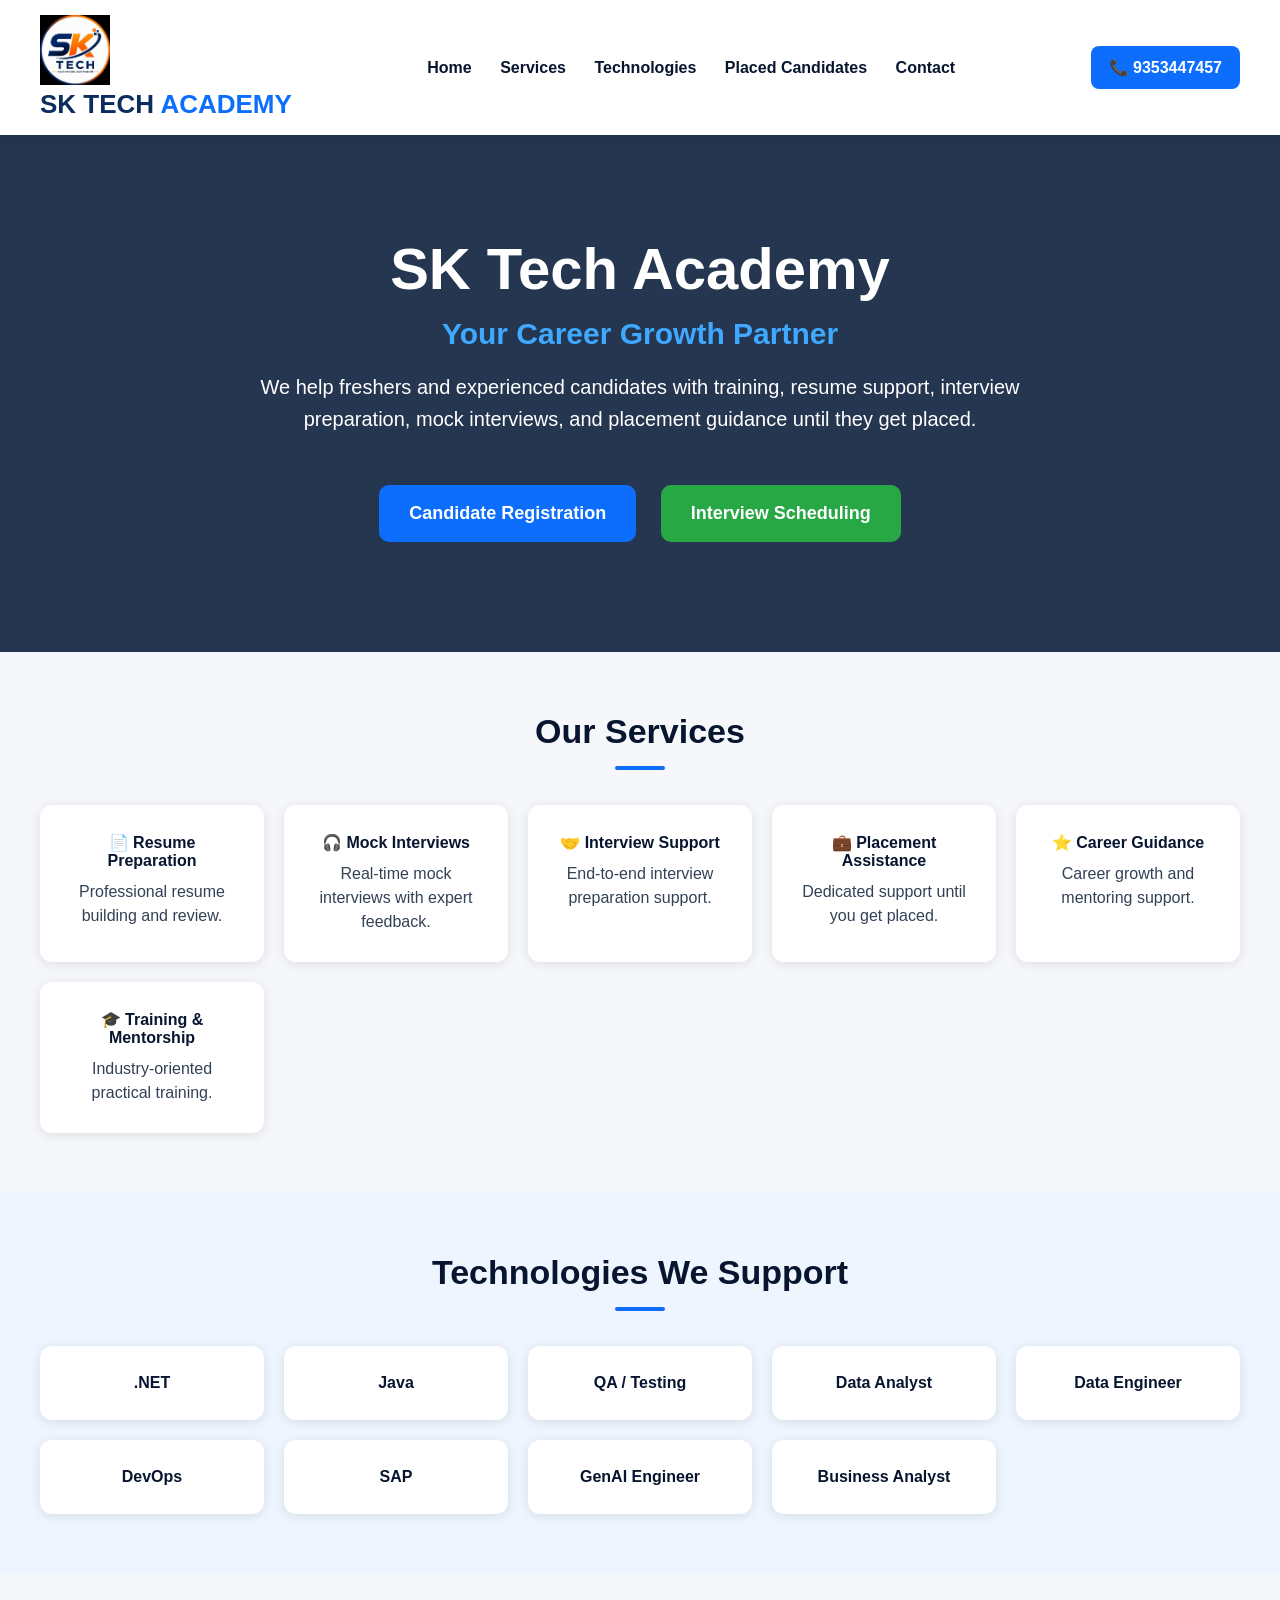
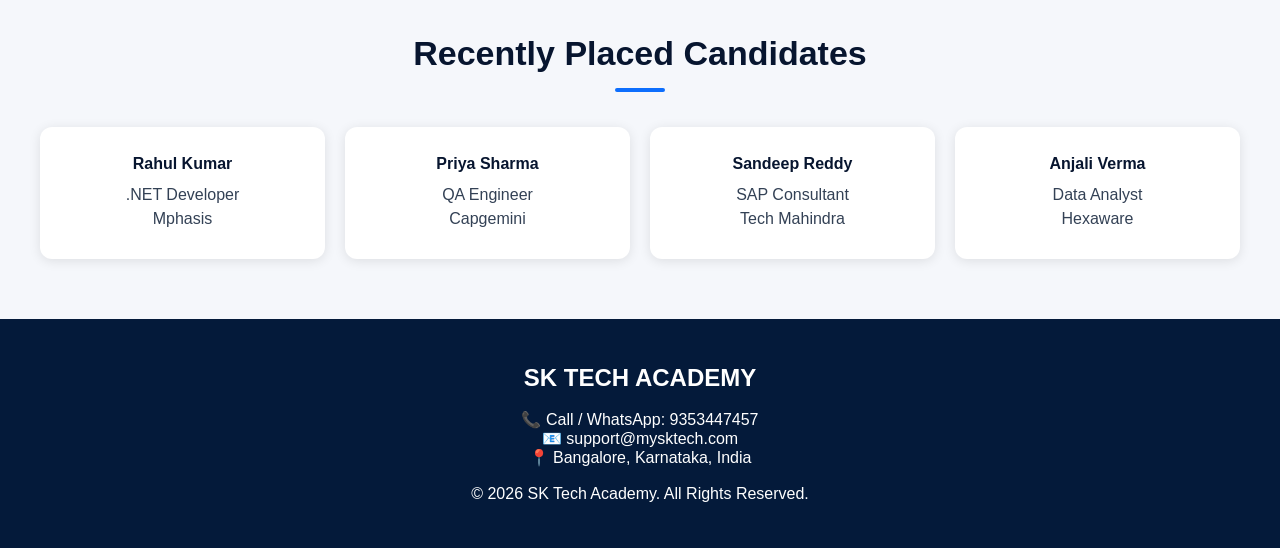
==== index.html @ a0160083 "Update index.html" ====
<!DOCTYPE html>
<html lang="en">
<head>
<meta charset="UTF-8">
<meta name="viewport" content="width=device-width, initial-scale=1.0">
<title>SK Tech Academy</title>

<style>
*{
margin:0;
padding:0;
box-sizing:border-box;
font-family:Arial,sans-serif;
}

body{
background:#f5f7fb;
color:#07152f;
}

header{
background:#fff;
padding:15px 40px;
display:flex;
justify-content:space-between;
align-items:center;
box-shadow:0 2px 10px rgba(0,0,0,.1);
position:sticky;
top:0;
z-index:10;
}

.logo h2{
color:#0b2c5f;
font-size:26px;
}

.logo span{
color:#0d6efd;
}

nav a{
margin:0 12px;
text-decoration:none;
color:#07152f;
font-weight:bold;
}

.phone{
background:#0d6efd;
color:white;
padding:12px 18px;
border-radius:8px;
font-weight:bold;
}

.hero{
background:linear-gradient(rgba(0,20,50,.85),rgba(0,20,50,.85)),
url('https://images.unsplash.com/photo-1521737604893-d14cc237f11d');
background-size:cover;
background-position:center;
color:white;
padding:100px 20px;
text-align:center;
}

.hero h1{
font-size:58px;
margin-bottom:15px;
}

.hero h3{
color:#3fa9ff;
font-size:30px;
margin-bottom:20px;
}

.hero p{
max-width:850px;
margin:auto;
font-size:20px;
line-height:1.6;
}

.btns{
margin-top:40px;
}

.btn{
padding:18px 30px;
text-decoration:none;
border-radius:10px;
font-size:18px;
font-weight:bold;
display:inline-block;
margin:10px;
color:white;
}

.register{
background:#0d6efd;
}

.interview{
background:#28a745;
}

.section{
padding:60px 20px;
text-align:center;
}

.section h2{
font-size:34px;
margin-bottom:10px;
}

.line{
width:50px;
height:4px;
background:#0d6efd;
margin:15px auto 35px;
border-radius:10px;
}

.cards{
display:grid;
grid-template-columns:repeat(auto-fit,minmax(220px,1fr));
gap:20px;
max-width:1200px;
margin:auto;
}

.card{
background:white;
padding:28px;
border-radius:12px;
box-shadow:0 2px 12px rgba(0,0,0,.1);
font-weight:bold;
}

.card p{
font-weight:normal;
margin-top:10px;
line-height:1.5;
color:#334155;
}

.tech{
background:#eef5ff;
}

footer{
background:#041a3a;
color:white;
padding:45px 20px;
text-align:center;
}

footer a{
color:white;
text-decoration:none;
}

@media(max-width:768px){
header{
flex-direction:column;
gap:12px;
}
nav{
display:none;
}
.hero h1{
font-size:40px;
}
.hero h3{
font-size:24px;
}
}
</style>
</head>

<body>

<header>
<div class="logo">
<img src="logo.jpeg" alt="SK Tech Logo" style="height:70px;">
<h2>SK TECH <span>ACADEMY</span></h2>
</div>

<nav>
<a href="#home">Home</a>
<a href="#services">Services</a>
<a href="#technologies">Technologies</a>
<a href="#placements">Placed Candidates</a>
<a href="#contact">Contact</a>
</nav>

<div class="phone">📞 9353447457</div>
</header>

<section id="home" class="hero">

<h1>SK Tech Academy</h1>
<h3>Your Career Growth Partner</h3>

<p>
We help freshers and experienced candidates with training, resume support,
interview preparation, mock interviews, and placement guidance until they get placed.
</p>

<div class="btns">
<a class="btn register" href="https://forms.gle/AKGWz5JZmErRjB5a9" target="_blank">
Candidate Registration
</a>

<a class="btn interview" href="https://forms.gle/fx3eemxa8DT6AfVM9" target="_blank">
Interview Scheduling
</a>
</div>

</section>

<section id="services" class="section">
<h2>Our Services</h2>
<div class="line"></div>

<div class="cards">
<div class="card">📄 Resume Preparation<p>Professional resume building and review.</p></div>
<div class="card">🎧 Mock Interviews<p>Real-time mock interviews with expert feedback.</p></div>
<div class="card">🤝 Interview Support<p>End-to-end interview preparation support.</p></div>
<div class="card">💼 Placement Assistance<p>Dedicated support until you get placed.</p></div>
<div class="card">⭐ Career Guidance<p>Career growth and mentoring support.</p></div>
<div class="card">🎓 Training & Mentorship<p>Industry-oriented practical training.</p></div>
</div>
</section>

<section id="technologies" class="section tech">
<h2>Technologies We Support</h2>
<div class="line"></div>

<div class="cards">
<div class="card">.NET</div>
<div class="card">Java</div>
<div class="card">QA / Testing</div>
<div class="card">Data Analyst</div>
<div class="card">Data Engineer</div>
<div class="card">DevOps</div>
<div class="card">SAP</div>
<div class="card">GenAI Engineer</div>
<div class="card">Business Analyst</div>
</div>
</section>

<section id="placements" class="section">
<h2>Recently Placed Candidates</h2>
<div class="line"></div>

<div class="cards">
<div class="card">Rahul Kumar<p>.NET Developer<br>Mphasis</p></div>
<div class="card">Priya Sharma<p>QA Engineer<br>Capgemini</p></div>
<div class="card">Sandeep Reddy<p>SAP Consultant<br>Tech Mahindra</p></div>
<div class="card">Anjali Verma<p>Data Analyst<br>Hexaware</p></div>
</div>
</section>

<footer id="contact">
<h2>SK TECH ACADEMY</h2>
<br>
<p>📞 Call / WhatsApp: <a href="tel:9353447457">9353447457</a></p>
<p>📧 <a href="mailto:support@mysktech.com">support@mysktech.com</a></p>
<p>📍 Bangalore, Karnataka, India</p>
<br>
<p>© 2026 SK Tech Academy. All Rights Reserved.</p>
</footer>

</body>
</html>
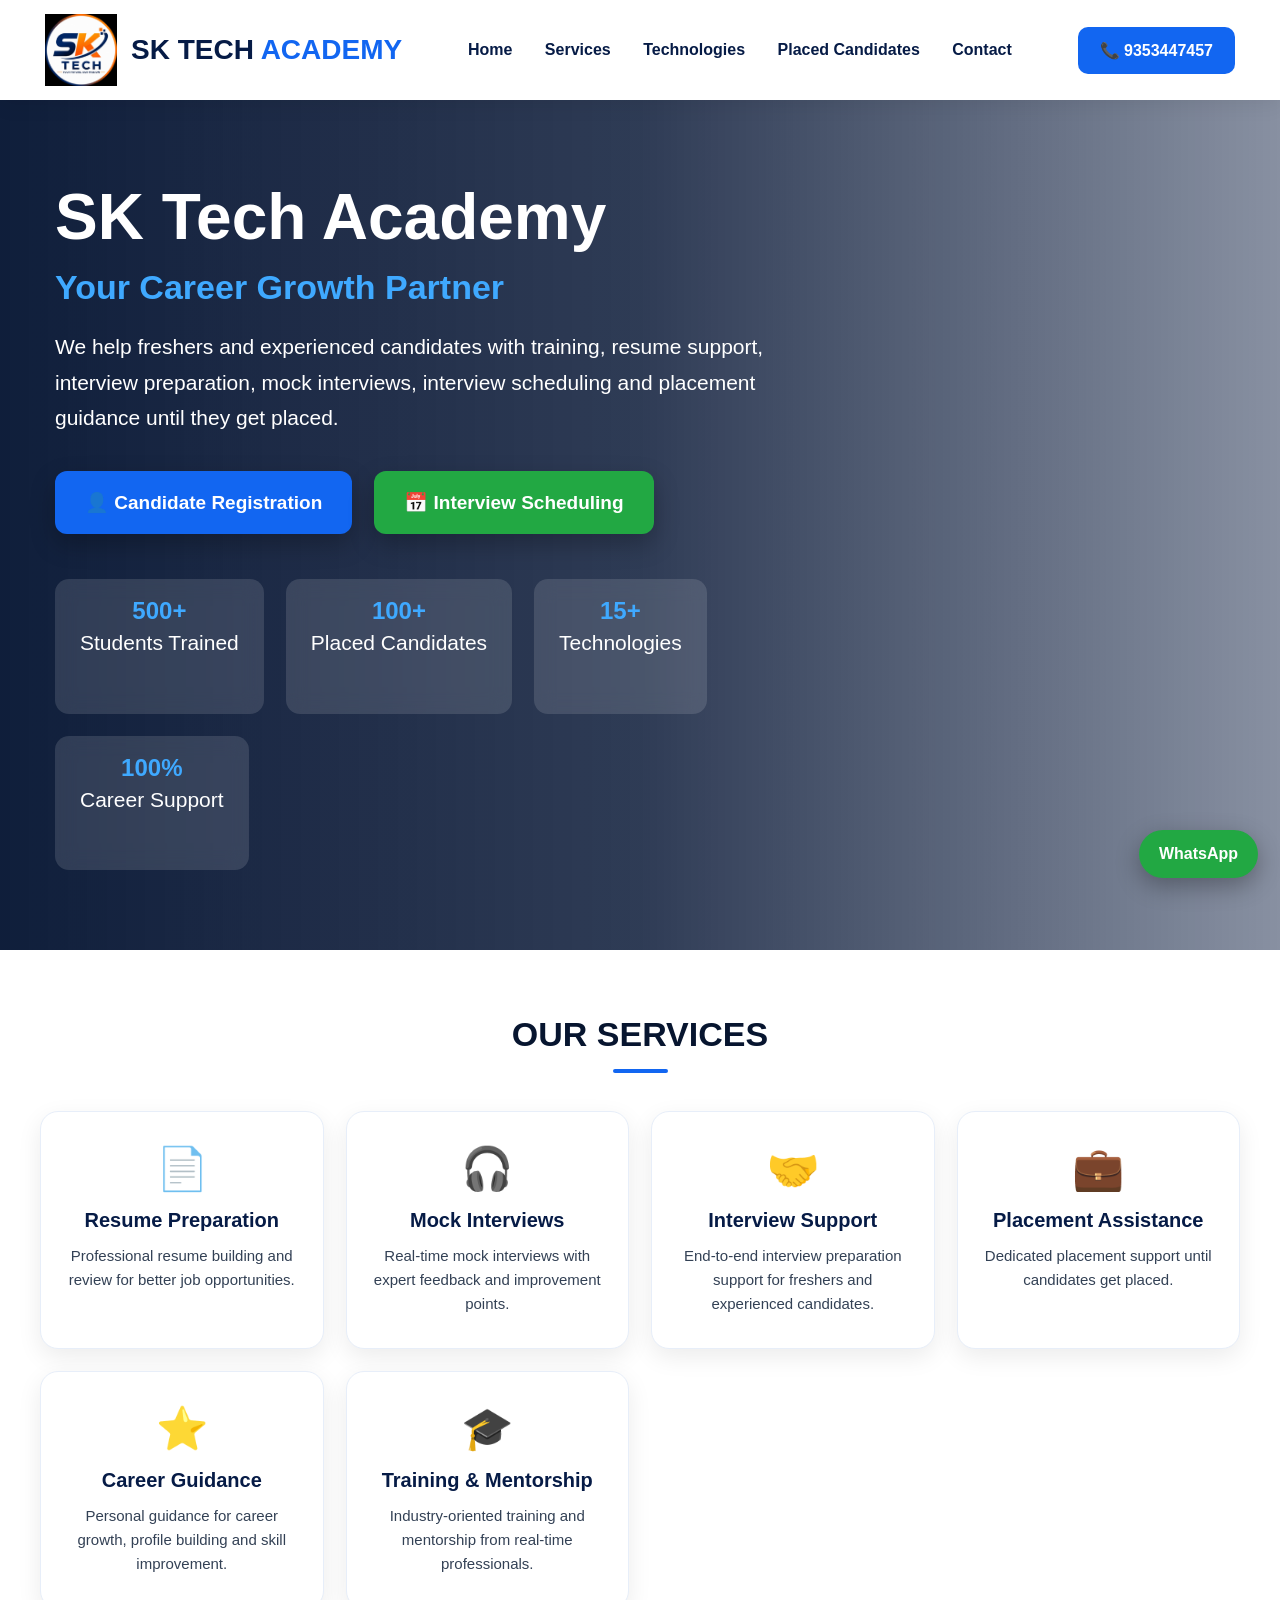
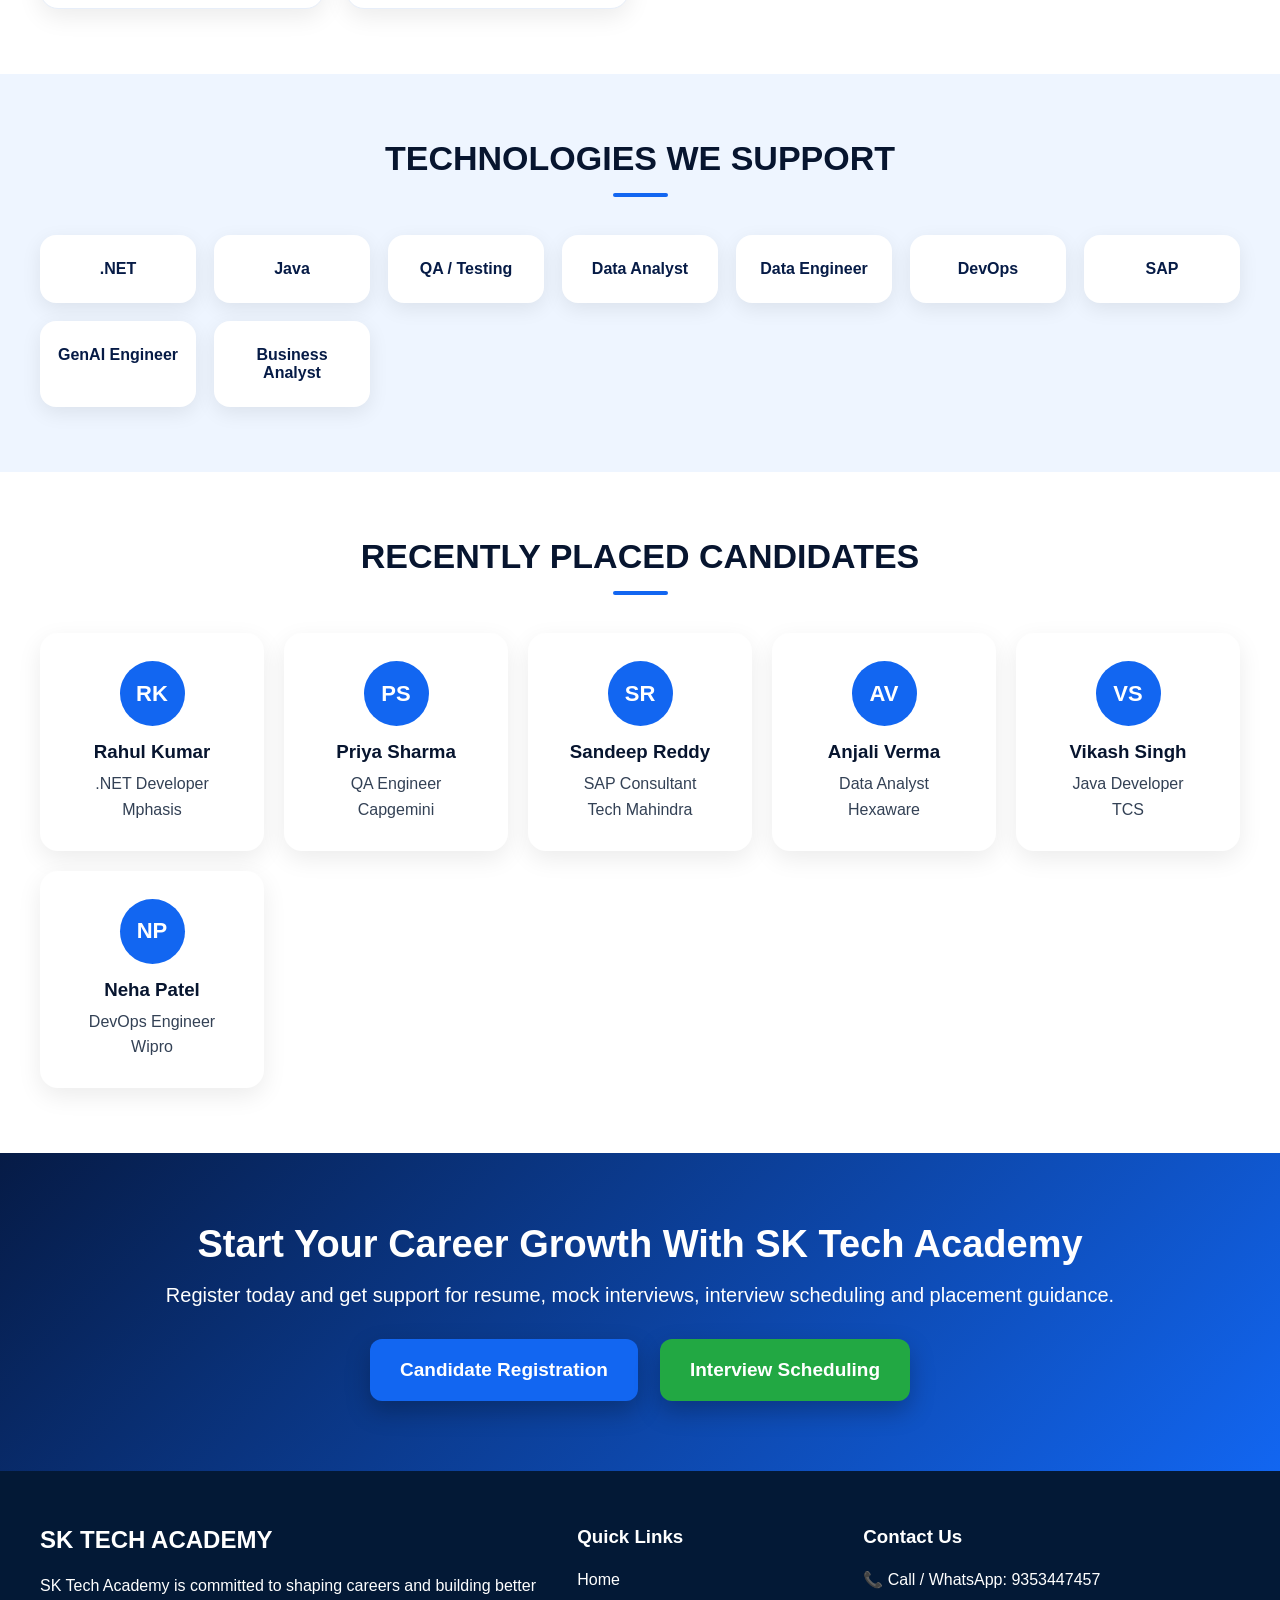
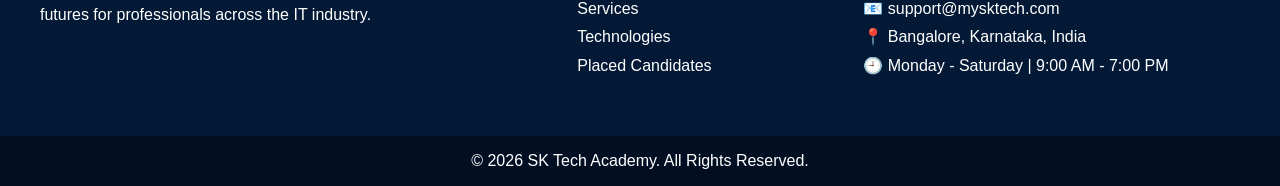
==== commit 88241679: "Update index.html" ====
--- a/index.html
+++ b/index.html
@@ -1,181 +1,365 @@
 <!DOCTYPE html>
 <html lang="en">
 <head>
-<meta charset="UTF-8">
-<meta name="viewport" content="width=device-width, initial-scale=1.0">
+<meta charset="UTF-8" />
+<meta name="viewport" content="width=device-width, initial-scale=1.0" />
 <title>SK Tech Academy</title>
 
 <style>
 *{
-margin:0;
-padding:0;
-box-sizing:border-box;
-font-family:Arial,sans-serif;
+  margin:0;
+  padding:0;
+  box-sizing:border-box;
+  font-family:Arial, Helvetica, sans-serif;
 }
 
 body{
-background:#f5f7fb;
-color:#07152f;
+  background:#f5f8ff;
+  color:#07152f;
+}
+
+html{
+  scroll-behavior:smooth;
 }
 
 header{
-background:#fff;
-padding:15px 40px;
-display:flex;
-justify-content:space-between;
-align-items:center;
-box-shadow:0 2px 10px rgba(0,0,0,.1);
-position:sticky;
-top:0;
-z-index:10;
-}
-
-.logo h2{
-color:#0b2c5f;
-font-size:26px;
-}
-
-.logo span{
-color:#0d6efd;
+  background:white;
+  padding:14px 45px;
+  display:flex;
+  align-items:center;
+  justify-content:space-between;
+  box-shadow:0 4px 20px rgba(0,0,0,.08);
+  position:sticky;
+  top:0;
+  z-index:100;
+}
+
+.logo-box{
+  display:flex;
+  align-items:center;
+  gap:14px;
+}
+
+.logo-box img{
+  width:72px;
+  height:72px;
+  object-fit:contain;
+}
+
+.logo-box h2{
+  font-size:28px;
+  color:#061b46;
+}
+
+.logo-box span{
+  color:#1266f1;
 }
 
 nav a{
-margin:0 12px;
-text-decoration:none;
-color:#07152f;
-font-weight:bold;
-}
-
-.phone{
-background:#0d6efd;
-color:white;
-padding:12px 18px;
-border-radius:8px;
-font-weight:bold;
+  text-decoration:none;
+  color:#061b46;
+  margin:0 14px;
+  font-weight:800;
+}
+
+.phone-btn{
+  background:#1266f1;
+  color:white;
+  padding:14px 22px;
+  border-radius:10px;
+  text-decoration:none;
+  font-weight:900;
 }
 
 .hero{
-background:linear-gradient(rgba(0,20,50,.85),rgba(0,20,50,.85)),
-url('https://images.unsplash.com/photo-1521737604893-d14cc237f11d');
-background-size:cover;
-background-position:center;
-color:white;
-padding:100px 20px;
-text-align:center;
+  min-height:620px;
+  background:
+  linear-gradient(90deg,rgba(3,18,48,.95),rgba(3,18,48,.82),rgba(3,18,48,.45)),
+  url("https://images.unsplash.com/photo-1552664730-d307ca884978?auto=format&fit=crop&w=1600&q=80");
+  background-size:cover;
+  background-position:center;
+  color:white;
+  display:flex;
+  align-items:center;
+  padding:80px 55px;
+}
+
+.hero-content{
+  max-width:760px;
 }
 
 .hero h1{
-font-size:58px;
-margin-bottom:15px;
+  font-size:64px;
+  margin-bottom:14px;
 }
 
 .hero h3{
-color:#3fa9ff;
-font-size:30px;
-margin-bottom:20px;
+  font-size:34px;
+  color:#3fa9ff;
+  margin-bottom:22px;
 }
 
 .hero p{
-max-width:850px;
-margin:auto;
-font-size:20px;
-line-height:1.6;
-}
-
-.btns{
-margin-top:40px;
+  font-size:21px;
+  line-height:1.7;
+  margin-bottom:35px;
+}
+
+.buttons{
+  display:flex;
+  gap:22px;
+  flex-wrap:wrap;
 }
 
 .btn{
-padding:18px 30px;
-text-decoration:none;
-border-radius:10px;
-font-size:18px;
-font-weight:bold;
-display:inline-block;
-margin:10px;
-color:white;
-}
-
-.register{
-background:#0d6efd;
-}
-
-.interview{
-background:#28a745;
+  padding:20px 30px;
+  border-radius:12px;
+  color:white;
+  text-decoration:none;
+  font-size:19px;
+  font-weight:900;
+  box-shadow:0 10px 25px rgba(0,0,0,.25);
+}
+
+.blue{
+  background:#1266f1;
+}
+
+.green{
+  background:#22a843;
+}
+
+.stats{
+  display:flex;
+  gap:22px;
+  margin-top:45px;
+  flex-wrap:wrap;
+}
+
+.stat{
+  background:rgba(255,255,255,.13);
+  backdrop-filter:blur(10px);
+  padding:18px 25px;
+  border-radius:14px;
+  min-width:145px;
+  text-align:center;
+}
+
+.stat h2{
+  color:#3fa9ff;
 }
 
 .section{
-padding:60px 20px;
-text-align:center;
+  padding:65px 35px;
+  text-align:center;
+  background:white;
+}
+
+.section.light{
+  background:#eef5ff;
 }
 
 .section h2{
-font-size:34px;
-margin-bottom:10px;
+  font-size:34px;
+  text-transform:uppercase;
 }
 
 .line{
-width:50px;
-height:4px;
-background:#0d6efd;
-margin:15px auto 35px;
-border-radius:10px;
+  width:55px;
+  height:4px;
+  background:#1266f1;
+  border-radius:10px;
+  margin:15px auto 38px;
 }
 
 .cards{
-display:grid;
-grid-template-columns:repeat(auto-fit,minmax(220px,1fr));
-gap:20px;
-max-width:1200px;
-margin:auto;
+  max-width:1200px;
+  margin:auto;
+  display:grid;
+  grid-template-columns:repeat(auto-fit,minmax(230px,1fr));
+  gap:22px;
 }
 
 .card{
-background:white;
-padding:28px;
-border-radius:12px;
-box-shadow:0 2px 12px rgba(0,0,0,.1);
-font-weight:bold;
+  background:white;
+  padding:32px 22px;
+  border-radius:18px;
+  box-shadow:0 8px 25px rgba(0,0,0,.08);
+  border:1px solid #e7eef9;
+  transition:.3s;
+}
+
+.card:hover{
+  transform:translateY(-8px);
+  box-shadow:0 16px 35px rgba(0,0,0,.14);
+}
+
+.icon{
+  font-size:42px;
+  margin-bottom:16px;
+}
+
+.card h3{
+  font-size:20px;
+  margin-bottom:12px;
+  color:#061b46;
 }
 
 .card p{
-font-weight:normal;
-margin-top:10px;
-line-height:1.5;
-color:#334155;
+  color:#334155;
+  line-height:1.6;
+  font-size:15px;
+}
+
+.tech-grid{
+  max-width:1200px;
+  margin:auto;
+  display:grid;
+  grid-template-columns:repeat(auto-fit,minmax(150px,1fr));
+  gap:18px;
 }
 
 .tech{
-background:#eef5ff;
+  background:white;
+  padding:25px 12px;
+  border-radius:16px;
+  font-weight:900;
+  color:#061b46;
+  box-shadow:0 6px 20px rgba(0,0,0,.08);
+}
+
+.placement-grid{
+  max-width:1200px;
+  margin:auto;
+  display:grid;
+  grid-template-columns:repeat(auto-fit,minmax(190px,1fr));
+  gap:20px;
+}
+
+.person{
+  background:white;
+  padding:28px 18px;
+  border-radius:18px;
+  box-shadow:0 8px 25px rgba(0,0,0,.08);
+}
+
+.avatar{
+  width:65px;
+  height:65px;
+  border-radius:50%;
+  background:#1266f1;
+  color:white;
+  margin:0 auto 15px;
+  display:flex;
+  align-items:center;
+  justify-content:center;
+  font-size:22px;
+  font-weight:900;
+}
+
+.person h3{
+  margin-bottom:8px;
+}
+
+.person p{
+  color:#334155;
+  line-height:1.6;
+}
+
+.cta{
+  background:linear-gradient(135deg,#061b46,#1266f1);
+  color:white;
+  padding:70px 25px;
+  text-align:center;
+}
+
+.cta h2{
+  font-size:38px;
+  margin-bottom:18px;
+}
+
+.cta p{
+  font-size:20px;
+  margin-bottom:32px;
 }
 
 footer{
-background:#041a3a;
-color:white;
-padding:45px 20px;
-text-align:center;
+  background:#031936;
+  color:white;
+  padding:55px 40px;
+  display:grid;
+  grid-template-columns:2fr 1fr 1.5fr;
+  gap:35px;
+}
+
+footer h2, footer h3{
+  margin-bottom:18px;
+}
+
+footer p{
+  line-height:1.8;
 }
 
 footer a{
-color:white;
-text-decoration:none;
-}
-
-@media(max-width:768px){
-header{
-flex-direction:column;
-gap:12px;
-}
-nav{
-display:none;
-}
-.hero h1{
-font-size:40px;
-}
-.hero h3{
-font-size:24px;
-}
+  color:white;
+  text-decoration:none;
+}
+
+.copyright{
+  background:#020f22;
+  color:white;
+  text-align:center;
+  padding:16px;
+}
+
+.whatsapp{
+  position:fixed;
+  right:22px;
+  bottom:22px;
+  background:#22a843;
+  color:white;
+  padding:15px 20px;
+  border-radius:50px;
+  text-decoration:none;
+  font-weight:900;
+  box-shadow:0 8px 25px rgba(0,0,0,.3);
+  z-index:200;
+}
+
+@media(max-width:850px){
+  header{
+    flex-direction:column;
+    gap:14px;
+    padding:14px;
+  }
+
+  nav{
+    display:flex;
+    flex-wrap:wrap;
+    justify-content:center;
+  }
+
+  .hero{
+    padding:60px 22px;
+    text-align:center;
+  }
+
+  .hero h1{
+    font-size:42px;
+  }
+
+  .hero h3{
+    font-size:25px;
+  }
+
+  .buttons, .stats{
+    justify-content:center;
+  }
+
+  footer{
+    grid-template-columns:1fr;
+    text-align:center;
+  }
 }
 </style>
 </head>
@@ -183,96 +367,140 @@
 <body>
 
 <header>
-<div class="logo">
-<img src="logo.jpeg" alt="SK Tech Logo" style="height:70px;">
-<h2>SK TECH <span>ACADEMY</span></h2>
+  <div class="logo-box">
+    <img src="logo.jpeg" alt="SK Tech Academy Logo">
+    <h2>SK TECH <span>ACADEMY</span></h2>
+  </div>
+
+  <nav>
+    <a href="#home">Home</a>
+    <a href="#services">Services</a>
+    <a href="#technologies">Technologies</a>
+    <a href="#placements">Placed Candidates</a>
+    <a href="#contact">Contact</a>
+  </nav>
+
+  <a class="phone-btn" href="tel:9353447457">📞 9353447457</a>
+</header>
+
+<section id="home" class="hero">
+  <div class="hero-content">
+    <h1>SK Tech Academy</h1>
+    <h3>Your Career Growth Partner</h3>
+
+    <p>
+      We help freshers and experienced candidates with training, resume support,
+      interview preparation, mock interviews, interview scheduling and placement
+      guidance until they get placed.
+    </p>
+
+    <div class="buttons">
+      <a class="btn blue" target="_blank" href="https://forms.gle/h9aqB2KtMqqB9rmc6">
+        👤 Candidate Registration
+      </a>
+
+      <a class="btn green" target="_blank" href="https://forms.gle/fx3eemxa8DT6AfVM9">
+        📅 Interview Scheduling
+      </a>
+    </div>
+
+    <div class="stats">
+      <div class="stat"><h2>500+</h2><p>Students Trained</p></div>
+      <div class="stat"><h2>100+</h2><p>Placed Candidates</p></div>
+      <div class="stat"><h2>15+</h2><p>Technologies</p></div>
+      <div class="stat"><h2>100%</h2><p>Career Support</p></div>
+    </div>
+  </div>
+</section>
+
+<section id="services" class="section">
+  <h2>Our Services</h2>
+  <div class="line"></div>
+
+  <div class="cards">
+    <div class="card"><div class="icon">📄</div><h3>Resume Preparation</h3><p>Professional resume building and review for better job opportunities.</p></div>
+    <div class="card"><div class="icon">🎧</div><h3>Mock Interviews</h3><p>Real-time mock interviews with expert feedback and improvement points.</p></div>
+    <div class="card"><div class="icon">🤝</div><h3>Interview Support</h3><p>End-to-end interview preparation support for freshers and experienced candidates.</p></div>
+    <div class="card"><div class="icon">💼</div><h3>Placement Assistance</h3><p>Dedicated placement support until candidates get placed.</p></div>
+    <div class="card"><div class="icon">⭐</div><h3>Career Guidance</h3><p>Personal guidance for career growth, profile building and skill improvement.</p></div>
+    <div class="card"><div class="icon">🎓</div><h3>Training & Mentorship</h3><p>Industry-oriented training and mentorship from real-time professionals.</p></div>
+  </div>
+</section>
+
+<section id="technologies" class="section light">
+  <h2>Technologies We Support</h2>
+  <div class="line"></div>
+
+  <div class="tech-grid">
+    <div class="tech">.NET</div>
+    <div class="tech">Java</div>
+    <div class="tech">QA / Testing</div>
+    <div class="tech">Data Analyst</div>
+    <div class="tech">Data Engineer</div>
+    <div class="tech">DevOps</div>
+    <div class="tech">SAP</div>
+    <div class="tech">GenAI Engineer</div>
+    <div class="tech">Business Analyst</div>
+  </div>
+</section>
+
+<section id="placements" class="section">
+  <h2>Recently Placed Candidates</h2>
+  <div class="line"></div>
+
+  <div class="placement-grid">
+    <div class="person"><div class="avatar">RK</div><h3>Rahul Kumar</h3><p>.NET Developer<br>Mphasis</p></div>
+    <div class="person"><div class="avatar">PS</div><h3>Priya Sharma</h3><p>QA Engineer<br>Capgemini</p></div>
+    <div class="person"><div class="avatar">SR</div><h3>Sandeep Reddy</h3><p>SAP Consultant<br>Tech Mahindra</p></div>
+    <div class="person"><div class="avatar">AV</div><h3>Anjali Verma</h3><p>Data Analyst<br>Hexaware</p></div>
+    <div class="person"><div class="avatar">VS</div><h3>Vikash Singh</h3><p>Java Developer<br>TCS</p></div>
+    <div class="person"><div class="avatar">NP</div><h3>Neha Patel</h3><p>DevOps Engineer<br>Wipro</p></div>
+  </div>
+</section>
+
+<section class="cta">
+  <h2>Start Your Career Growth With SK Tech Academy</h2>
+  <p>Register today and get support for resume, mock interviews, interview scheduling and placement guidance.</p>
+
+  <div class="buttons" style="justify-content:center;">
+    <a class="btn blue" target="_blank" href="https://forms.gle/h9aqB2KtMqqB9rmc6">Candidate Registration</a>
+    <a class="btn green" target="_blank" href="https://forms.gle/fx3eemxa8DT6AfVM9">Interview Scheduling</a>
+  </div>
+</section>
+
+<footer id="contact">
+  <div>
+    <h2>SK TECH ACADEMY</h2>
+    <p>
+      SK Tech Academy is committed to shaping careers and building better futures
+      for professionals across the IT industry.
+    </p>
+  </div>
+
+  <div>
+    <h3>Quick Links</h3>
+    <p><a href="#home">Home</a></p>
+    <p><a href="#services">Services</a></p>
+    <p><a href="#technologies">Technologies</a></p>
+    <p><a href="#placements">Placed Candidates</a></p>
+  </div>
+
+  <div>
+    <h3>Contact Us</h3>
+    <p>📞 Call / WhatsApp: <a href="tel:9353447457">9353447457</a></p>
+    <p>📧 <a href="mailto:support@mysktech.com">support@mysktech.com</a></p>
+    <p>📍 Bangalore, Karnataka, India</p>
+    <p>🕘 Monday - Saturday | 9:00 AM - 7:00 PM</p>
+  </div>
+</footer>
+
+<div class="copyright">
+  © 2026 SK Tech Academy. All Rights Reserved.
 </div>
 
-<nav>
-<a href="#home">Home</a>
-<a href="#services">Services</a>
-<a href="#technologies">Technologies</a>
-<a href="#placements">Placed Candidates</a>
-<a href="#contact">Contact</a>
-</nav>
-
-<div class="phone">📞 9353447457</div>
-</header>
-
-<section id="home" class="hero">
-
-<h1>SK Tech Academy</h1>
-<h3>Your Career Growth Partner</h3>
-
-<p>
-We help freshers and experienced candidates with training, resume support,
-interview preparation, mock interviews, and placement guidance until they get placed.
-</p>
-
-<div class="btns">
-<a class="btn register" href="https://forms.gle/AKGWz5JZmErRjB5a9" target="_blank">
-Candidate Registration
+<a class="whatsapp" target="_blank" href="https://wa.me/919353447457">
+  WhatsApp
 </a>
-
-<a class="btn interview" href="https://forms.gle/fx3eemxa8DT6AfVM9" target="_blank">
-Interview Scheduling
-</a>
-</div>
-
-</section>
-
-<section id="services" class="section">
-<h2>Our Services</h2>
-<div class="line"></div>
-
-<div class="cards">
-<div class="card">📄 Resume Preparation<p>Professional resume building and review.</p></div>
-<div class="card">🎧 Mock Interviews<p>Real-time mock interviews with expert feedback.</p></div>
-<div class="card">🤝 Interview Support<p>End-to-end interview preparation support.</p></div>
-<div class="card">💼 Placement Assistance<p>Dedicated support until you get placed.</p></div>
-<div class="card">⭐ Career Guidance<p>Career growth and mentoring support.</p></div>
-<div class="card">🎓 Training & Mentorship<p>Industry-oriented practical training.</p></div>
-</div>
-</section>
-
-<section id="technologies" class="section tech">
-<h2>Technologies We Support</h2>
-<div class="line"></div>
-
-<div class="cards">
-<div class="card">.NET</div>
-<div class="card">Java</div>
-<div class="card">QA / Testing</div>
-<div class="card">Data Analyst</div>
-<div class="card">Data Engineer</div>
-<div class="card">DevOps</div>
-<div class="card">SAP</div>
-<div class="card">GenAI Engineer</div>
-<div class="card">Business Analyst</div>
-</div>
-</section>
-
-<section id="placements" class="section">
-<h2>Recently Placed Candidates</h2>
-<div class="line"></div>
-
-<div class="cards">
-<div class="card">Rahul Kumar<p>.NET Developer<br>Mphasis</p></div>
-<div class="card">Priya Sharma<p>QA Engineer<br>Capgemini</p></div>
-<div class="card">Sandeep Reddy<p>SAP Consultant<br>Tech Mahindra</p></div>
-<div class="card">Anjali Verma<p>Data Analyst<br>Hexaware</p></div>
-</div>
-</section>
-
-<footer id="contact">
-<h2>SK TECH ACADEMY</h2>
-<br>
-<p>📞 Call / WhatsApp: <a href="tel:9353447457">9353447457</a></p>
-<p>📧 <a href="mailto:support@mysktech.com">support@mysktech.com</a></p>
-<p>📍 Bangalore, Karnataka, India</p>
-<br>
-<p>© 2026 SK Tech Academy. All Rights Reserved.</p>
-</footer>
 
 </body>
 </html>
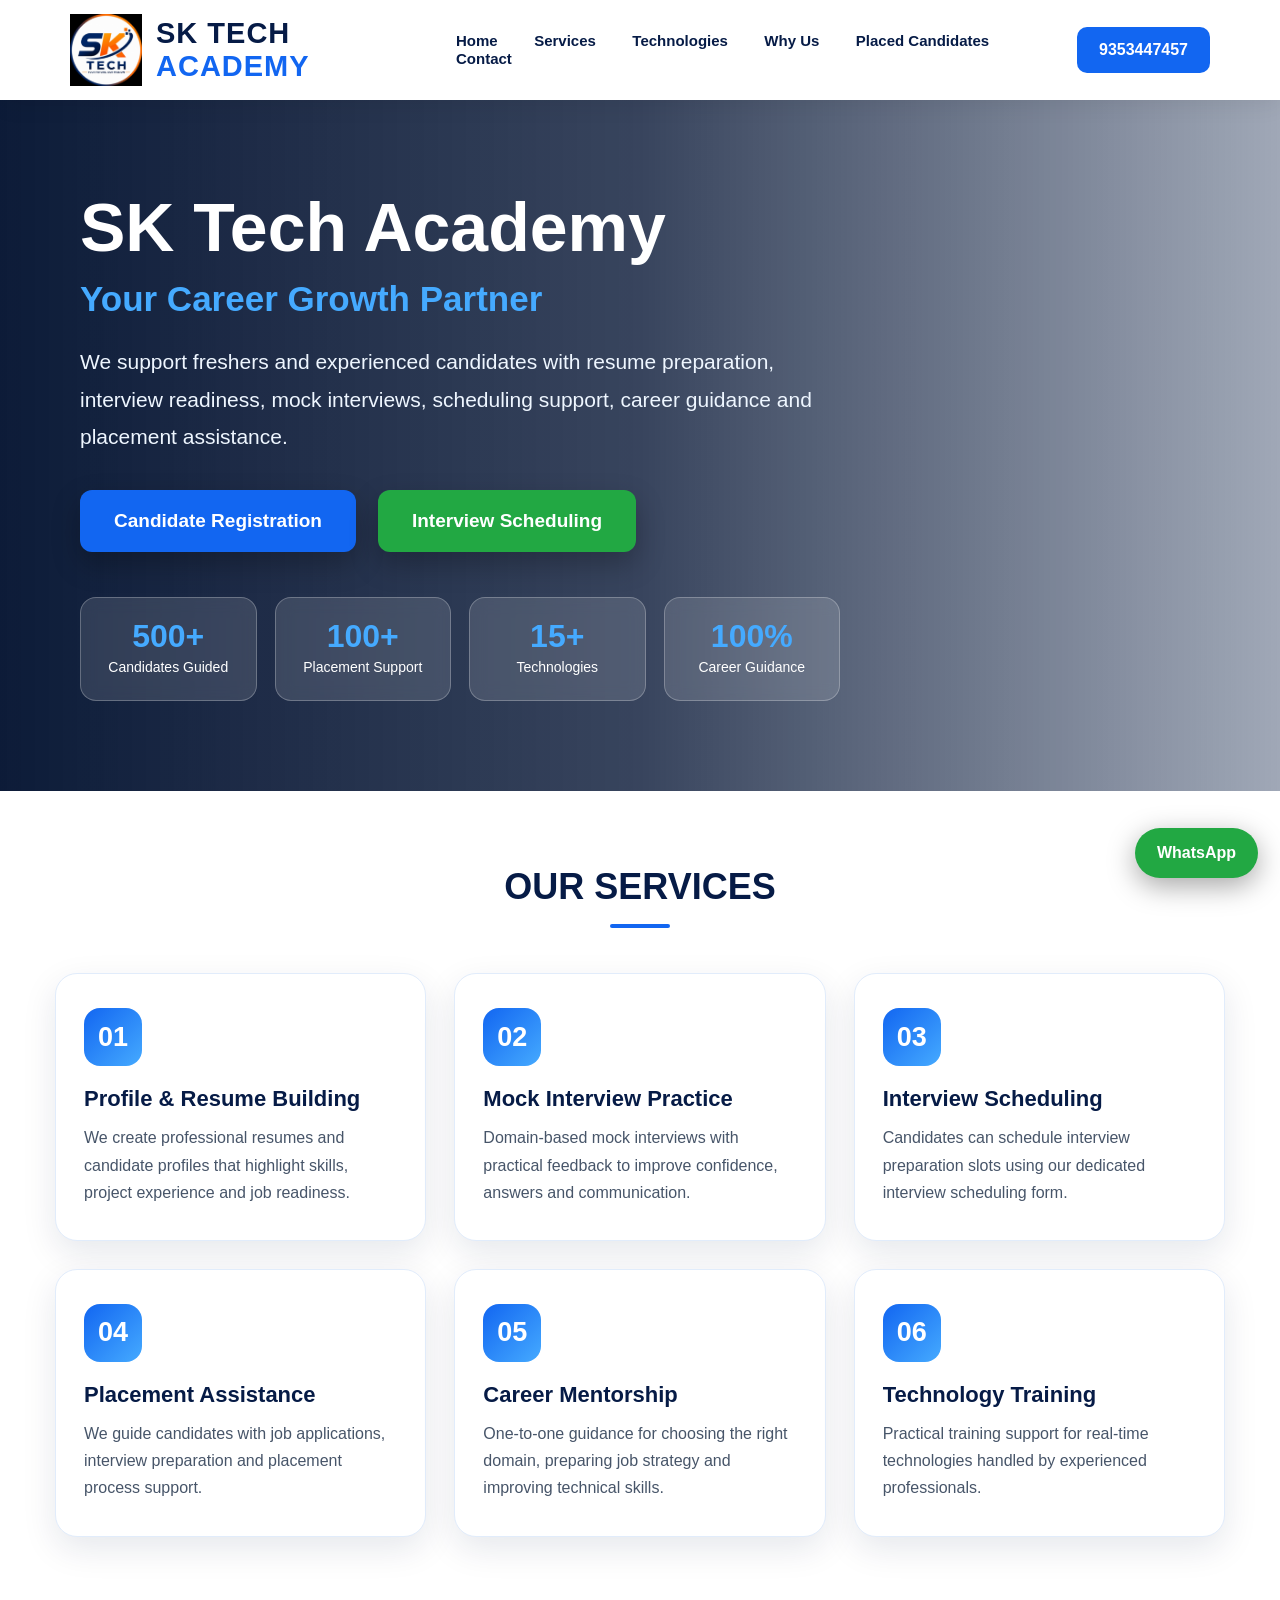
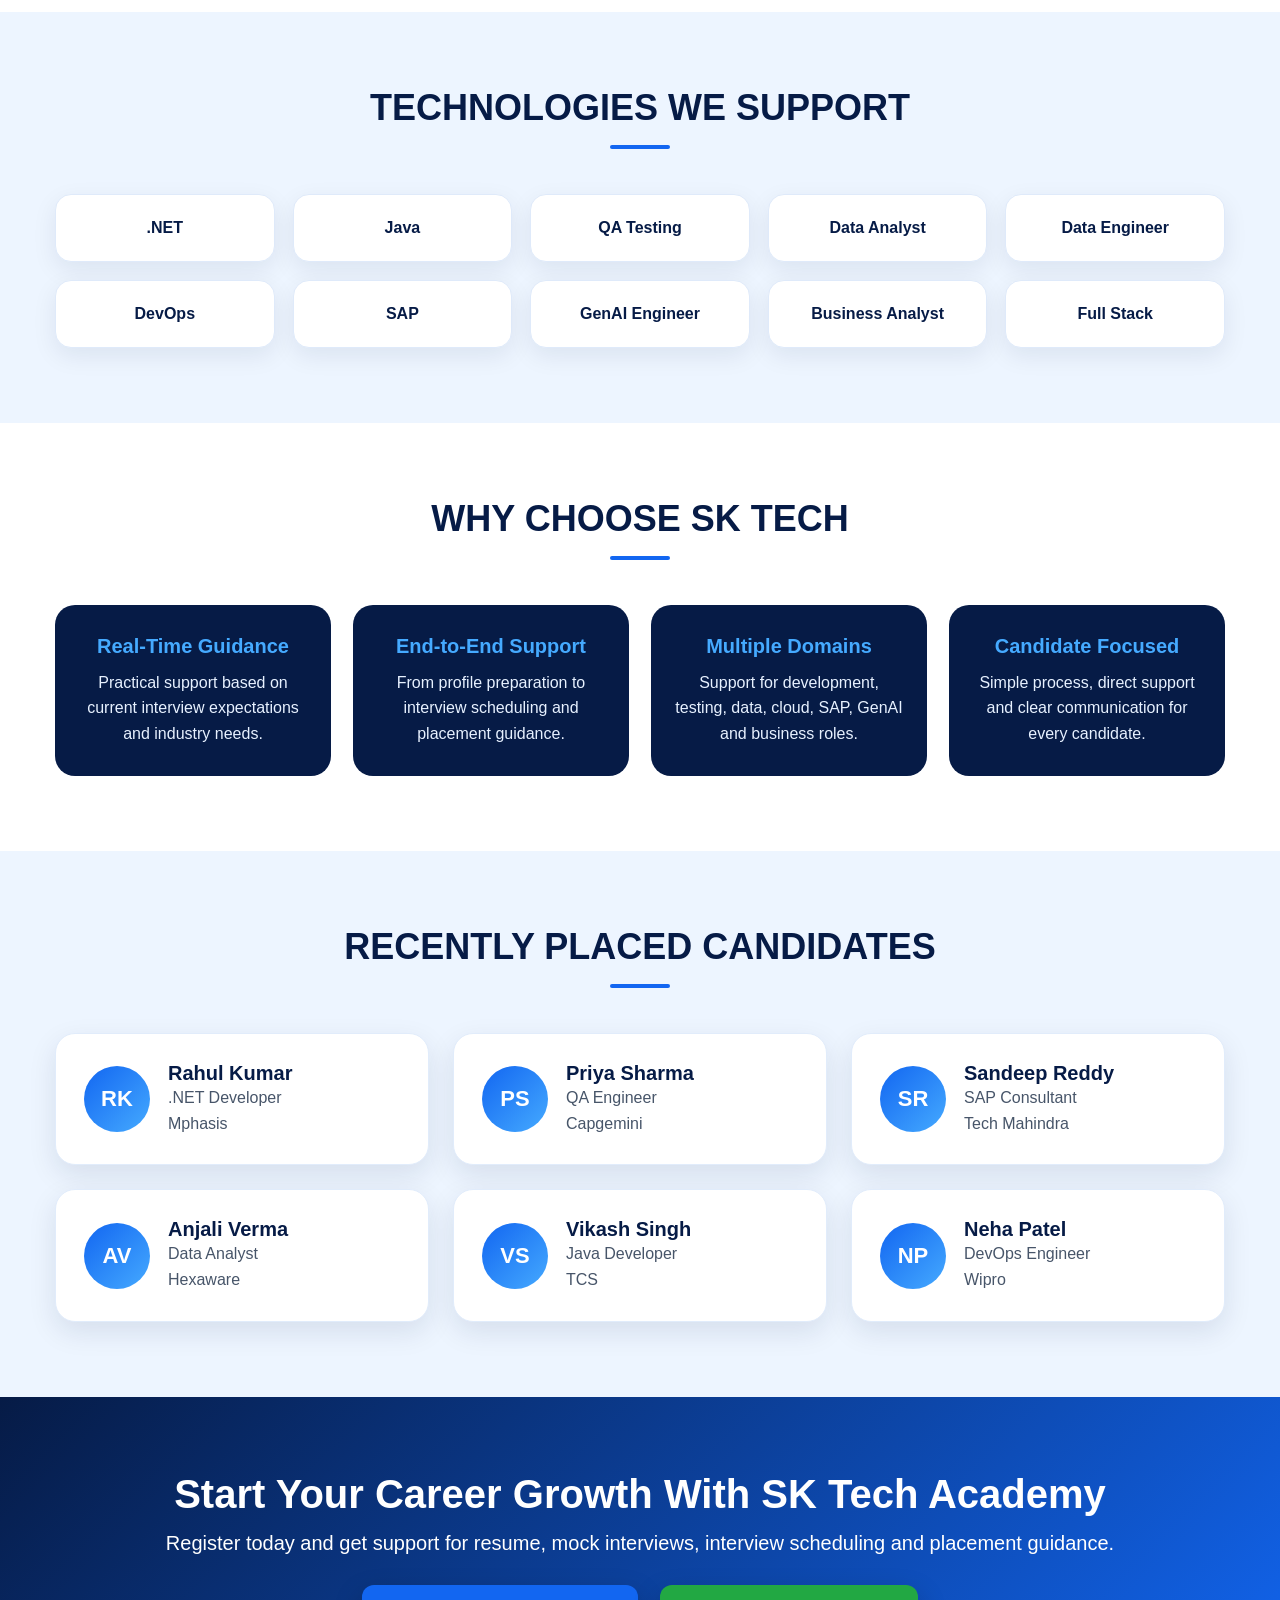
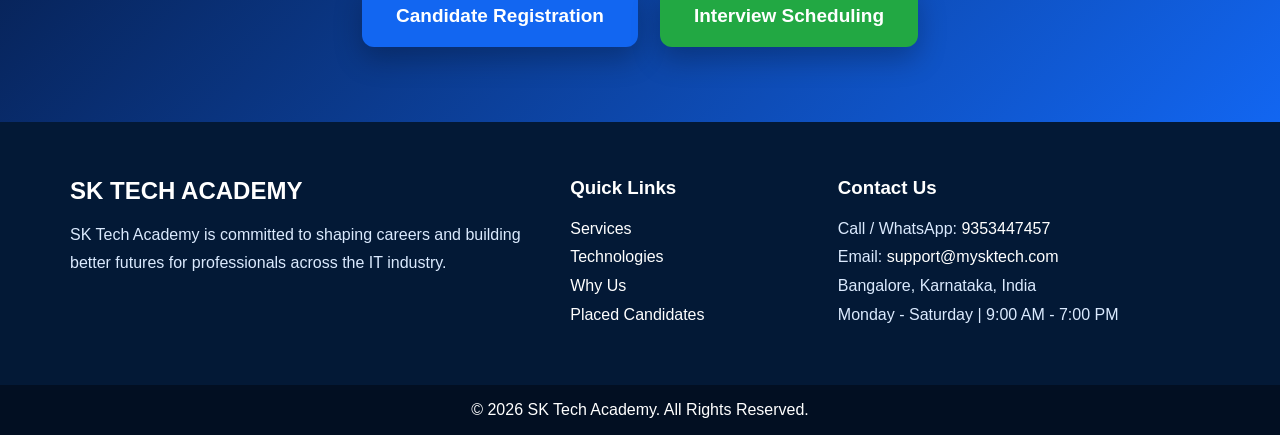
==== commit 939db4bc: "Update index.html" ====
--- a/index.html
+++ b/index.html
@@ -1,365 +1,113 @@
 <!DOCTYPE html>
 <html lang="en">
 <head>
-<meta charset="UTF-8" />
-<meta name="viewport" content="width=device-width, initial-scale=1.0" />
+<meta charset="UTF-8">
+<meta name="viewport" content="width=device-width, initial-scale=1.0">
 <title>SK Tech Academy</title>
 
 <style>
-*{
-  margin:0;
-  padding:0;
-  box-sizing:border-box;
-  font-family:Arial, Helvetica, sans-serif;
-}
-
-body{
-  background:#f5f8ff;
-  color:#07152f;
-}
-
-html{
-  scroll-behavior:smooth;
-}
+*{margin:0;padding:0;box-sizing:border-box;font-family:Arial,Helvetica,sans-serif}
+body{background:#f4f8ff;color:#07152f}
+html{scroll-behavior:smooth}
 
 header{
-  background:white;
-  padding:14px 45px;
-  display:flex;
-  align-items:center;
-  justify-content:space-between;
-  box-shadow:0 4px 20px rgba(0,0,0,.08);
-  position:sticky;
-  top:0;
-  z-index:100;
-}
-
-.logo-box{
-  display:flex;
-  align-items:center;
-  gap:14px;
-}
-
-.logo-box img{
-  width:72px;
-  height:72px;
-  object-fit:contain;
-}
-
-.logo-box h2{
-  font-size:28px;
-  color:#061b46;
-}
-
-.logo-box span{
-  color:#1266f1;
-}
-
-nav a{
-  text-decoration:none;
-  color:#061b46;
-  margin:0 14px;
-  font-weight:800;
-}
-
-.phone-btn{
-  background:#1266f1;
-  color:white;
-  padding:14px 22px;
-  border-radius:10px;
-  text-decoration:none;
-  font-weight:900;
-}
+  background:white;padding:14px 70px;display:flex;align-items:center;justify-content:space-between;
+  box-shadow:0 4px 22px rgba(0,0,0,.08);position:sticky;top:0;z-index:1000
+}
+.logo{display:flex;align-items:center;gap:14px}
+.logo img{width:72px;height:72px;object-fit:contain}
+.logo h2{font-size:29px;color:#061b46;letter-spacing:1px}
+.logo span{color:#1266f1}
+nav a{margin:0 16px;text-decoration:none;color:#061b46;font-weight:800;font-size:15px}
+.call{background:#1266f1;color:white;text-decoration:none;padding:14px 22px;border-radius:10px;font-weight:900}
 
 .hero{
-  min-height:620px;
-  background:
-  linear-gradient(90deg,rgba(3,18,48,.95),rgba(3,18,48,.82),rgba(3,18,48,.45)),
-  url("https://images.unsplash.com/photo-1552664730-d307ca884978?auto=format&fit=crop&w=1600&q=80");
-  background-size:cover;
-  background-position:center;
-  color:white;
-  display:flex;
-  align-items:center;
-  padding:80px 55px;
-}
-
-.hero-content{
-  max-width:760px;
-}
-
-.hero h1{
-  font-size:64px;
-  margin-bottom:14px;
-}
-
-.hero h3{
-  font-size:34px;
-  color:#3fa9ff;
-  margin-bottom:22px;
-}
-
-.hero p{
-  font-size:21px;
-  line-height:1.7;
-  margin-bottom:35px;
-}
-
-.buttons{
-  display:flex;
-  gap:22px;
-  flex-wrap:wrap;
-}
-
+  min-height:680px;color:white;display:flex;align-items:center;padding:90px 80px;
+  background:linear-gradient(90deg,rgba(3,18,48,.96),rgba(3,18,48,.78),rgba(3,18,48,.35)),
+  url("https://images.unsplash.com/photo-1552664730-d307ca884978?auto=format&fit=crop&w=1800&q=90");
+  background-size:cover;background-position:center
+}
+.hero-box{max-width:760px}
+.hero h1{font-size:68px;line-height:1.1;margin-bottom:14px}
+.hero h3{font-size:35px;color:#45aaff;margin-bottom:24px}
+.hero p{font-size:21px;line-height:1.8;margin-bottom:34px;color:#eef6ff}
+.btns{display:flex;gap:22px;flex-wrap:wrap}
 .btn{
-  padding:20px 30px;
-  border-radius:12px;
-  color:white;
-  text-decoration:none;
-  font-size:19px;
-  font-weight:900;
-  box-shadow:0 10px 25px rgba(0,0,0,.25);
-}
-
-.blue{
-  background:#1266f1;
-}
-
-.green{
-  background:#22a843;
-}
-
-.stats{
-  display:flex;
-  gap:22px;
-  margin-top:45px;
-  flex-wrap:wrap;
-}
-
+  padding:20px 34px;border-radius:12px;color:white;text-decoration:none;font-size:19px;
+  font-weight:900;box-shadow:0 12px 28px rgba(0,0,0,.25)
+}
+.blue{background:#1266f1}.green{background:#22a843}
+
+.stats{display:grid;grid-template-columns:repeat(4,1fr);gap:18px;margin-top:45px;max-width:920px}
 .stat{
-  background:rgba(255,255,255,.13);
-  backdrop-filter:blur(10px);
-  padding:18px 25px;
-  border-radius:14px;
-  min-width:145px;
-  text-align:center;
-}
-
-.stat h2{
-  color:#3fa9ff;
-}
-
-.section{
-  padding:65px 35px;
-  text-align:center;
-  background:white;
-}
-
-.section.light{
-  background:#eef5ff;
-}
-
-.section h2{
-  font-size:34px;
-  text-transform:uppercase;
-}
-
-.line{
-  width:55px;
-  height:4px;
-  background:#1266f1;
-  border-radius:10px;
-  margin:15px auto 38px;
-}
-
-.cards{
-  max-width:1200px;
-  margin:auto;
-  display:grid;
-  grid-template-columns:repeat(auto-fit,minmax(230px,1fr));
-  gap:22px;
-}
-
-.card{
-  background:white;
-  padding:32px 22px;
-  border-radius:18px;
-  box-shadow:0 8px 25px rgba(0,0,0,.08);
-  border:1px solid #e7eef9;
-  transition:.3s;
-}
-
-.card:hover{
-  transform:translateY(-8px);
-  box-shadow:0 16px 35px rgba(0,0,0,.14);
-}
-
+  background:rgba(255,255,255,.13);border:1px solid rgba(255,255,255,.25);
+  padding:20px;border-radius:16px;text-align:center;backdrop-filter:blur(8px)
+}
+.stat h2{font-size:32px;color:#45aaff}.stat p{font-size:14px;margin:0;color:white}
+
+.section{padding:75px 55px;text-align:center;background:white}
+.section.alt{background:#edf5ff}
+.section h2{font-size:36px;text-transform:uppercase;color:#061b46}
+.line{width:60px;height:4px;background:#1266f1;border-radius:10px;margin:16px auto 45px}
+
+.service-grid{display:grid;grid-template-columns:repeat(3,1fr);gap:28px;max-width:1180px;margin:auto}
+.service{
+  background:white;border-radius:22px;padding:34px 28px;text-align:left;
+  box-shadow:0 12px 34px rgba(6,27,70,.10);border:1px solid #e1ecfb;transition:.3s
+}
+.service:hover{transform:translateY(-8px);box-shadow:0 18px 45px rgba(6,27,70,.18)}
 .icon{
-  font-size:42px;
-  margin-bottom:16px;
-}
-
-.card h3{
-  font-size:20px;
-  margin-bottom:12px;
-  color:#061b46;
-}
-
-.card p{
-  color:#334155;
-  line-height:1.6;
-  font-size:15px;
-}
-
-.tech-grid{
-  max-width:1200px;
-  margin:auto;
-  display:grid;
-  grid-template-columns:repeat(auto-fit,minmax(150px,1fr));
-  gap:18px;
-}
-
+  width:58px;height:58px;border-radius:16px;background:linear-gradient(135deg,#1266f1,#45aaff);
+  display:flex;align-items:center;justify-content:center;margin-bottom:20px;color:white;font-size:27px;font-weight:900
+}
+.service h3{font-size:22px;margin-bottom:12px;color:#061b46}
+.service p{font-size:16px;line-height:1.7;color:#475569}
+
+.tech-grid{display:grid;grid-template-columns:repeat(5,1fr);gap:18px;max-width:1180px;margin:auto}
 .tech{
-  background:white;
-  padding:25px 12px;
-  border-radius:16px;
-  font-weight:900;
-  color:#061b46;
-  box-shadow:0 6px 20px rgba(0,0,0,.08);
-}
-
-.placement-grid{
-  max-width:1200px;
-  margin:auto;
-  display:grid;
-  grid-template-columns:repeat(auto-fit,minmax(190px,1fr));
-  gap:20px;
-}
-
+  background:white;border:1px solid #dfeafa;border-radius:16px;padding:24px 12px;font-weight:900;
+  box-shadow:0 8px 24px rgba(6,27,70,.08);color:#061b46
+}
+
+.why-grid{display:grid;grid-template-columns:repeat(4,1fr);gap:22px;max-width:1180px;margin:auto}
+.why{background:#061b46;color:white;border-radius:20px;padding:30px 22px}
+.why h3{font-size:20px;margin-bottom:12px;color:#45aaff}
+.why p{line-height:1.6;color:#e7f1ff}
+
+.placement-grid{display:grid;grid-template-columns:repeat(3,1fr);gap:24px;max-width:1180px;margin:auto}
 .person{
-  background:white;
-  padding:28px 18px;
-  border-radius:18px;
-  box-shadow:0 8px 25px rgba(0,0,0,.08);
-}
-
+  background:white;border-radius:20px;padding:28px;display:flex;align-items:center;gap:18px;text-align:left;
+  border:1px solid #e1ecfb;box-shadow:0 10px 28px rgba(6,27,70,.10)
+}
 .avatar{
-  width:65px;
-  height:65px;
-  border-radius:50%;
-  background:#1266f1;
-  color:white;
-  margin:0 auto 15px;
-  display:flex;
-  align-items:center;
-  justify-content:center;
-  font-size:22px;
-  font-weight:900;
-}
-
-.person h3{
-  margin-bottom:8px;
-}
-
-.person p{
-  color:#334155;
-  line-height:1.6;
-}
+  min-width:66px;height:66px;border-radius:50%;background:linear-gradient(135deg,#1266f1,#45aaff);
+  color:white;display:flex;align-items:center;justify-content:center;font-weight:900;font-size:22px
+}
+.person h3{font-size:20px;color:#061b46}.person p{line-height:1.6;color:#475569}
 
 .cta{
-  background:linear-gradient(135deg,#061b46,#1266f1);
-  color:white;
-  padding:70px 25px;
-  text-align:center;
-}
-
-.cta h2{
-  font-size:38px;
-  margin-bottom:18px;
-}
-
-.cta p{
-  font-size:20px;
-  margin-bottom:32px;
-}
+  background:linear-gradient(135deg,#061b46,#1266f1);color:white;text-align:center;padding:75px 25px
+}
+.cta h2{font-size:40px;margin-bottom:15px}.cta p{font-size:20px;margin-bottom:30px}
 
 footer{
-  background:#031936;
-  color:white;
-  padding:55px 40px;
-  display:grid;
-  grid-template-columns:2fr 1fr 1.5fr;
-  gap:35px;
-}
-
-footer h2, footer h3{
-  margin-bottom:18px;
-}
-
-footer p{
-  line-height:1.8;
-}
-
-footer a{
-  color:white;
-  text-decoration:none;
-}
-
-.copyright{
-  background:#020f22;
-  color:white;
-  text-align:center;
-  padding:16px;
-}
-
+  background:#031936;color:white;padding:55px 70px;display:grid;grid-template-columns:2fr 1fr 1.6fr;gap:35px
+}
+footer h2,footer h3{margin-bottom:16px}footer p{line-height:1.8;color:#dbeafe}
+footer a{color:white;text-decoration:none}
+.copy{background:#020f22;color:white;text-align:center;padding:16px}
 .whatsapp{
-  position:fixed;
-  right:22px;
-  bottom:22px;
-  background:#22a843;
-  color:white;
-  padding:15px 20px;
-  border-radius:50px;
-  text-decoration:none;
-  font-weight:900;
-  box-shadow:0 8px 25px rgba(0,0,0,.3);
-  z-index:200;
-}
-
-@media(max-width:850px){
-  header{
-    flex-direction:column;
-    gap:14px;
-    padding:14px;
-  }
-
-  nav{
-    display:flex;
-    flex-wrap:wrap;
-    justify-content:center;
-  }
-
-  .hero{
-    padding:60px 22px;
-    text-align:center;
-  }
-
-  .hero h1{
-    font-size:42px;
-  }
-
-  .hero h3{
-    font-size:25px;
-  }
-
-  .buttons, .stats{
-    justify-content:center;
-  }
-
-  footer{
-    grid-template-columns:1fr;
-    text-align:center;
-  }
+  position:fixed;right:22px;bottom:22px;background:#22a843;color:white;text-decoration:none;
+  padding:16px 22px;border-radius:50px;font-weight:900;box-shadow:0 8px 28px rgba(0,0,0,.35)
+}
+
+@media(max-width:900px){
+  header{padding:14px;flex-direction:column;gap:12px}
+  nav{display:flex;flex-wrap:wrap;justify-content:center}
+  .hero{padding:65px 24px;text-align:center}
+  .hero h1{font-size:42px}.hero h3{font-size:25px}
+  .stats,.service-grid,.tech-grid,.why-grid,.placement-grid,footer{grid-template-columns:1fr}
+  .btns{justify-content:center}
 }
 </style>
 </head>
@@ -367,48 +115,37 @@
 <body>
 
 <header>
-  <div class="logo-box">
+  <div class="logo">
     <img src="logo.jpeg" alt="SK Tech Academy Logo">
     <h2>SK TECH <span>ACADEMY</span></h2>
   </div>
-
   <nav>
     <a href="#home">Home</a>
     <a href="#services">Services</a>
-    <a href="#technologies">Technologies</a>
-    <a href="#placements">Placed Candidates</a>
+    <a href="#tech">Technologies</a>
+    <a href="#why">Why Us</a>
+    <a href="#placed">Placed Candidates</a>
     <a href="#contact">Contact</a>
   </nav>
-
-  <a class="phone-btn" href="tel:9353447457">📞 9353447457</a>
+  <a class="call" href="tel:9353447457">9353447457</a>
 </header>
 
 <section id="home" class="hero">
-  <div class="hero-content">
+  <div class="hero-box">
     <h1>SK Tech Academy</h1>
     <h3>Your Career Growth Partner</h3>
-
-    <p>
-      We help freshers and experienced candidates with training, resume support,
-      interview preparation, mock interviews, interview scheduling and placement
-      guidance until they get placed.
-    </p>
-
-    <div class="buttons">
-      <a class="btn blue" target="_blank" href="https://forms.gle/h9aqB2KtMqqB9rmc6">
-        👤 Candidate Registration
-      </a>
-
-      <a class="btn green" target="_blank" href="https://forms.gle/fx3eemxa8DT6AfVM9">
-        📅 Interview Scheduling
-      </a>
+    <p>We support freshers and experienced candidates with resume preparation, interview readiness, mock interviews, scheduling support, career guidance and placement assistance.</p>
+
+    <div class="btns">
+      <a class="btn blue" target="_blank" href="https://forms.gle/h9aqB2KtMqqB9rmc6">Candidate Registration</a>
+      <a class="btn green" target="_blank" href="https://forms.gle/fx3eemxa8DT6AfVM9">Interview Scheduling</a>
     </div>
 
     <div class="stats">
-      <div class="stat"><h2>500+</h2><p>Students Trained</p></div>
-      <div class="stat"><h2>100+</h2><p>Placed Candidates</p></div>
+      <div class="stat"><h2>500+</h2><p>Candidates Guided</p></div>
+      <div class="stat"><h2>100+</h2><p>Placement Support</p></div>
       <div class="stat"><h2>15+</h2><p>Technologies</p></div>
-      <div class="stat"><h2>100%</h2><p>Career Support</p></div>
+      <div class="stat"><h2>100%</h2><p>Career Guidance</p></div>
     </div>
   </div>
 </section>
@@ -417,52 +154,53 @@
   <h2>Our Services</h2>
   <div class="line"></div>
 
-  <div class="cards">
-    <div class="card"><div class="icon">📄</div><h3>Resume Preparation</h3><p>Professional resume building and review for better job opportunities.</p></div>
-    <div class="card"><div class="icon">🎧</div><h3>Mock Interviews</h3><p>Real-time mock interviews with expert feedback and improvement points.</p></div>
-    <div class="card"><div class="icon">🤝</div><h3>Interview Support</h3><p>End-to-end interview preparation support for freshers and experienced candidates.</p></div>
-    <div class="card"><div class="icon">💼</div><h3>Placement Assistance</h3><p>Dedicated placement support until candidates get placed.</p></div>
-    <div class="card"><div class="icon">⭐</div><h3>Career Guidance</h3><p>Personal guidance for career growth, profile building and skill improvement.</p></div>
-    <div class="card"><div class="icon">🎓</div><h3>Training & Mentorship</h3><p>Industry-oriented training and mentorship from real-time professionals.</p></div>
-  </div>
-</section>
-
-<section id="technologies" class="section light">
+  <div class="service-grid">
+    <div class="service"><div class="icon">01</div><h3>Profile & Resume Building</h3><p>We create professional resumes and candidate profiles that highlight skills, project experience and job readiness.</p></div>
+    <div class="service"><div class="icon">02</div><h3>Mock Interview Practice</h3><p>Domain-based mock interviews with practical feedback to improve confidence, answers and communication.</p></div>
+    <div class="service"><div class="icon">03</div><h3>Interview Scheduling</h3><p>Candidates can schedule interview preparation slots using our dedicated interview scheduling form.</p></div>
+    <div class="service"><div class="icon">04</div><h3>Placement Assistance</h3><p>We guide candidates with job applications, interview preparation and placement process support.</p></div>
+    <div class="service"><div class="icon">05</div><h3>Career Mentorship</h3><p>One-to-one guidance for choosing the right domain, preparing job strategy and improving technical skills.</p></div>
+    <div class="service"><div class="icon">06</div><h3>Technology Training</h3><p>Practical training support for real-time technologies handled by experienced professionals.</p></div>
+  </div>
+</section>
+
+<section id="tech" class="section alt">
   <h2>Technologies We Support</h2>
   <div class="line"></div>
-
   <div class="tech-grid">
-    <div class="tech">.NET</div>
-    <div class="tech">Java</div>
-    <div class="tech">QA / Testing</div>
-    <div class="tech">Data Analyst</div>
-    <div class="tech">Data Engineer</div>
-    <div class="tech">DevOps</div>
-    <div class="tech">SAP</div>
-    <div class="tech">GenAI Engineer</div>
-    <div class="tech">Business Analyst</div>
-  </div>
-</section>
-
-<section id="placements" class="section">
+    <div class="tech">.NET</div><div class="tech">Java</div><div class="tech">QA Testing</div><div class="tech">Data Analyst</div><div class="tech">Data Engineer</div>
+    <div class="tech">DevOps</div><div class="tech">SAP</div><div class="tech">GenAI Engineer</div><div class="tech">Business Analyst</div><div class="tech">Full Stack</div>
+  </div>
+</section>
+
+<section id="why" class="section">
+  <h2>Why Choose SK Tech</h2>
+  <div class="line"></div>
+  <div class="why-grid">
+    <div class="why"><h3>Real-Time Guidance</h3><p>Practical support based on current interview expectations and industry needs.</p></div>
+    <div class="why"><h3>End-to-End Support</h3><p>From profile preparation to interview scheduling and placement guidance.</p></div>
+    <div class="why"><h3>Multiple Domains</h3><p>Support for development, testing, data, cloud, SAP, GenAI and business roles.</p></div>
+    <div class="why"><h3>Candidate Focused</h3><p>Simple process, direct support and clear communication for every candidate.</p></div>
+  </div>
+</section>
+
+<section id="placed" class="section alt">
   <h2>Recently Placed Candidates</h2>
   <div class="line"></div>
-
   <div class="placement-grid">
-    <div class="person"><div class="avatar">RK</div><h3>Rahul Kumar</h3><p>.NET Developer<br>Mphasis</p></div>
-    <div class="person"><div class="avatar">PS</div><h3>Priya Sharma</h3><p>QA Engineer<br>Capgemini</p></div>
-    <div class="person"><div class="avatar">SR</div><h3>Sandeep Reddy</h3><p>SAP Consultant<br>Tech Mahindra</p></div>
-    <div class="person"><div class="avatar">AV</div><h3>Anjali Verma</h3><p>Data Analyst<br>Hexaware</p></div>
-    <div class="person"><div class="avatar">VS</div><h3>Vikash Singh</h3><p>Java Developer<br>TCS</p></div>
-    <div class="person"><div class="avatar">NP</div><h3>Neha Patel</h3><p>DevOps Engineer<br>Wipro</p></div>
+    <div class="person"><div class="avatar">RK</div><div><h3>Rahul Kumar</h3><p>.NET Developer<br>Mphasis</p></div></div>
+    <div class="person"><div class="avatar">PS</div><div><h3>Priya Sharma</h3><p>QA Engineer<br>Capgemini</p></div></div>
+    <div class="person"><div class="avatar">SR</div><div><h3>Sandeep Reddy</h3><p>SAP Consultant<br>Tech Mahindra</p></div></div>
+    <div class="person"><div class="avatar">AV</div><div><h3>Anjali Verma</h3><p>Data Analyst<br>Hexaware</p></div></div>
+    <div class="person"><div class="avatar">VS</div><div><h3>Vikash Singh</h3><p>Java Developer<br>TCS</p></div></div>
+    <div class="person"><div class="avatar">NP</div><div><h3>Neha Patel</h3><p>DevOps Engineer<br>Wipro</p></div></div>
   </div>
 </section>
 
 <section class="cta">
   <h2>Start Your Career Growth With SK Tech Academy</h2>
   <p>Register today and get support for resume, mock interviews, interview scheduling and placement guidance.</p>
-
-  <div class="buttons" style="justify-content:center;">
+  <div class="btns" style="justify-content:center">
     <a class="btn blue" target="_blank" href="https://forms.gle/h9aqB2KtMqqB9rmc6">Candidate Registration</a>
     <a class="btn green" target="_blank" href="https://forms.gle/fx3eemxa8DT6AfVM9">Interview Scheduling</a>
   </div>
@@ -471,36 +209,26 @@
 <footer id="contact">
   <div>
     <h2>SK TECH ACADEMY</h2>
-    <p>
-      SK Tech Academy is committed to shaping careers and building better futures
-      for professionals across the IT industry.
-    </p>
-  </div>
-
+    <p>SK Tech Academy is committed to shaping careers and building better futures for professionals across the IT industry.</p>
+  </div>
   <div>
     <h3>Quick Links</h3>
-    <p><a href="#home">Home</a></p>
     <p><a href="#services">Services</a></p>
-    <p><a href="#technologies">Technologies</a></p>
-    <p><a href="#placements">Placed Candidates</a></p>
-  </div>
-
+    <p><a href="#tech">Technologies</a></p>
+    <p><a href="#why">Why Us</a></p>
+    <p><a href="#placed">Placed Candidates</a></p>
+  </div>
   <div>
     <h3>Contact Us</h3>
-    <p>📞 Call / WhatsApp: <a href="tel:9353447457">9353447457</a></p>
-    <p>📧 <a href="mailto:support@mysktech.com">support@mysktech.com</a></p>
-    <p>📍 Bangalore, Karnataka, India</p>
-    <p>🕘 Monday - Saturday | 9:00 AM - 7:00 PM</p>
+    <p>Call / WhatsApp: <a href="tel:9353447457">9353447457</a></p>
+    <p>Email: <a href="mailto:support@mysktech.com">support@mysktech.com</a></p>
+    <p>Bangalore, Karnataka, India</p>
+    <p>Monday - Saturday | 9:00 AM - 7:00 PM</p>
   </div>
 </footer>
 
-<div class="copyright">
-  © 2026 SK Tech Academy. All Rights Reserved.
-</div>
-
-<a class="whatsapp" target="_blank" href="https://wa.me/919353447457">
-  WhatsApp
-</a>
+<div class="copy">© 2026 SK Tech Academy. All Rights Reserved.</div>
+<a class="whatsapp" target="_blank" href="https://wa.me/919353447457">WhatsApp</a>
 
 </body>
 </html>
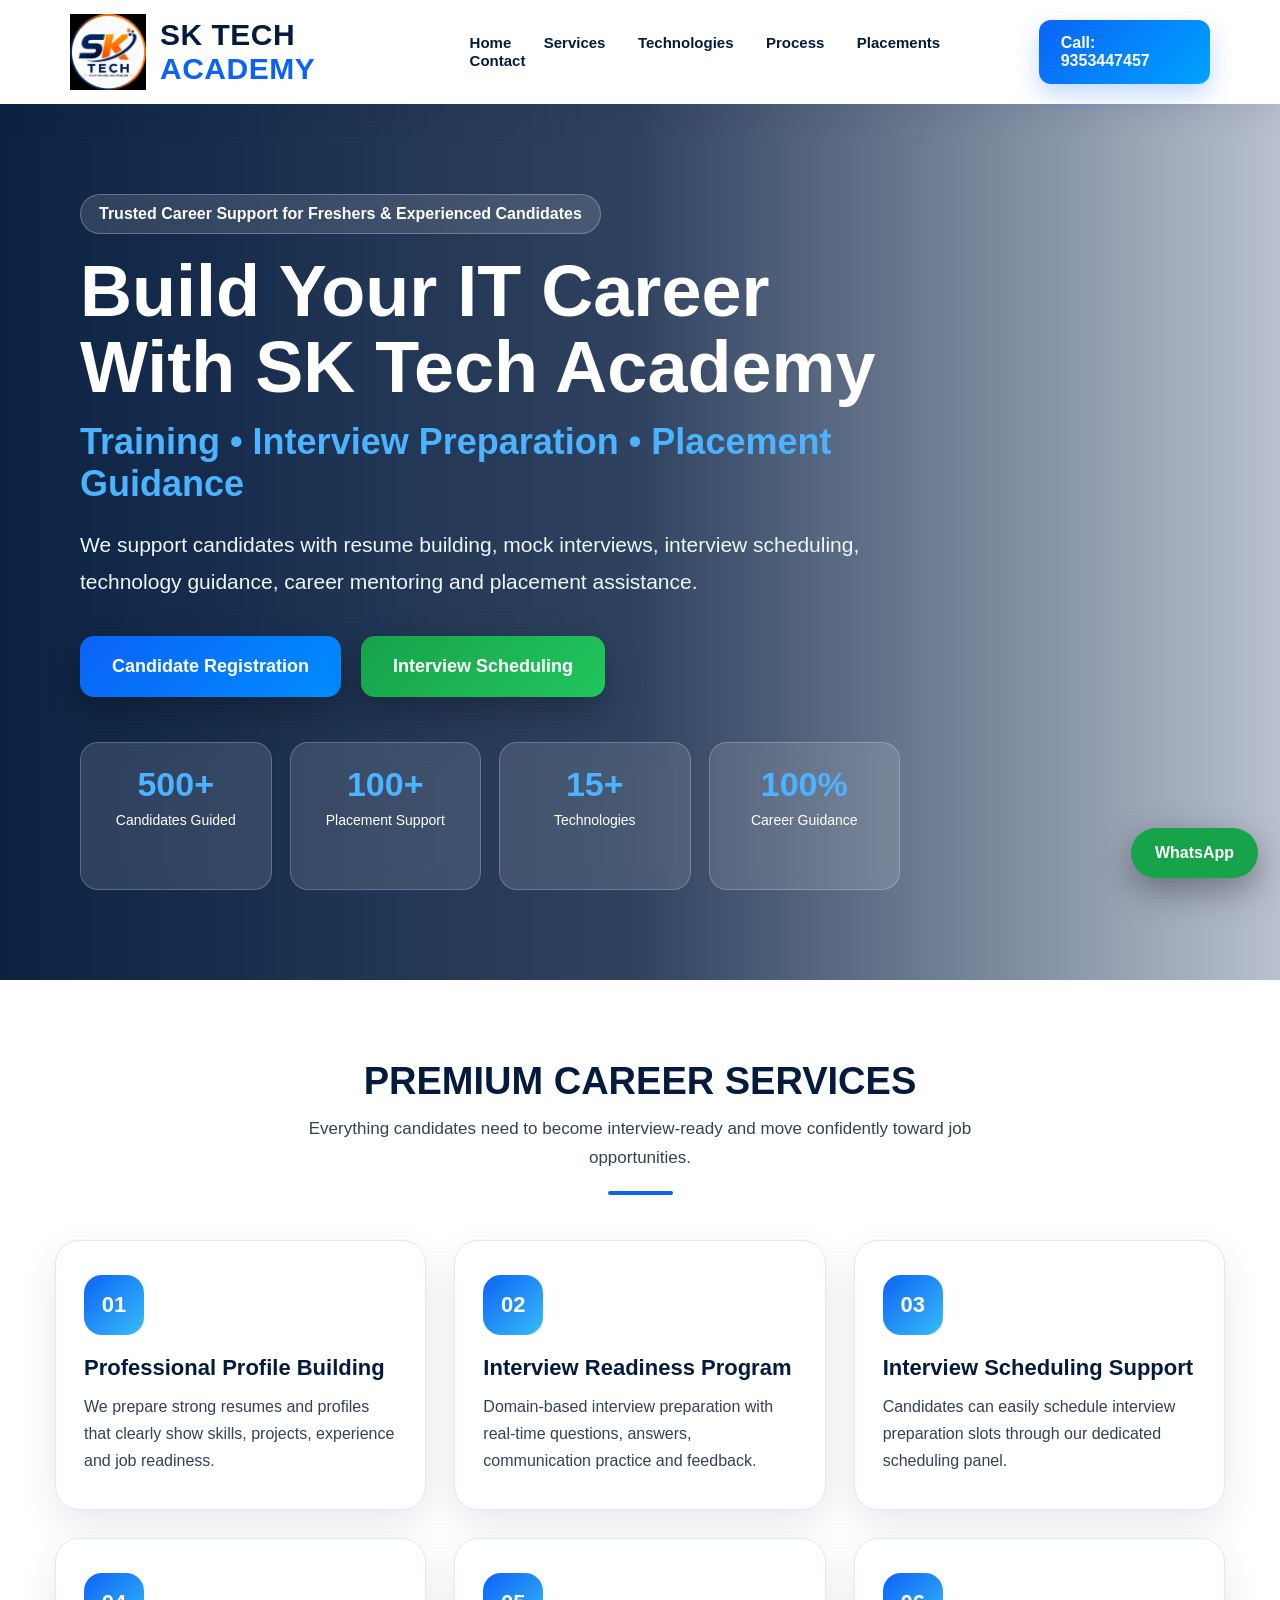
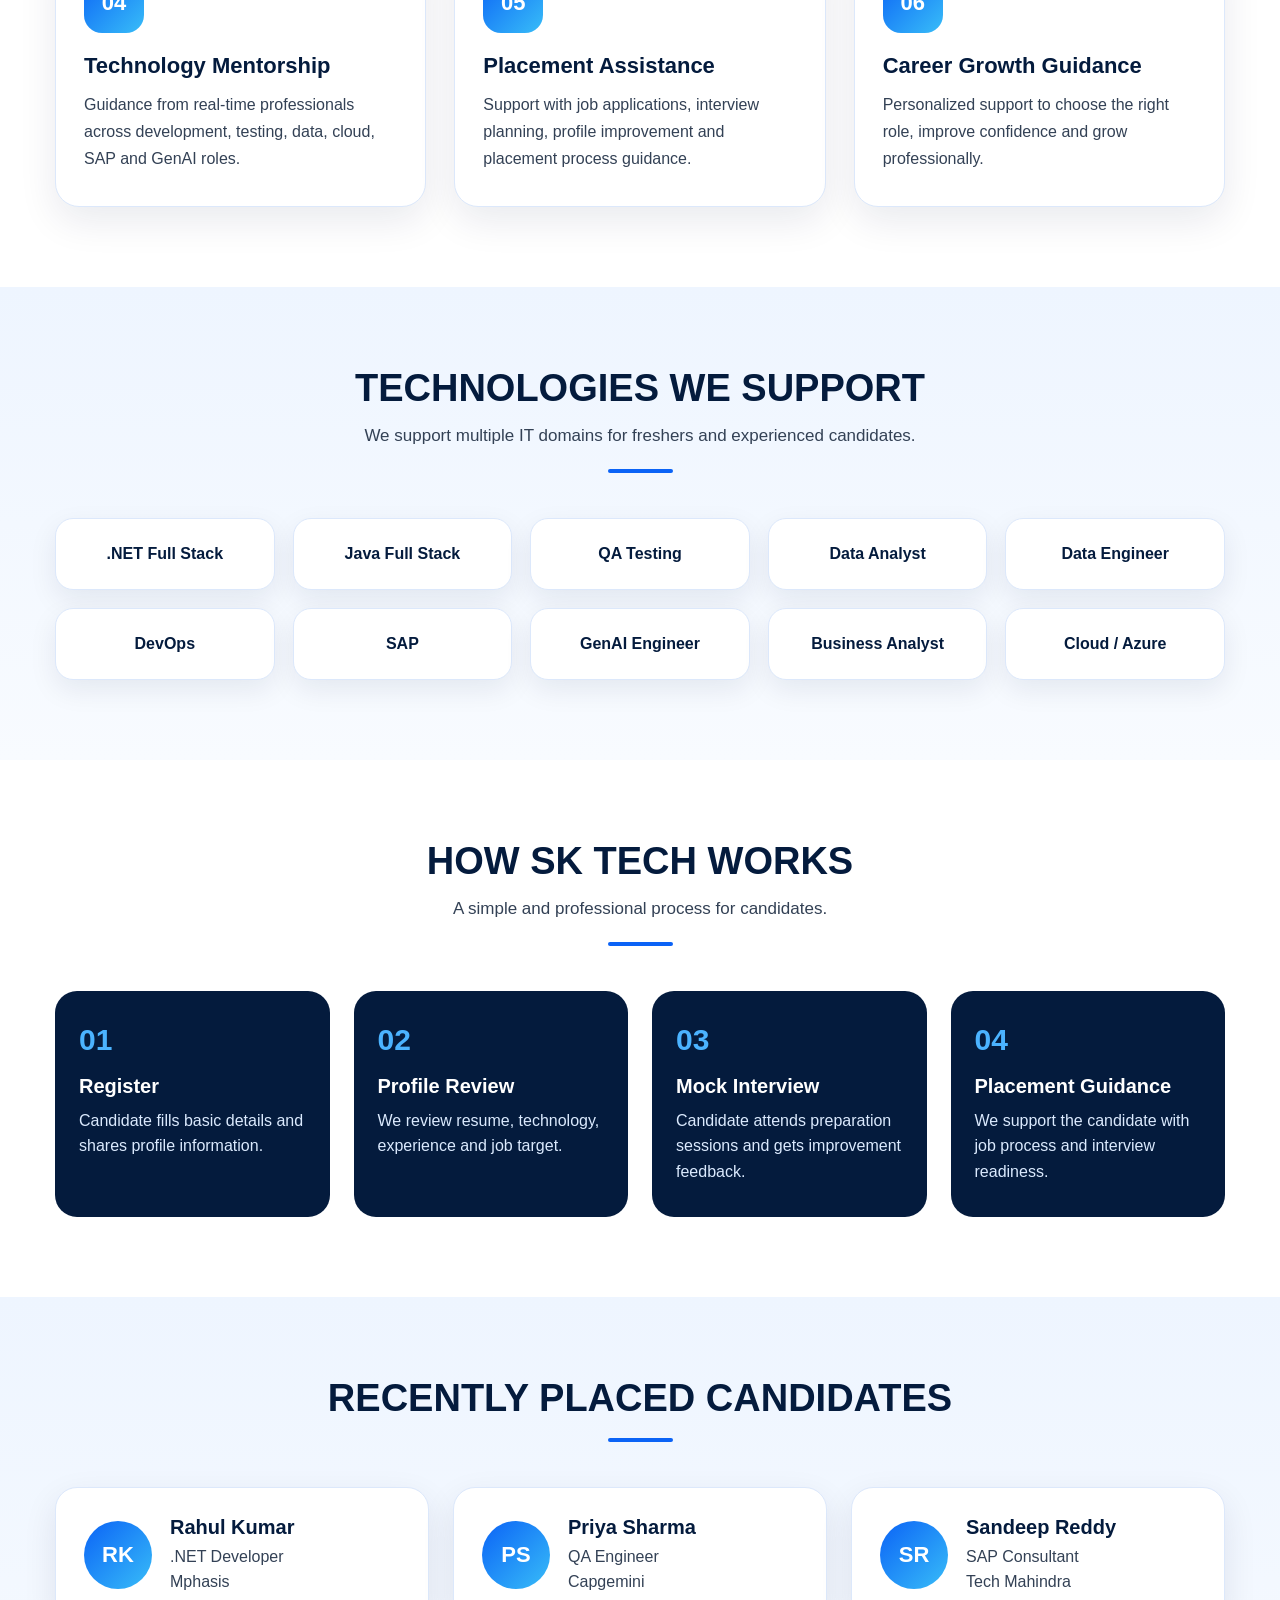
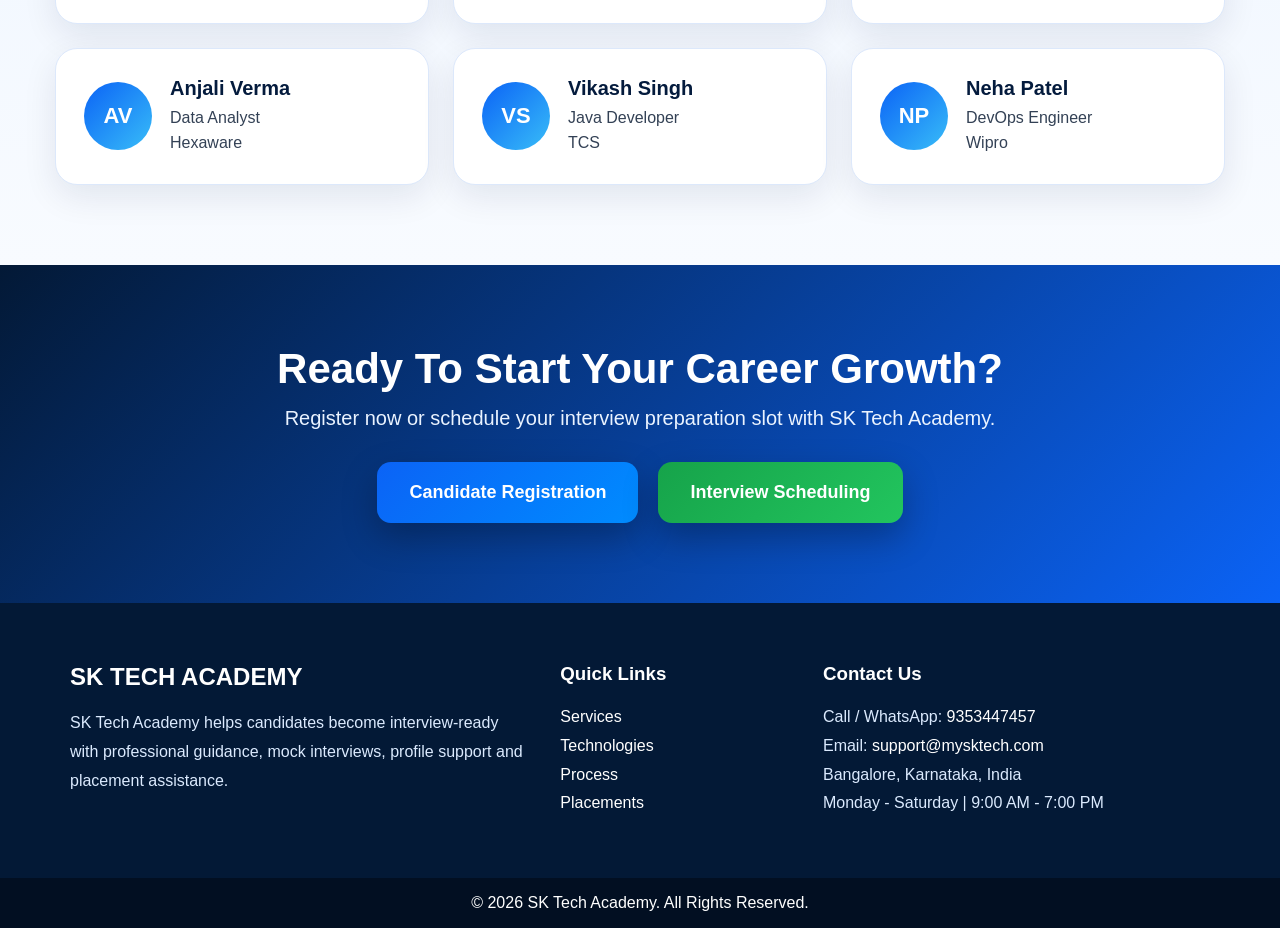
==== commit 07303201: "Update index.html" ====
--- a/index.html
+++ b/index.html
@@ -3,111 +3,158 @@
 <head>
 <meta charset="UTF-8">
 <meta name="viewport" content="width=device-width, initial-scale=1.0">
-<title>SK Tech Academy</title>
+<title>SK Tech Academy | Career Growth Partner</title>
 
 <style>
-*{margin:0;padding:0;box-sizing:border-box;font-family:Arial,Helvetica,sans-serif}
-body{background:#f4f8ff;color:#07152f}
+*{margin:0;padding:0;box-sizing:border-box;font-family:Inter,Arial,sans-serif}
 html{scroll-behavior:smooth}
+body{background:#f5f8ff;color:#06172f}
+
+:root{
+  --blue:#0b63f6;
+  --dark:#041b3d;
+  --green:#16a34a;
+  --light:#eef5ff;
+  --text:#334155;
+}
 
 header{
-  background:white;padding:14px 70px;display:flex;align-items:center;justify-content:space-between;
-  box-shadow:0 4px 22px rgba(0,0,0,.08);position:sticky;top:0;z-index:1000
-}
+  position:sticky;top:0;z-index:999;background:rgba(255,255,255,.96);
+  backdrop-filter:blur(14px);display:flex;align-items:center;justify-content:space-between;
+  padding:14px 70px;box-shadow:0 8px 30px rgba(4,27,61,.08)
+}
+
 .logo{display:flex;align-items:center;gap:14px}
-.logo img{width:72px;height:72px;object-fit:contain}
-.logo h2{font-size:29px;color:#061b46;letter-spacing:1px}
-.logo span{color:#1266f1}
-nav a{margin:0 16px;text-decoration:none;color:#061b46;font-weight:800;font-size:15px}
-.call{background:#1266f1;color:white;text-decoration:none;padding:14px 22px;border-radius:10px;font-weight:900}
+.logo img{width:76px;height:76px;object-fit:contain}
+.logo h2{font-size:30px;color:var(--dark);letter-spacing:.5px}
+.logo span{color:var(--blue)}
+
+nav a{
+  text-decoration:none;color:var(--dark);font-weight:800;margin:0 14px;font-size:15px
+}
+
+.call{
+  background:linear-gradient(135deg,var(--blue),#00a3ff);
+  color:white;text-decoration:none;padding:14px 22px;border-radius:12px;font-weight:900;
+  box-shadow:0 10px 25px rgba(11,99,246,.25)
+}
 
 .hero{
-  min-height:680px;color:white;display:flex;align-items:center;padding:90px 80px;
-  background:linear-gradient(90deg,rgba(3,18,48,.96),rgba(3,18,48,.78),rgba(3,18,48,.35)),
+  min-height:720px;background:
+  linear-gradient(90deg,rgba(4,27,61,.97),rgba(4,27,61,.82),rgba(4,27,61,.25)),
   url("https://images.unsplash.com/photo-1552664730-d307ca884978?auto=format&fit=crop&w=1800&q=90");
-  background-size:cover;background-position:center
-}
-.hero-box{max-width:760px}
-.hero h1{font-size:68px;line-height:1.1;margin-bottom:14px}
-.hero h3{font-size:35px;color:#45aaff;margin-bottom:24px}
-.hero p{font-size:21px;line-height:1.8;margin-bottom:34px;color:#eef6ff}
-.btns{display:flex;gap:22px;flex-wrap:wrap}
+  background-size:cover;background-position:center;color:white;
+  display:flex;align-items:center;padding:90px 80px
+}
+
+.hero-content{max-width:820px}
+.badge{
+  display:inline-block;background:rgba(255,255,255,.13);border:1px solid rgba(255,255,255,.25);
+  padding:10px 18px;border-radius:40px;margin-bottom:20px;font-weight:800
+}
+.hero h1{font-size:72px;line-height:1.05;margin-bottom:16px}
+.hero h3{font-size:36px;color:#4bb3ff;margin-bottom:22px}
+.hero p{font-size:21px;line-height:1.75;color:#eef6ff;margin-bottom:35px}
+
+.btns{display:flex;gap:20px;flex-wrap:wrap}
 .btn{
-  padding:20px 34px;border-radius:12px;color:white;text-decoration:none;font-size:19px;
-  font-weight:900;box-shadow:0 12px 28px rgba(0,0,0,.25)
-}
-.blue{background:#1266f1}.green{background:#22a843}
-
-.stats{display:grid;grid-template-columns:repeat(4,1fr);gap:18px;margin-top:45px;max-width:920px}
+  text-decoration:none;color:white;padding:20px 32px;border-radius:14px;font-size:18px;font-weight:900;
+  box-shadow:0 14px 35px rgba(0,0,0,.28);transition:.25s
+}
+.btn:hover{transform:translateY(-4px)}
+.blue{background:linear-gradient(135deg,#0b63f6,#008cff)}
+.green{background:linear-gradient(135deg,#16a34a,#22c55e)}
+
+.stats{
+  margin-top:45px;display:grid;grid-template-columns:repeat(4,1fr);gap:18px;max-width:950px
+}
 .stat{
-  background:rgba(255,255,255,.13);border:1px solid rgba(255,255,255,.25);
-  padding:20px;border-radius:16px;text-align:center;backdrop-filter:blur(8px)
-}
-.stat h2{font-size:32px;color:#45aaff}.stat p{font-size:14px;margin:0;color:white}
-
-.section{padding:75px 55px;text-align:center;background:white}
-.section.alt{background:#edf5ff}
-.section h2{font-size:36px;text-transform:uppercase;color:#061b46}
-.line{width:60px;height:4px;background:#1266f1;border-radius:10px;margin:16px auto 45px}
-
-.service-grid{display:grid;grid-template-columns:repeat(3,1fr);gap:28px;max-width:1180px;margin:auto}
+  background:rgba(255,255,255,.12);border:1px solid rgba(255,255,255,.22);
+  padding:22px;border-radius:18px;text-align:center;backdrop-filter:blur(10px)
+}
+.stat h2{font-size:34px;color:#4bb3ff}
+.stat p{font-size:14px;color:white;margin-top:4px}
+
+.section{padding:80px 55px;text-align:center;background:white}
+.section.alt{background:linear-gradient(180deg,#eef5ff,#f8fbff)}
+.section h2{font-size:38px;text-transform:uppercase;color:var(--dark)}
+.sub{max-width:750px;margin:12px auto 0;color:var(--text);font-size:17px;line-height:1.7}
+.line{width:65px;height:4px;background:var(--blue);border-radius:20px;margin:18px auto 45px}
+
+.service-grid{
+  max-width:1200px;margin:auto;display:grid;grid-template-columns:repeat(3,1fr);gap:28px
+}
 .service{
-  background:white;border-radius:22px;padding:34px 28px;text-align:left;
-  box-shadow:0 12px 34px rgba(6,27,70,.10);border:1px solid #e1ecfb;transition:.3s
-}
-.service:hover{transform:translateY(-8px);box-shadow:0 18px 45px rgba(6,27,70,.18)}
+  background:white;border-radius:24px;padding:34px 28px;text-align:left;
+  border:1px solid #dce8fb;box-shadow:0 14px 38px rgba(4,27,61,.09);transition:.3s
+}
+.service:hover{transform:translateY(-10px);box-shadow:0 22px 55px rgba(4,27,61,.16)}
 .icon{
-  width:58px;height:58px;border-radius:16px;background:linear-gradient(135deg,#1266f1,#45aaff);
-  display:flex;align-items:center;justify-content:center;margin-bottom:20px;color:white;font-size:27px;font-weight:900
-}
-.service h3{font-size:22px;margin-bottom:12px;color:#061b46}
-.service p{font-size:16px;line-height:1.7;color:#475569}
-
-.tech-grid{display:grid;grid-template-columns:repeat(5,1fr);gap:18px;max-width:1180px;margin:auto}
+  width:60px;height:60px;border-radius:18px;background:linear-gradient(135deg,var(--blue),#38bdf8);
+  color:white;display:flex;align-items:center;justify-content:center;font-size:22px;font-weight:900;margin-bottom:20px
+}
+.service h3{font-size:22px;color:var(--dark);margin-bottom:12px}
+.service p{font-size:16px;line-height:1.7;color:var(--text)}
+
+.tech-grid{
+  max-width:1200px;margin:auto;display:grid;grid-template-columns:repeat(5,1fr);gap:18px
+}
 .tech{
-  background:white;border:1px solid #dfeafa;border-radius:16px;padding:24px 12px;font-weight:900;
-  box-shadow:0 8px 24px rgba(6,27,70,.08);color:#061b46
-}
-
-.why-grid{display:grid;grid-template-columns:repeat(4,1fr);gap:22px;max-width:1180px;margin:auto}
-.why{background:#061b46;color:white;border-radius:20px;padding:30px 22px}
-.why h3{font-size:20px;margin-bottom:12px;color:#45aaff}
-.why p{line-height:1.6;color:#e7f1ff}
-
-.placement-grid{display:grid;grid-template-columns:repeat(3,1fr);gap:24px;max-width:1180px;margin:auto}
+  background:white;border-radius:18px;padding:26px 14px;font-weight:900;color:var(--dark);
+  border:1px solid #dce8fb;box-shadow:0 10px 28px rgba(4,27,61,.08)
+}
+
+.process-grid{
+  max-width:1200px;margin:auto;display:grid;grid-template-columns:repeat(4,1fr);gap:24px
+}
+.process{
+  background:var(--dark);color:white;border-radius:22px;padding:32px 24px;text-align:left
+}
+.process b{color:#4bb3ff;font-size:30px}
+.process h3{margin:18px 0 10px;font-size:20px}
+.process p{color:#dbeafe;line-height:1.6}
+
+.placement-grid{
+  max-width:1200px;margin:auto;display:grid;grid-template-columns:repeat(3,1fr);gap:24px
+}
 .person{
-  background:white;border-radius:20px;padding:28px;display:flex;align-items:center;gap:18px;text-align:left;
-  border:1px solid #e1ecfb;box-shadow:0 10px 28px rgba(6,27,70,.10)
+  background:white;border-radius:22px;padding:28px;display:flex;align-items:center;gap:18px;text-align:left;
+  border:1px solid #dce8fb;box-shadow:0 12px 34px rgba(4,27,61,.09)
 }
 .avatar{
-  min-width:66px;height:66px;border-radius:50%;background:linear-gradient(135deg,#1266f1,#45aaff);
+  min-width:68px;height:68px;border-radius:50%;background:linear-gradient(135deg,var(--blue),#38bdf8);
   color:white;display:flex;align-items:center;justify-content:center;font-weight:900;font-size:22px
 }
-.person h3{font-size:20px;color:#061b46}.person p{line-height:1.6;color:#475569}
+.person h3{color:var(--dark);font-size:20px}
+.person p{color:var(--text);line-height:1.6;margin-top:5px}
 
 .cta{
-  background:linear-gradient(135deg,#061b46,#1266f1);color:white;text-align:center;padding:75px 25px
-}
-.cta h2{font-size:40px;margin-bottom:15px}.cta p{font-size:20px;margin-bottom:30px}
+  background:linear-gradient(135deg,#031936,#0b63f6);color:white;padding:80px 25px;text-align:center
+}
+.cta h2{font-size:42px;margin-bottom:14px}
+.cta p{font-size:20px;margin-bottom:32px;color:#eaf3ff}
 
 footer{
-  background:#031936;color:white;padding:55px 70px;display:grid;grid-template-columns:2fr 1fr 1.6fr;gap:35px
-}
-footer h2,footer h3{margin-bottom:16px}footer p{line-height:1.8;color:#dbeafe}
+  background:#031936;color:white;padding:60px 70px;display:grid;grid-template-columns:2fr 1fr 1.7fr;gap:35px
+}
+footer h2,footer h3{margin-bottom:18px}
+footer p{line-height:1.8;color:#dbeafe}
 footer a{color:white;text-decoration:none}
 .copy{background:#020f22;color:white;text-align:center;padding:16px}
+
 .whatsapp{
-  position:fixed;right:22px;bottom:22px;background:#22a843;color:white;text-decoration:none;
-  padding:16px 22px;border-radius:50px;font-weight:900;box-shadow:0 8px 28px rgba(0,0,0,.35)
-}
-
-@media(max-width:900px){
+  position:fixed;right:22px;bottom:22px;background:#16a34a;color:white;text-decoration:none;
+  padding:16px 24px;border-radius:50px;font-weight:900;box-shadow:0 12px 35px rgba(0,0,0,.35);z-index:999
+}
+
+@media(max-width:950px){
   header{padding:14px;flex-direction:column;gap:12px}
   nav{display:flex;flex-wrap:wrap;justify-content:center}
   .hero{padding:65px 24px;text-align:center}
-  .hero h1{font-size:42px}.hero h3{font-size:25px}
-  .stats,.service-grid,.tech-grid,.why-grid,.placement-grid,footer{grid-template-columns:1fr}
+  .hero h1{font-size:44px}
+  .hero h3{font-size:26px}
   .btns{justify-content:center}
+  .stats,.service-grid,.tech-grid,.process-grid,.placement-grid,footer{grid-template-columns:1fr}
 }
 </style>
 </head>
@@ -119,26 +166,32 @@
     <img src="logo.jpeg" alt="SK Tech Academy Logo">
     <h2>SK TECH <span>ACADEMY</span></h2>
   </div>
+
   <nav>
     <a href="#home">Home</a>
     <a href="#services">Services</a>
     <a href="#tech">Technologies</a>
-    <a href="#why">Why Us</a>
-    <a href="#placed">Placed Candidates</a>
+    <a href="#process">Process</a>
+    <a href="#placed">Placements</a>
     <a href="#contact">Contact</a>
   </nav>
-  <a class="call" href="tel:9353447457">9353447457</a>
+
+  <a class="call" href="tel:9353447457">Call: 9353447457</a>
 </header>
 
 <section id="home" class="hero">
-  <div class="hero-box">
-    <h1>SK Tech Academy</h1>
-    <h3>Your Career Growth Partner</h3>
-    <p>We support freshers and experienced candidates with resume preparation, interview readiness, mock interviews, scheduling support, career guidance and placement assistance.</p>
+  <div class="hero-content">
+    <div class="badge">Trusted Career Support for Freshers & Experienced Candidates</div>
+    <h1>Build Your IT Career With SK Tech Academy</h1>
+    <h3>Training • Interview Preparation • Placement Guidance</h3>
+    <p>
+      We support candidates with resume building, mock interviews, interview scheduling,
+      technology guidance, career mentoring and placement assistance.
+    </p>
 
     <div class="btns">
       <a class="btn blue" target="_blank" href="https://forms.gle/h9aqB2KtMqqB9rmc6">Candidate Registration</a>
-      <a class="btn green" target="_blank" href="https://forms.gle/fx3eemxa8DT6AfVM9">Interview Scheduling</a>
+      <a class="btn green" target="_blank" href="https://script.google.com/macros/s/AKfycbzzML8wx7lF_0caPkVZVsLgpHvPX1brwcgWPW8Pg8t4EwYzUQHsMmB_R8AJdDSjA3t1RA/exec">Interview Scheduling</a>
     </div>
 
     <div class="stats">
@@ -151,42 +204,56 @@
 </section>
 
 <section id="services" class="section">
-  <h2>Our Services</h2>
+  <h2>Premium Career Services</h2>
+  <p class="sub">Everything candidates need to become interview-ready and move confidently toward job opportunities.</p>
   <div class="line"></div>
 
   <div class="service-grid">
-    <div class="service"><div class="icon">01</div><h3>Profile & Resume Building</h3><p>We create professional resumes and candidate profiles that highlight skills, project experience and job readiness.</p></div>
-    <div class="service"><div class="icon">02</div><h3>Mock Interview Practice</h3><p>Domain-based mock interviews with practical feedback to improve confidence, answers and communication.</p></div>
-    <div class="service"><div class="icon">03</div><h3>Interview Scheduling</h3><p>Candidates can schedule interview preparation slots using our dedicated interview scheduling form.</p></div>
-    <div class="service"><div class="icon">04</div><h3>Placement Assistance</h3><p>We guide candidates with job applications, interview preparation and placement process support.</p></div>
-    <div class="service"><div class="icon">05</div><h3>Career Mentorship</h3><p>One-to-one guidance for choosing the right domain, preparing job strategy and improving technical skills.</p></div>
-    <div class="service"><div class="icon">06</div><h3>Technology Training</h3><p>Practical training support for real-time technologies handled by experienced professionals.</p></div>
+    <div class="service"><div class="icon">01</div><h3>Professional Profile Building</h3><p>We prepare strong resumes and profiles that clearly show skills, projects, experience and job readiness.</p></div>
+    <div class="service"><div class="icon">02</div><h3>Interview Readiness Program</h3><p>Domain-based interview preparation with real-time questions, answers, communication practice and feedback.</p></div>
+    <div class="service"><div class="icon">03</div><h3>Interview Scheduling Support</h3><p>Candidates can easily schedule interview preparation slots through our dedicated scheduling panel.</p></div>
+    <div class="service"><div class="icon">04</div><h3>Technology Mentorship</h3><p>Guidance from real-time professionals across development, testing, data, cloud, SAP and GenAI roles.</p></div>
+    <div class="service"><div class="icon">05</div><h3>Placement Assistance</h3><p>Support with job applications, interview planning, profile improvement and placement process guidance.</p></div>
+    <div class="service"><div class="icon">06</div><h3>Career Growth Guidance</h3><p>Personalized support to choose the right role, improve confidence and grow professionally.</p></div>
   </div>
 </section>
 
 <section id="tech" class="section alt">
   <h2>Technologies We Support</h2>
+  <p class="sub">We support multiple IT domains for freshers and experienced candidates.</p>
   <div class="line"></div>
+
   <div class="tech-grid">
-    <div class="tech">.NET</div><div class="tech">Java</div><div class="tech">QA Testing</div><div class="tech">Data Analyst</div><div class="tech">Data Engineer</div>
-    <div class="tech">DevOps</div><div class="tech">SAP</div><div class="tech">GenAI Engineer</div><div class="tech">Business Analyst</div><div class="tech">Full Stack</div>
-  </div>
-</section>
-
-<section id="why" class="section">
-  <h2>Why Choose SK Tech</h2>
+    <div class="tech">.NET Full Stack</div>
+    <div class="tech">Java Full Stack</div>
+    <div class="tech">QA Testing</div>
+    <div class="tech">Data Analyst</div>
+    <div class="tech">Data Engineer</div>
+    <div class="tech">DevOps</div>
+    <div class="tech">SAP</div>
+    <div class="tech">GenAI Engineer</div>
+    <div class="tech">Business Analyst</div>
+    <div class="tech">Cloud / Azure</div>
+  </div>
+</section>
+
+<section id="process" class="section">
+  <h2>How SK Tech Works</h2>
+  <p class="sub">A simple and professional process for candidates.</p>
   <div class="line"></div>
-  <div class="why-grid">
-    <div class="why"><h3>Real-Time Guidance</h3><p>Practical support based on current interview expectations and industry needs.</p></div>
-    <div class="why"><h3>End-to-End Support</h3><p>From profile preparation to interview scheduling and placement guidance.</p></div>
-    <div class="why"><h3>Multiple Domains</h3><p>Support for development, testing, data, cloud, SAP, GenAI and business roles.</p></div>
-    <div class="why"><h3>Candidate Focused</h3><p>Simple process, direct support and clear communication for every candidate.</p></div>
+
+  <div class="process-grid">
+    <div class="process"><b>01</b><h3>Register</h3><p>Candidate fills basic details and shares profile information.</p></div>
+    <div class="process"><b>02</b><h3>Profile Review</h3><p>We review resume, technology, experience and job target.</p></div>
+    <div class="process"><b>03</b><h3>Mock Interview</h3><p>Candidate attends preparation sessions and gets improvement feedback.</p></div>
+    <div class="process"><b>04</b><h3>Placement Guidance</h3><p>We support the candidate with job process and interview readiness.</p></div>
   </div>
 </section>
 
 <section id="placed" class="section alt">
   <h2>Recently Placed Candidates</h2>
   <div class="line"></div>
+
   <div class="placement-grid">
     <div class="person"><div class="avatar">RK</div><div><h3>Rahul Kumar</h3><p>.NET Developer<br>Mphasis</p></div></div>
     <div class="person"><div class="avatar">PS</div><div><h3>Priya Sharma</h3><p>QA Engineer<br>Capgemini</p></div></div>
@@ -198,26 +265,29 @@
 </section>
 
 <section class="cta">
-  <h2>Start Your Career Growth With SK Tech Academy</h2>
-  <p>Register today and get support for resume, mock interviews, interview scheduling and placement guidance.</p>
+  <h2>Ready To Start Your Career Growth?</h2>
+  <p>Register now or schedule your interview preparation slot with SK Tech Academy.</p>
+
   <div class="btns" style="justify-content:center">
     <a class="btn blue" target="_blank" href="https://forms.gle/h9aqB2KtMqqB9rmc6">Candidate Registration</a>
-    <a class="btn green" target="_blank" href="https://forms.gle/fx3eemxa8DT6AfVM9">Interview Scheduling</a>
+    <a class="btn green" target="_blank" href="https://script.google.com/macros/s/AKfycbzzML8wx7lF_0caPkVZVsLgpHvPX1brwcgWPW8Pg8t4EwYzUQHsMmB_R8AJdDSjA3t1RA/exec">Interview Scheduling</a>
   </div>
 </section>
 
 <footer id="contact">
   <div>
     <h2>SK TECH ACADEMY</h2>
-    <p>SK Tech Academy is committed to shaping careers and building better futures for professionals across the IT industry.</p>
-  </div>
+    <p>SK Tech Academy helps candidates become interview-ready with professional guidance, mock interviews, profile support and placement assistance.</p>
+  </div>
+
   <div>
     <h3>Quick Links</h3>
     <p><a href="#services">Services</a></p>
     <p><a href="#tech">Technologies</a></p>
-    <p><a href="#why">Why Us</a></p>
-    <p><a href="#placed">Placed Candidates</a></p>
-  </div>
+    <p><a href="#process">Process</a></p>
+    <p><a href="#placed">Placements</a></p>
+  </div>
+
   <div>
     <h3>Contact Us</h3>
     <p>Call / WhatsApp: <a href="tel:9353447457">9353447457</a></p>
@@ -228,6 +298,7 @@
 </footer>
 
 <div class="copy">© 2026 SK Tech Academy. All Rights Reserved.</div>
+
 <a class="whatsapp" target="_blank" href="https://wa.me/919353447457">WhatsApp</a>
 
 </body>
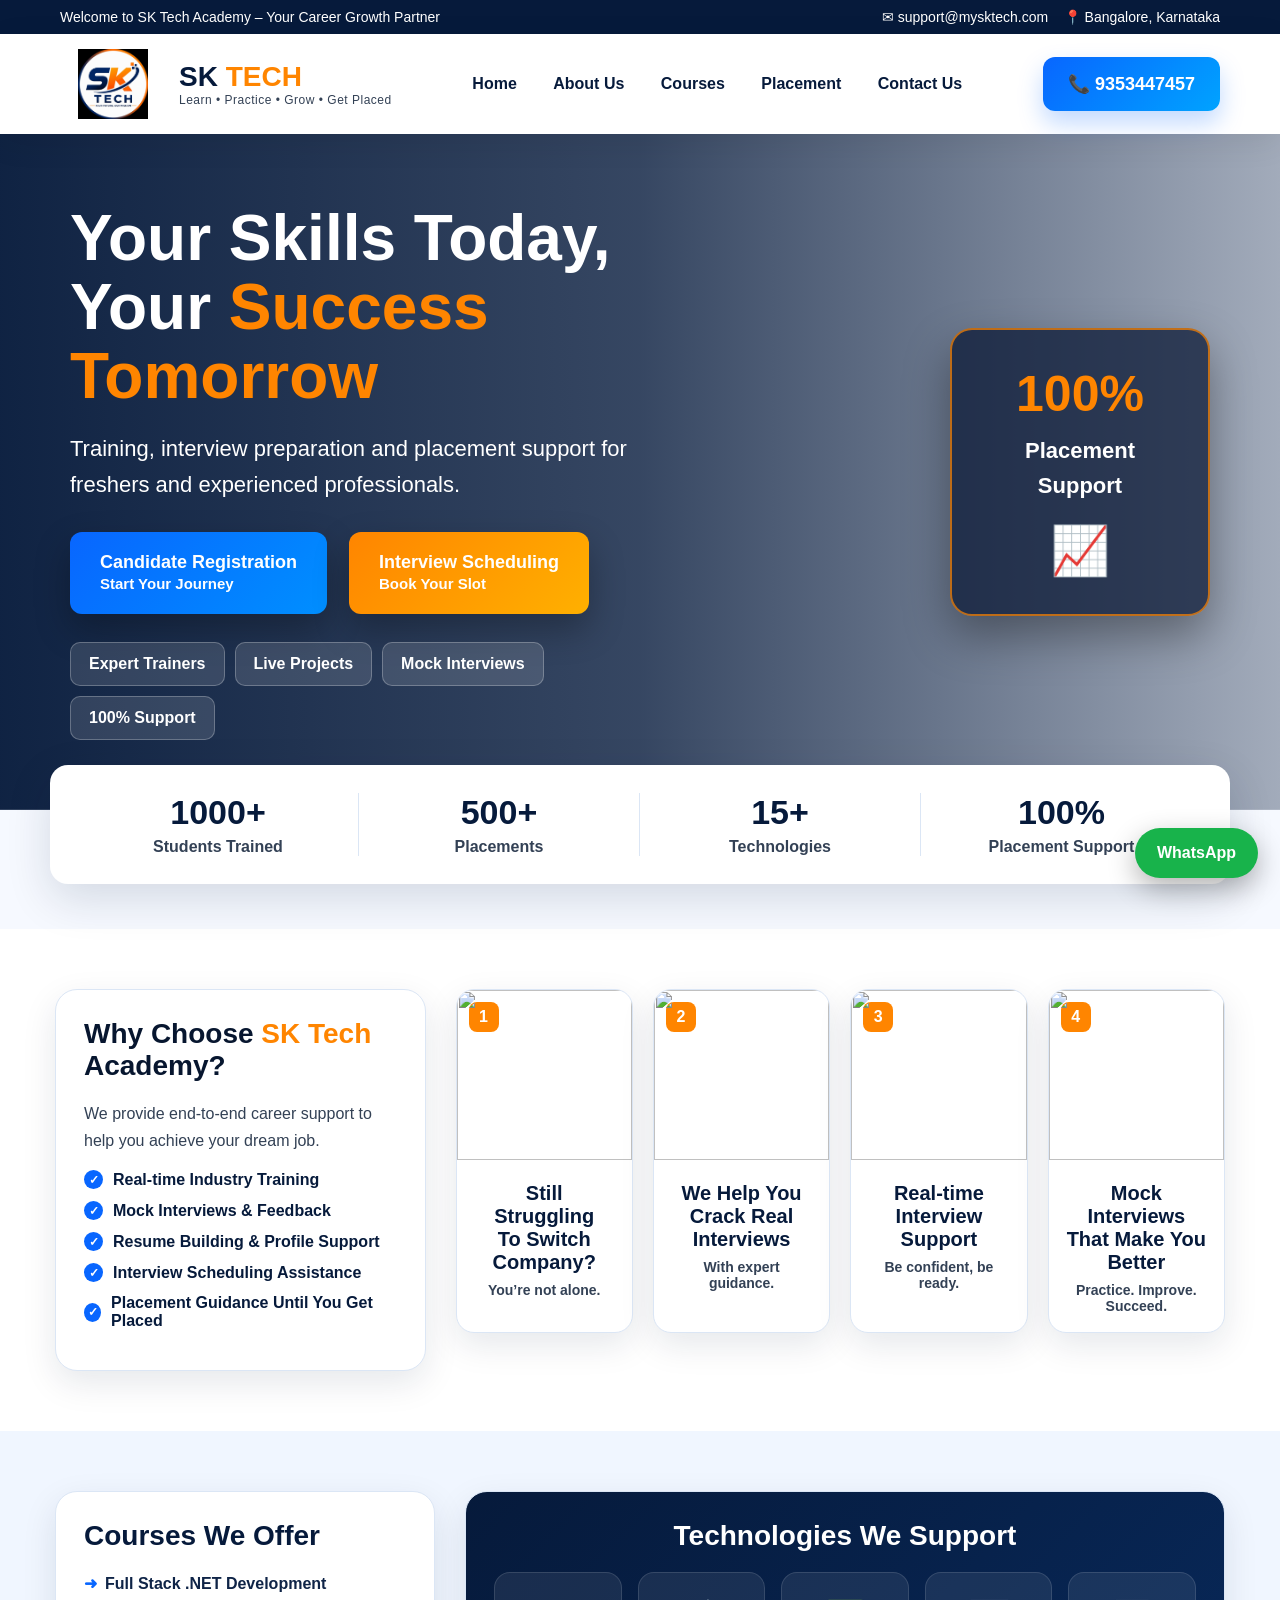
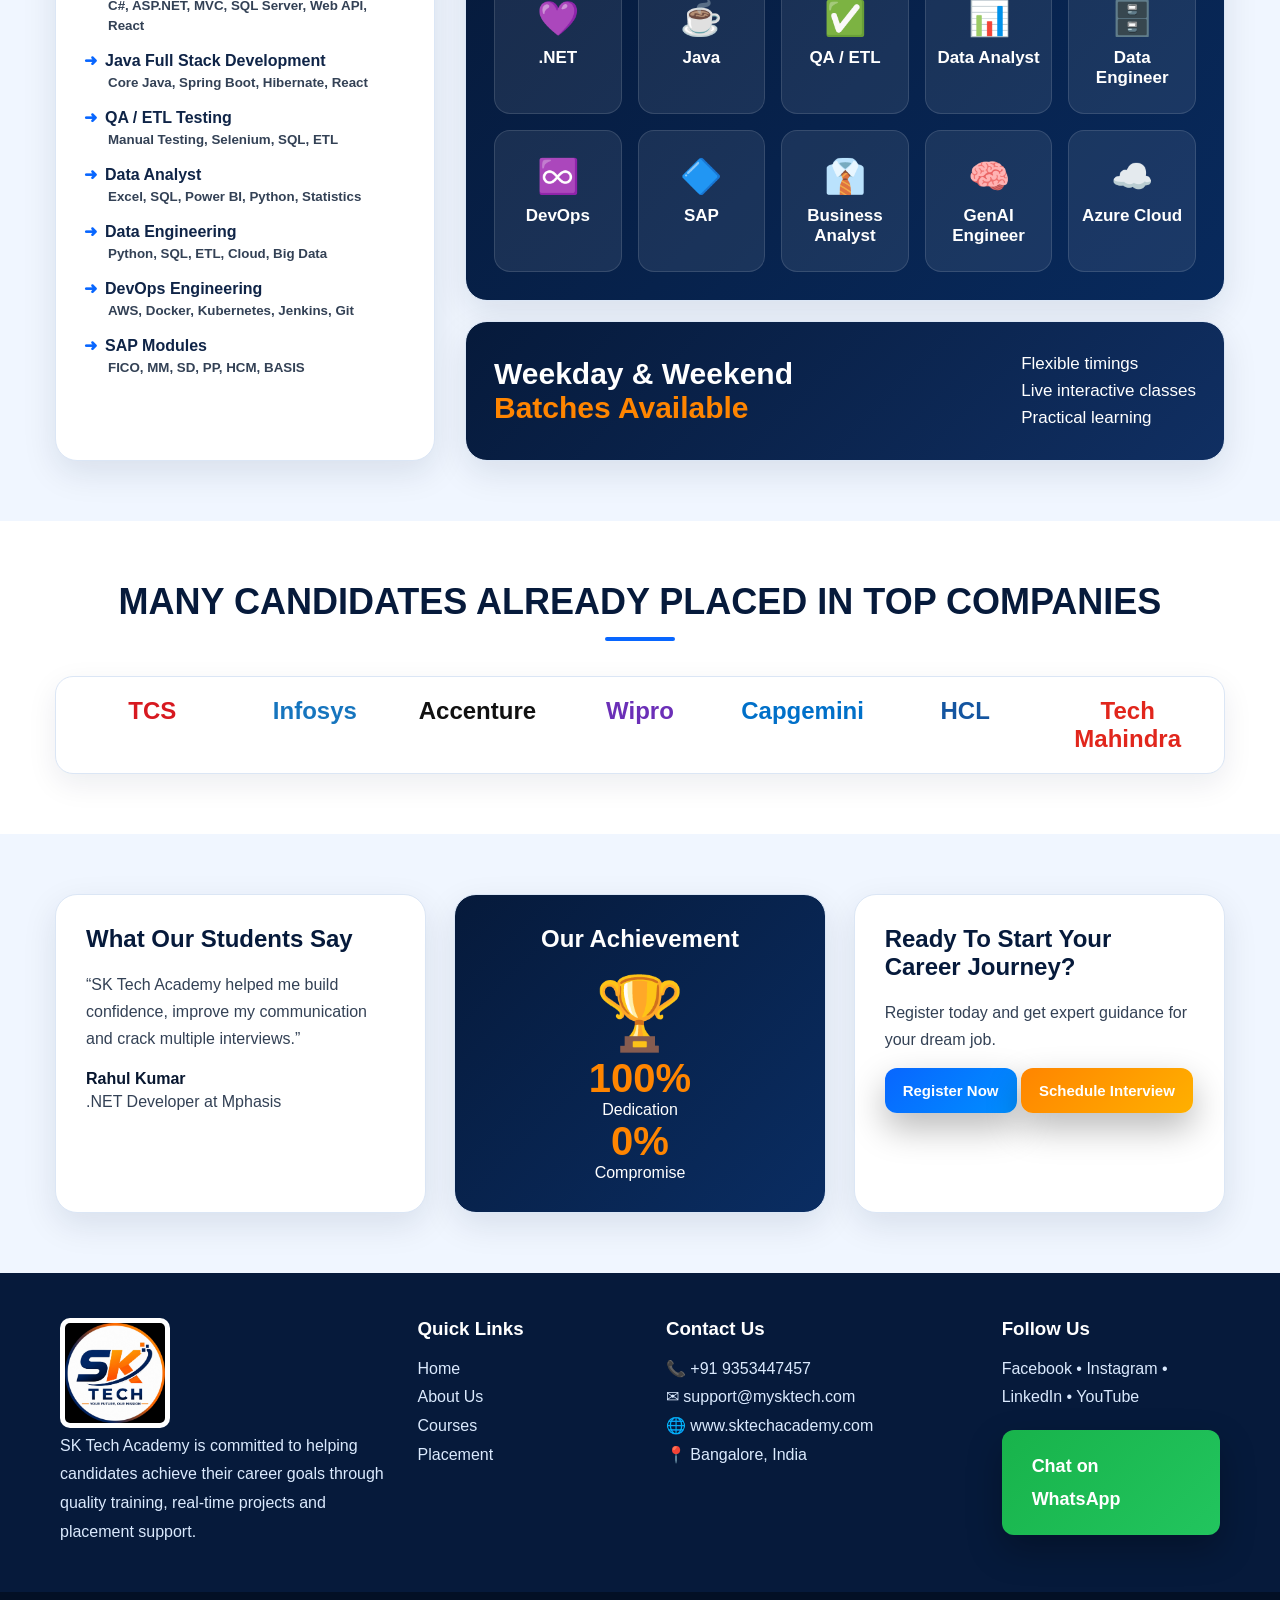
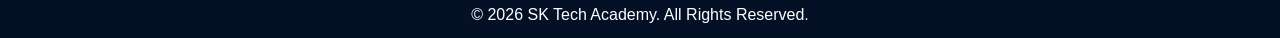
==== commit 89cded0d: "Update index.html" ====
--- a/index.html
+++ b/index.html
@@ -1,304 +1,216 @@
 <!DOCTYPE html>
 <html lang="en">
 <head>
-<meta charset="UTF-8">
-<meta name="viewport" content="width=device-width, initial-scale=1.0">
-<title>SK Tech Academy | Career Growth Partner</title>
+<meta charset="UTF-8" />
+<meta name="viewport" content="width=device-width, initial-scale=1.0" />
+<title>SK Tech Academy | Learn • Practice • Grow • Get Placed</title>
 
 <style>
-*{margin:0;padding:0;box-sizing:border-box;font-family:Inter,Arial,sans-serif}
+*{margin:0;padding:0;box-sizing:border-box;font-family:Arial,Helvetica,sans-serif}
 html{scroll-behavior:smooth}
-body{background:#f5f8ff;color:#06172f}
-
-:root{
-  --blue:#0b63f6;
-  --dark:#041b3d;
-  --green:#16a34a;
-  --light:#eef5ff;
-  --text:#334155;
-}
-
-header{
-  position:sticky;top:0;z-index:999;background:rgba(255,255,255,.96);
-  backdrop-filter:blur(14px);display:flex;align-items:center;justify-content:space-between;
-  padding:14px 70px;box-shadow:0 8px 30px rgba(4,27,61,.08)
-}
-
+body{background:#f6f9ff;color:#07162f}
+:root{--navy:#061a3b;--blue:#0866ff;--orange:#ff8500;--green:#18b34b;--text:#334155}
+
+.topbar{background:#061a3b;color:white;padding:9px 60px;display:flex;justify-content:space-between;font-size:14px}
+.header{background:white;padding:15px 60px;display:flex;align-items:center;justify-content:space-between;box-shadow:0 8px 30px rgba(0,0,0,.08);position:sticky;top:0;z-index:1000}
 .logo{display:flex;align-items:center;gap:14px}
-.logo img{width:76px;height:76px;object-fit:contain}
-.logo h2{font-size:30px;color:var(--dark);letter-spacing:.5px}
-.logo span{color:var(--blue)}
-
-nav a{
-  text-decoration:none;color:var(--dark);font-weight:800;margin:0 14px;font-size:15px
-}
-
-.call{
-  background:linear-gradient(135deg,var(--blue),#00a3ff);
-  color:white;text-decoration:none;padding:14px 22px;border-radius:12px;font-weight:900;
-  box-shadow:0 10px 25px rgba(11,99,246,.25)
-}
-
-.hero{
-  min-height:720px;background:
-  linear-gradient(90deg,rgba(4,27,61,.97),rgba(4,27,61,.82),rgba(4,27,61,.25)),
-  url("https://images.unsplash.com/photo-1552664730-d307ca884978?auto=format&fit=crop&w=1800&q=90");
-  background-size:cover;background-position:center;color:white;
-  display:flex;align-items:center;padding:90px 80px
-}
-
-.hero-content{max-width:820px}
-.badge{
-  display:inline-block;background:rgba(255,255,255,.13);border:1px solid rgba(255,255,255,.25);
-  padding:10px 18px;border-radius:40px;margin-bottom:20px;font-weight:800
-}
-.hero h1{font-size:72px;line-height:1.05;margin-bottom:16px}
-.hero h3{font-size:36px;color:#4bb3ff;margin-bottom:22px}
-.hero p{font-size:21px;line-height:1.75;color:#eef6ff;margin-bottom:35px}
-
-.btns{display:flex;gap:20px;flex-wrap:wrap}
-.btn{
-  text-decoration:none;color:white;padding:20px 32px;border-radius:14px;font-size:18px;font-weight:900;
-  box-shadow:0 14px 35px rgba(0,0,0,.28);transition:.25s
-}
+.logo img{width:105px;height:70px;object-fit:contain}
+.logo h2{font-size:28px;color:var(--navy)}
+.logo span{color:var(--orange)}
+.logo small{display:block;font-size:12px;color:var(--text);letter-spacing:.5px}
+nav a{margin:0 16px;text-decoration:none;color:var(--navy);font-weight:800}
+.callbtn{background:linear-gradient(135deg,#0866ff,#00a3ff);color:white;text-decoration:none;padding:16px 25px;border-radius:12px;font-weight:900;font-size:18px;box-shadow:0 12px 25px rgba(8,102,255,.25)}
+
+.hero{min-height:620px;background:linear-gradient(90deg,rgba(6,26,59,.96),rgba(6,26,59,.80),rgba(6,26,59,.35)),url("https://images.unsplash.com/photo-1552664730-d307ca884978?auto=format&fit=crop&w=1800&q=90");background-size:cover;background-position:center;display:grid;grid-template-columns:1.1fr .9fr;align-items:center;padding:70px 70px;color:white}
+.hero h1{font-size:64px;line-height:1.08;margin-bottom:20px}
+.hero h1 span{color:var(--orange)}
+.hero p{font-size:22px;line-height:1.6;margin-bottom:30px}
+.actions{display:flex;gap:22px;flex-wrap:wrap;margin-bottom:28px}
+.btn{display:inline-block;text-decoration:none;color:white;padding:20px 30px;border-radius:12px;font-weight:900;font-size:18px;box-shadow:0 15px 35px rgba(0,0,0,.28);transition:.25s}
 .btn:hover{transform:translateY(-4px)}
-.blue{background:linear-gradient(135deg,#0b63f6,#008cff)}
-.green{background:linear-gradient(135deg,#16a34a,#22c55e)}
-
-.stats{
-  margin-top:45px;display:grid;grid-template-columns:repeat(4,1fr);gap:18px;max-width:950px
-}
-.stat{
-  background:rgba(255,255,255,.12);border:1px solid rgba(255,255,255,.22);
-  padding:22px;border-radius:18px;text-align:center;backdrop-filter:blur(10px)
-}
-.stat h2{font-size:34px;color:#4bb3ff}
-.stat p{font-size:14px;color:white;margin-top:4px}
-
-.section{padding:80px 55px;text-align:center;background:white}
-.section.alt{background:linear-gradient(180deg,#eef5ff,#f8fbff)}
-.section h2{font-size:38px;text-transform:uppercase;color:var(--dark)}
-.sub{max-width:750px;margin:12px auto 0;color:var(--text);font-size:17px;line-height:1.7}
-.line{width:65px;height:4px;background:var(--blue);border-radius:20px;margin:18px auto 45px}
-
-.service-grid{
-  max-width:1200px;margin:auto;display:grid;grid-template-columns:repeat(3,1fr);gap:28px
-}
-.service{
-  background:white;border-radius:24px;padding:34px 28px;text-align:left;
-  border:1px solid #dce8fb;box-shadow:0 14px 38px rgba(4,27,61,.09);transition:.3s
-}
-.service:hover{transform:translateY(-10px);box-shadow:0 22px 55px rgba(4,27,61,.16)}
-.icon{
-  width:60px;height:60px;border-radius:18px;background:linear-gradient(135deg,var(--blue),#38bdf8);
-  color:white;display:flex;align-items:center;justify-content:center;font-size:22px;font-weight:900;margin-bottom:20px
-}
-.service h3{font-size:22px;color:var(--dark);margin-bottom:12px}
-.service p{font-size:16px;line-height:1.7;color:var(--text)}
-
-.tech-grid{
-  max-width:1200px;margin:auto;display:grid;grid-template-columns:repeat(5,1fr);gap:18px
-}
-.tech{
-  background:white;border-radius:18px;padding:26px 14px;font-weight:900;color:var(--dark);
-  border:1px solid #dce8fb;box-shadow:0 10px 28px rgba(4,27,61,.08)
-}
-
-.process-grid{
-  max-width:1200px;margin:auto;display:grid;grid-template-columns:repeat(4,1fr);gap:24px
-}
-.process{
-  background:var(--dark);color:white;border-radius:22px;padding:32px 24px;text-align:left
-}
-.process b{color:#4bb3ff;font-size:30px}
-.process h3{margin:18px 0 10px;font-size:20px}
-.process p{color:#dbeafe;line-height:1.6}
-
-.placement-grid{
-  max-width:1200px;margin:auto;display:grid;grid-template-columns:repeat(3,1fr);gap:24px
-}
-.person{
-  background:white;border-radius:22px;padding:28px;display:flex;align-items:center;gap:18px;text-align:left;
-  border:1px solid #dce8fb;box-shadow:0 12px 34px rgba(4,27,61,.09)
-}
-.avatar{
-  min-width:68px;height:68px;border-radius:50%;background:linear-gradient(135deg,var(--blue),#38bdf8);
-  color:white;display:flex;align-items:center;justify-content:center;font-weight:900;font-size:22px
-}
-.person h3{color:var(--dark);font-size:20px}
-.person p{color:var(--text);line-height:1.6;margin-top:5px}
-
-.cta{
-  background:linear-gradient(135deg,#031936,#0b63f6);color:white;padding:80px 25px;text-align:center
-}
-.cta h2{font-size:42px;margin-bottom:14px}
-.cta p{font-size:20px;margin-bottom:32px;color:#eaf3ff}
-
-footer{
-  background:#031936;color:white;padding:60px 70px;display:grid;grid-template-columns:2fr 1fr 1.7fr;gap:35px
-}
-footer h2,footer h3{margin-bottom:18px}
-footer p{line-height:1.8;color:#dbeafe}
-footer a{color:white;text-decoration:none}
-.copy{background:#020f22;color:white;text-align:center;padding:16px}
-
-.whatsapp{
-  position:fixed;right:22px;bottom:22px;background:#16a34a;color:white;text-decoration:none;
-  padding:16px 24px;border-radius:50px;font-weight:900;box-shadow:0 12px 35px rgba(0,0,0,.35);z-index:999
-}
+.blue{background:linear-gradient(135deg,#0866ff,#008fff)}
+.orange{background:linear-gradient(135deg,#ff8500,#ffb000)}
+.green{background:linear-gradient(135deg,#18b34b,#22c55e)}
+.hero-tags{display:flex;gap:10px;flex-wrap:wrap}
+.hero-tags span{background:rgba(255,255,255,.13);border:1px solid rgba(255,255,255,.25);padding:12px 18px;border-radius:10px;font-weight:800}
+.support-box{justify-self:end;background:rgba(3,18,48,.70);border:2px solid rgba(255,133,0,.7);border-radius:22px;padding:35px 30px;width:260px;text-align:center;box-shadow:0 20px 45px rgba(0,0,0,.35)}
+.support-box h2{font-size:50px;color:var(--orange)}.support-box p{font-size:22px;font-weight:900;margin:10px 0 20px}
+
+.stats{max-width:1180px;margin:-45px auto 45px;background:white;border-radius:18px;box-shadow:0 15px 45px rgba(6,26,59,.14);display:grid;grid-template-columns:repeat(4,1fr);padding:28px;position:relative;z-index:10}
+.stat{text-align:center;border-right:1px solid #dbe6f5}.stat:last-child{border-right:none}.stat h2{font-size:34px;color:var(--navy)}.stat p{color:var(--text);font-weight:700;margin-top:6px}
+
+.section{padding:60px 55px;background:white}.section.alt{background:#f0f6ff}.title{text-align:center;margin-bottom:35px}.title h2{font-size:36px;text-transform:uppercase;color:var(--navy)}.title span{color:var(--orange)}.line{width:70px;height:4px;background:var(--blue);margin:14px auto;border-radius:20px}
+
+.story{display:grid;grid-template-columns:.65fr 1.35fr;gap:30px;max-width:1180px;margin:auto;align-items:start}
+.why{background:white;border-radius:22px;padding:28px;box-shadow:0 12px 34px rgba(6,26,59,.10);border:1px solid #dbe6f5}
+.why h2{font-size:28px;margin-bottom:18px}.why h2 span{color:var(--orange)}.why p{line-height:1.7;color:var(--text);font-size:16px;margin-bottom:16px}
+.check{display:flex;align-items:center;gap:10px;margin:12px 0;font-weight:800;color:var(--navy)}.dot{width:19px;height:19px;border-radius:50%;background:var(--blue);color:white;display:flex;align-items:center;justify-content:center;font-size:12px}
+.frames{display:grid;grid-template-columns:repeat(4,1fr);gap:20px}
+.frame{background:white;border-radius:18px;overflow:hidden;box-shadow:0 12px 34px rgba(6,26,59,.10);border:1px solid #dbe6f5;position:relative}
+.frame img{width:100%;height:170px;object-fit:cover;filter:saturate(1.08)}
+.num{position:absolute;left:12px;top:12px;background:var(--orange);color:white;width:30px;height:30px;border-radius:8px;display:flex;align-items:center;justify-content:center;font-weight:900}
+.frame div:last-child{padding:18px;text-align:center}.frame h3{font-size:20px;color:var(--navy);margin-bottom:8px}.frame p{font-size:14px;color:var(--text);font-weight:700}
+
+.main-grid{max-width:1180px;margin:auto;display:grid;grid-template-columns:.8fr 1.6fr;gap:30px}
+.courses,.tech-panel,.batch{background:white;border-radius:22px;box-shadow:0 12px 34px rgba(6,26,59,.10);border:1px solid #dbe6f5;padding:28px}
+.courses h2,.tech-panel h2{font-size:28px;color:var(--navy);margin-bottom:20px}
+.course{margin:13px 0;color:#0f2447;font-weight:800;line-height:1.5}.course small{display:block;color:var(--text);font-weight:600;margin-left:24px}
+.arrow{color:var(--blue);font-weight:900;margin-right:8px}
+
+.tech-panel{background:linear-gradient(135deg,#061a3b,#082a5d);color:white}
+.tech-panel h2{text-align:center;color:white}
+.tech-grid{display:grid;grid-template-columns:repeat(5,1fr);gap:16px}
+.tech{background:rgba(255,255,255,.08);border:1px solid rgba(255,255,255,.12);border-radius:16px;padding:25px 10px;text-align:center;font-weight:900;font-size:17px}
+.tech span{display:block;font-size:34px;margin-bottom:10px}
+.batch{margin-top:20px;background:linear-gradient(135deg,#061a3b,#102f62);color:white;display:flex;align-items:center;justify-content:space-between;gap:20px}
+.batch h2{font-size:30px}.batch h2 span{color:var(--orange)}.batch p{font-size:17px;line-height:1.6}
+
+.logos{max-width:1180px;margin:auto;background:white;border:1px solid #dbe6f5;border-radius:18px;padding:20px;display:grid;grid-template-columns:repeat(7,1fr);gap:10px;box-shadow:0 10px 30px rgba(6,26,59,.08)}
+.company{text-align:center;font-weight:900;font-size:24px;color:#123}.company:nth-child(1){color:#d71920}.company:nth-child(2){color:#1675be}.company:nth-child(3){color:#111}.company:nth-child(4){color:#6b2fb7}.company:nth-child(5){color:#0070c9}.company:nth-child(6){color:#1455a0}.company:nth-child(7){color:#e1261c}
+
+.bottom-grid{max-width:1180px;margin:auto;display:grid;grid-template-columns:1fr 1fr 1fr;gap:28px}
+.testimonial,.achievement,.ready{background:white;border-radius:22px;padding:30px;box-shadow:0 12px 34px rgba(6,26,59,.10);border:1px solid #dbe6f5}
+.testimonial h2,.achievement h2,.ready h2{color:var(--navy);margin-bottom:18px}
+.testimonial p,.ready p{line-height:1.7;color:var(--text)}
+.achievement{background:linear-gradient(135deg,#061a3b,#0a2d62);color:white;text-align:center}.achievement h2{color:white}.cup{font-size:72px}.achievement b{font-size:40px;color:var(--orange)}
+.ready .btn{padding:14px 18px;font-size:15px;margin-top:15px}
+
+footer{background:#061a3b;color:white;padding:45px 60px;display:grid;grid-template-columns:1.5fr 1fr 1.4fr 1fr;gap:30px}
+footer img{width:110px;background:white;border-radius:10px;padding:5px}footer h3{margin-bottom:15px}footer p,footer a{color:#dbeafe;text-decoration:none;line-height:1.8}
+.copy{background:#031025;color:white;text-align:center;padding:14px}.whatsapp{position:fixed;right:22px;bottom:22px;background:#18b34b;color:white;text-decoration:none;padding:16px 22px;border-radius:50px;font-weight:900;box-shadow:0 10px 28px rgba(0,0,0,.30);z-index:999}
 
 @media(max-width:950px){
-  header{padding:14px;flex-direction:column;gap:12px}
-  nav{display:flex;flex-wrap:wrap;justify-content:center}
-  .hero{padding:65px 24px;text-align:center}
-  .hero h1{font-size:44px}
-  .hero h3{font-size:26px}
-  .btns{justify-content:center}
-  .stats,.service-grid,.tech-grid,.process-grid,.placement-grid,footer{grid-template-columns:1fr}
+.topbar{display:none}.header{padding:15px;flex-direction:column;gap:12px}nav{display:flex;flex-wrap:wrap;justify-content:center}.hero{grid-template-columns:1fr;text-align:center;padding:55px 20px}.hero h1{font-size:42px}.support-box{display:none}.actions,.hero-tags{justify-content:center}.stats,.story,.main-grid,.bottom-grid,footer{grid-template-columns:1fr}.frames,.tech-grid,.logos{grid-template-columns:repeat(2,1fr)}.stat{border-right:none;border-bottom:1px solid #dbe6f5}.stat:last-child{border-bottom:none}
 }
 </style>
 </head>
 
 <body>
 
-<header>
+<div class="topbar">
+  <span>Welcome to SK Tech Academy – Your Career Growth Partner</span>
+  <span>✉ support@mysktech.com &nbsp;&nbsp; 📍 Bangalore, Karnataka</span>
+</div>
+
+<header class="header">
   <div class="logo">
-    <img src="logo.jpeg" alt="SK Tech Academy Logo">
-    <h2>SK TECH <span>ACADEMY</span></h2>
-  </div>
-
+    <img src="logo.jpeg" alt="SK Tech Logo">
+    <div>
+      <h2>SK <span>TECH</span></h2>
+      <small>Learn • Practice • Grow • Get Placed</small>
+    </div>
+  </div>
   <nav>
     <a href="#home">Home</a>
-    <a href="#services">Services</a>
-    <a href="#tech">Technologies</a>
-    <a href="#process">Process</a>
-    <a href="#placed">Placements</a>
-    <a href="#contact">Contact</a>
+    <a href="#why">About Us</a>
+    <a href="#courses">Courses</a>
+    <a href="#placement">Placement</a>
+    <a href="#contact">Contact Us</a>
   </nav>
-
-  <a class="call" href="tel:9353447457">Call: 9353447457</a>
+  <a class="callbtn" href="tel:9353447457">📞 9353447457</a>
 </header>
 
 <section id="home" class="hero">
-  <div class="hero-content">
-    <div class="badge">Trusted Career Support for Freshers & Experienced Candidates</div>
-    <h1>Build Your IT Career With SK Tech Academy</h1>
-    <h3>Training • Interview Preparation • Placement Guidance</h3>
-    <p>
-      We support candidates with resume building, mock interviews, interview scheduling,
-      technology guidance, career mentoring and placement assistance.
-    </p>
-
-    <div class="btns">
-      <a class="btn blue" target="_blank" href="https://forms.gle/h9aqB2KtMqqB9rmc6">Candidate Registration</a>
-      <a class="btn green" target="_blank" href="https://script.google.com/macros/s/AKfycbzzML8wx7lF_0caPkVZVsLgpHvPX1brwcgWPW8Pg8t4EwYzUQHsMmB_R8AJdDSjA3t1RA/exec">Interview Scheduling</a>
-    </div>
-
-    <div class="stats">
-      <div class="stat"><h2>500+</h2><p>Candidates Guided</p></div>
-      <div class="stat"><h2>100+</h2><p>Placement Support</p></div>
-      <div class="stat"><h2>15+</h2><p>Technologies</p></div>
-      <div class="stat"><h2>100%</h2><p>Career Guidance</p></div>
-    </div>
-  </div>
-</section>
-
-<section id="services" class="section">
-  <h2>Premium Career Services</h2>
-  <p class="sub">Everything candidates need to become interview-ready and move confidently toward job opportunities.</p>
-  <div class="line"></div>
-
-  <div class="service-grid">
-    <div class="service"><div class="icon">01</div><h3>Professional Profile Building</h3><p>We prepare strong resumes and profiles that clearly show skills, projects, experience and job readiness.</p></div>
-    <div class="service"><div class="icon">02</div><h3>Interview Readiness Program</h3><p>Domain-based interview preparation with real-time questions, answers, communication practice and feedback.</p></div>
-    <div class="service"><div class="icon">03</div><h3>Interview Scheduling Support</h3><p>Candidates can easily schedule interview preparation slots through our dedicated scheduling panel.</p></div>
-    <div class="service"><div class="icon">04</div><h3>Technology Mentorship</h3><p>Guidance from real-time professionals across development, testing, data, cloud, SAP and GenAI roles.</p></div>
-    <div class="service"><div class="icon">05</div><h3>Placement Assistance</h3><p>Support with job applications, interview planning, profile improvement and placement process guidance.</p></div>
-    <div class="service"><div class="icon">06</div><h3>Career Growth Guidance</h3><p>Personalized support to choose the right role, improve confidence and grow professionally.</p></div>
-  </div>
-</section>
-
-<section id="tech" class="section alt">
-  <h2>Technologies We Support</h2>
-  <p class="sub">We support multiple IT domains for freshers and experienced candidates.</p>
-  <div class="line"></div>
-
-  <div class="tech-grid">
-    <div class="tech">.NET Full Stack</div>
-    <div class="tech">Java Full Stack</div>
-    <div class="tech">QA Testing</div>
-    <div class="tech">Data Analyst</div>
-    <div class="tech">Data Engineer</div>
-    <div class="tech">DevOps</div>
-    <div class="tech">SAP</div>
-    <div class="tech">GenAI Engineer</div>
-    <div class="tech">Business Analyst</div>
-    <div class="tech">Cloud / Azure</div>
-  </div>
-</section>
-
-<section id="process" class="section">
-  <h2>How SK Tech Works</h2>
-  <p class="sub">A simple and professional process for candidates.</p>
-  <div class="line"></div>
-
-  <div class="process-grid">
-    <div class="process"><b>01</b><h3>Register</h3><p>Candidate fills basic details and shares profile information.</p></div>
-    <div class="process"><b>02</b><h3>Profile Review</h3><p>We review resume, technology, experience and job target.</p></div>
-    <div class="process"><b>03</b><h3>Mock Interview</h3><p>Candidate attends preparation sessions and gets improvement feedback.</p></div>
-    <div class="process"><b>04</b><h3>Placement Guidance</h3><p>We support the candidate with job process and interview readiness.</p></div>
-  </div>
-</section>
-
-<section id="placed" class="section alt">
-  <h2>Recently Placed Candidates</h2>
-  <div class="line"></div>
-
-  <div class="placement-grid">
-    <div class="person"><div class="avatar">RK</div><div><h3>Rahul Kumar</h3><p>.NET Developer<br>Mphasis</p></div></div>
-    <div class="person"><div class="avatar">PS</div><div><h3>Priya Sharma</h3><p>QA Engineer<br>Capgemini</p></div></div>
-    <div class="person"><div class="avatar">SR</div><div><h3>Sandeep Reddy</h3><p>SAP Consultant<br>Tech Mahindra</p></div></div>
-    <div class="person"><div class="avatar">AV</div><div><h3>Anjali Verma</h3><p>Data Analyst<br>Hexaware</p></div></div>
-    <div class="person"><div class="avatar">VS</div><div><h3>Vikash Singh</h3><p>Java Developer<br>TCS</p></div></div>
-    <div class="person"><div class="avatar">NP</div><div><h3>Neha Patel</h3><p>DevOps Engineer<br>Wipro</p></div></div>
-  </div>
-</section>
-
-<section class="cta">
-  <h2>Ready To Start Your Career Growth?</h2>
-  <p>Register now or schedule your interview preparation slot with SK Tech Academy.</p>
-
-  <div class="btns" style="justify-content:center">
-    <a class="btn blue" target="_blank" href="https://forms.gle/h9aqB2KtMqqB9rmc6">Candidate Registration</a>
-    <a class="btn green" target="_blank" href="https://script.google.com/macros/s/AKfycbzzML8wx7lF_0caPkVZVsLgpHvPX1brwcgWPW8Pg8t4EwYzUQHsMmB_R8AJdDSjA3t1RA/exec">Interview Scheduling</a>
+  <div>
+    <h1>Your Skills Today,<br>Your <span>Success Tomorrow</span></h1>
+    <p>Training, interview preparation and placement support for freshers and experienced professionals.</p>
+    <div class="actions">
+      <a class="btn blue" target="_blank" href="https://forms.gle/h9aqB2KtMqqB9rmc6">Candidate Registration<br><small>Start Your Journey</small></a>
+      <a class="btn orange" target="_blank" href="https://script.google.com/macros/s/AKfycbzzML8wx7lF_0caPkVZVsLgpHvPX1brwcgWPW8Pg8t4EwYzUQHsMmB_R8AJdDSjA3t1RA/exec">Interview Scheduling<br><small>Book Your Slot</small></a>
+    </div>
+    <div class="hero-tags">
+      <span>Expert Trainers</span><span>Live Projects</span><span>Mock Interviews</span><span>100% Support</span>
+    </div>
+  </div>
+  <div class="support-box">
+    <h2>100%</h2>
+    <p>Placement Support</p>
+    <div style="font-size:48px;color:#ff8500">📈</div>
+  </div>
+</section>
+
+<div class="stats">
+  <div class="stat"><h2>1000+</h2><p>Students Trained</p></div>
+  <div class="stat"><h2>500+</h2><p>Placements</p></div>
+  <div class="stat"><h2>15+</h2><p>Technologies</p></div>
+  <div class="stat"><h2>100%</h2><p>Placement Support</p></div>
+</div>
+
+<section id="why" class="section">
+  <div class="story">
+    <div class="why">
+      <h2>Why Choose <span>SK Tech</span> Academy?</h2>
+      <p>We provide end-to-end career support to help you achieve your dream job.</p>
+      <div class="check"><span class="dot">✓</span> Real-time Industry Training</div>
+      <div class="check"><span class="dot">✓</span> Mock Interviews & Feedback</div>
+      <div class="check"><span class="dot">✓</span> Resume Building & Profile Support</div>
+      <div class="check"><span class="dot">✓</span> Interview Scheduling Assistance</div>
+      <div class="check"><span class="dot">✓</span> Placement Guidance Until You Get Placed</div>
+    </div>
+    <div class="frames">
+      <div class="frame"><span class="num">1</span><img src="https://images.unsplash.com/photo-1516321318423-f06f85e504b3?auto=format&fit=crop&w=700&q=80"><div><h3>Still Struggling<br>To Switch Company?</h3><p>You’re not alone.</p></div></div>
+      <div class="frame"><span class="num">2</span><img src="https://images.unsplash.com/photo-1560250097-0b93528c311a?auto=format&fit=crop&w=700&q=80"><div><h3>We Help You<br>Crack Real Interviews</h3><p>With expert guidance.</p></div></div>
+      <div class="frame"><span class="num">3</span><img src="https://images.unsplash.com/photo-1551836022-d5d88e9218df?auto=format&fit=crop&w=700&q=80"><div><h3>Real-time Interview<br>Support</h3><p>Be confident, be ready.</p></div></div>
+      <div class="frame"><span class="num">4</span><img src="https://images.unsplash.com/photo-1551836022-8b2858c9c69b?auto=format&fit=crop&w=700&q=80"><div><h3>Mock Interviews<br>That Make You Better</h3><p>Practice. Improve. Succeed.</p></div></div>
+    </div>
+  </div>
+</section>
+
+<section id="courses" class="section alt">
+  <div class="main-grid">
+    <div class="courses">
+      <h2>Courses We Offer</h2>
+      <div class="course"><span class="arrow">➜</span>Full Stack .NET Development<small>C#, ASP.NET, MVC, SQL Server, Web API, React</small></div>
+      <div class="course"><span class="arrow">➜</span>Java Full Stack Development<small>Core Java, Spring Boot, Hibernate, React</small></div>
+      <div class="course"><span class="arrow">➜</span>QA / ETL Testing<small>Manual Testing, Selenium, SQL, ETL</small></div>
+      <div class="course"><span class="arrow">➜</span>Data Analyst<small>Excel, SQL, Power BI, Python, Statistics</small></div>
+      <div class="course"><span class="arrow">➜</span>Data Engineering<small>Python, SQL, ETL, Cloud, Big Data</small></div>
+      <div class="course"><span class="arrow">➜</span>DevOps Engineering<small>AWS, Docker, Kubernetes, Jenkins, Git</small></div>
+      <div class="course"><span class="arrow">➜</span>SAP Modules<small>FICO, MM, SD, PP, HCM, BASIS</small></div>
+    </div>
+
+    <div>
+      <div class="tech-panel">
+        <h2>Technologies We Support</h2>
+        <div class="tech-grid">
+          <div class="tech"><span>💜</span>.NET</div><div class="tech"><span>☕</span>Java</div><div class="tech"><span>✅</span>QA / ETL</div><div class="tech"><span>📊</span>Data Analyst</div><div class="tech"><span>🗄️</span>Data Engineer</div>
+          <div class="tech"><span>♾️</span>DevOps</div><div class="tech"><span>🔷</span>SAP</div><div class="tech"><span>👔</span>Business Analyst</div><div class="tech"><span>🧠</span>GenAI Engineer</div><div class="tech"><span>☁️</span>Azure Cloud</div>
+        </div>
+      </div>
+      <div class="batch">
+        <h2>Weekday & Weekend<br><span>Batches Available</span></h2>
+        <p>Flexible timings<br>Live interactive classes<br>Practical learning</p>
+      </div>
+    </div>
+  </div>
+</section>
+
+<section id="placement" class="section">
+  <div class="title">
+    <h2>Many Candidates Already Placed In Top Companies</h2>
+    <div class="line"></div>
+  </div>
+  <div class="logos">
+    <div class="company">TCS</div><div class="company">Infosys</div><div class="company">Accenture</div><div class="company">Wipro</div><div class="company">Capgemini</div><div class="company">HCL</div><div class="company">Tech Mahindra</div>
+  </div>
+</section>
+
+<section class="section alt">
+  <div class="bottom-grid">
+    <div class="testimonial"><h2>What Our Students Say</h2><p>“SK Tech Academy helped me build confidence, improve my communication and crack multiple interviews.”</p><br><b>Rahul Kumar</b><p>.NET Developer at Mphasis</p></div>
+    <div class="achievement"><h2>Our Achievement</h2><div class="cup">🏆</div><p><b>100%</b><br>Dedication</p><p><b>0%</b><br>Compromise</p></div>
+    <div class="ready"><h2>Ready To Start Your Career Journey?</h2><p>Register today and get expert guidance for your dream job.</p><a class="btn blue" target="_blank" href="https://forms.gle/h9aqB2KtMqqB9rmc6">Register Now</a> <a class="btn orange" target="_blank" href="https://script.google.com/macros/s/AKfycbzzML8wx7lF_0caPkVZVsLgpHvPX1brwcgWPW8Pg8t4EwYzUQHsMmB_R8AJdDSjA3t1RA/exec">Schedule Interview</a></div>
   </div>
 </section>
 
 <footer id="contact">
-  <div>
-    <h2>SK TECH ACADEMY</h2>
-    <p>SK Tech Academy helps candidates become interview-ready with professional guidance, mock interviews, profile support and placement assistance.</p>
-  </div>
-
-  <div>
-    <h3>Quick Links</h3>
-    <p><a href="#services">Services</a></p>
-    <p><a href="#tech">Technologies</a></p>
-    <p><a href="#process">Process</a></p>
-    <p><a href="#placed">Placements</a></p>
-  </div>
-
-  <div>
-    <h3>Contact Us</h3>
-    <p>Call / WhatsApp: <a href="tel:9353447457">9353447457</a></p>
-    <p>Email: <a href="mailto:support@mysktech.com">support@mysktech.com</a></p>
-    <p>Bangalore, Karnataka, India</p>
-    <p>Monday - Saturday | 9:00 AM - 7:00 PM</p>
-  </div>
+  <div><img src="logo.jpeg" alt="SK Tech Logo"><p>SK Tech Academy is committed to helping candidates achieve their career goals through quality training, real-time projects and placement support.</p></div>
+  <div><h3>Quick Links</h3><p><a href="#home">Home</a></p><p><a href="#why">About Us</a></p><p><a href="#courses">Courses</a></p><p><a href="#placement">Placement</a></p></div>
+  <div><h3>Contact Us</h3><p>📞 +91 9353447457</p><p>✉ support@mysktech.com</p><p>🌐 www.sktechacademy.com</p><p>📍 Bangalore, India</p></div>
+  <div><h3>Follow Us</h3><p>Facebook • Instagram • LinkedIn • YouTube</p><br><a class="btn green" href="https://wa.me/919353447457" target="_blank">Chat on WhatsApp</a></div>
 </footer>
 
 <div class="copy">© 2026 SK Tech Academy. All Rights Reserved.</div>
-
 <a class="whatsapp" target="_blank" href="https://wa.me/919353447457">WhatsApp</a>
 
 </body>
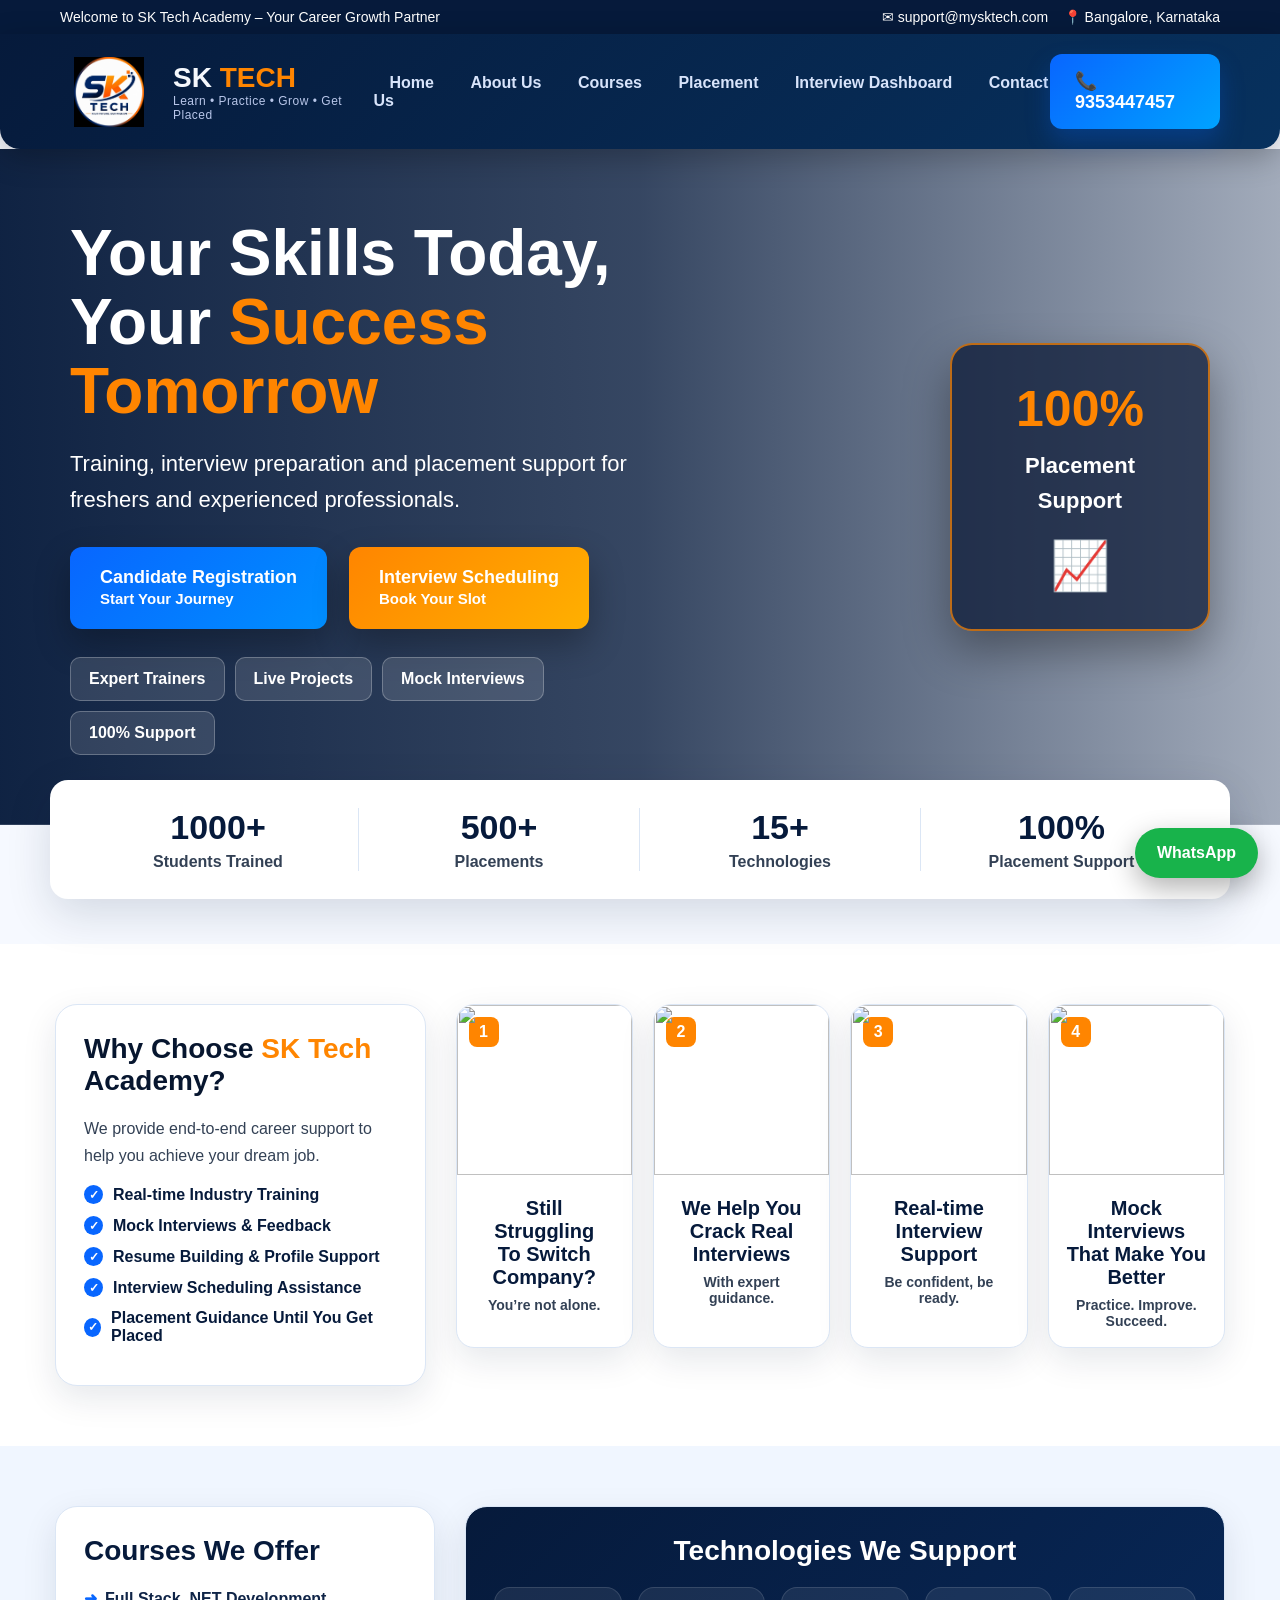
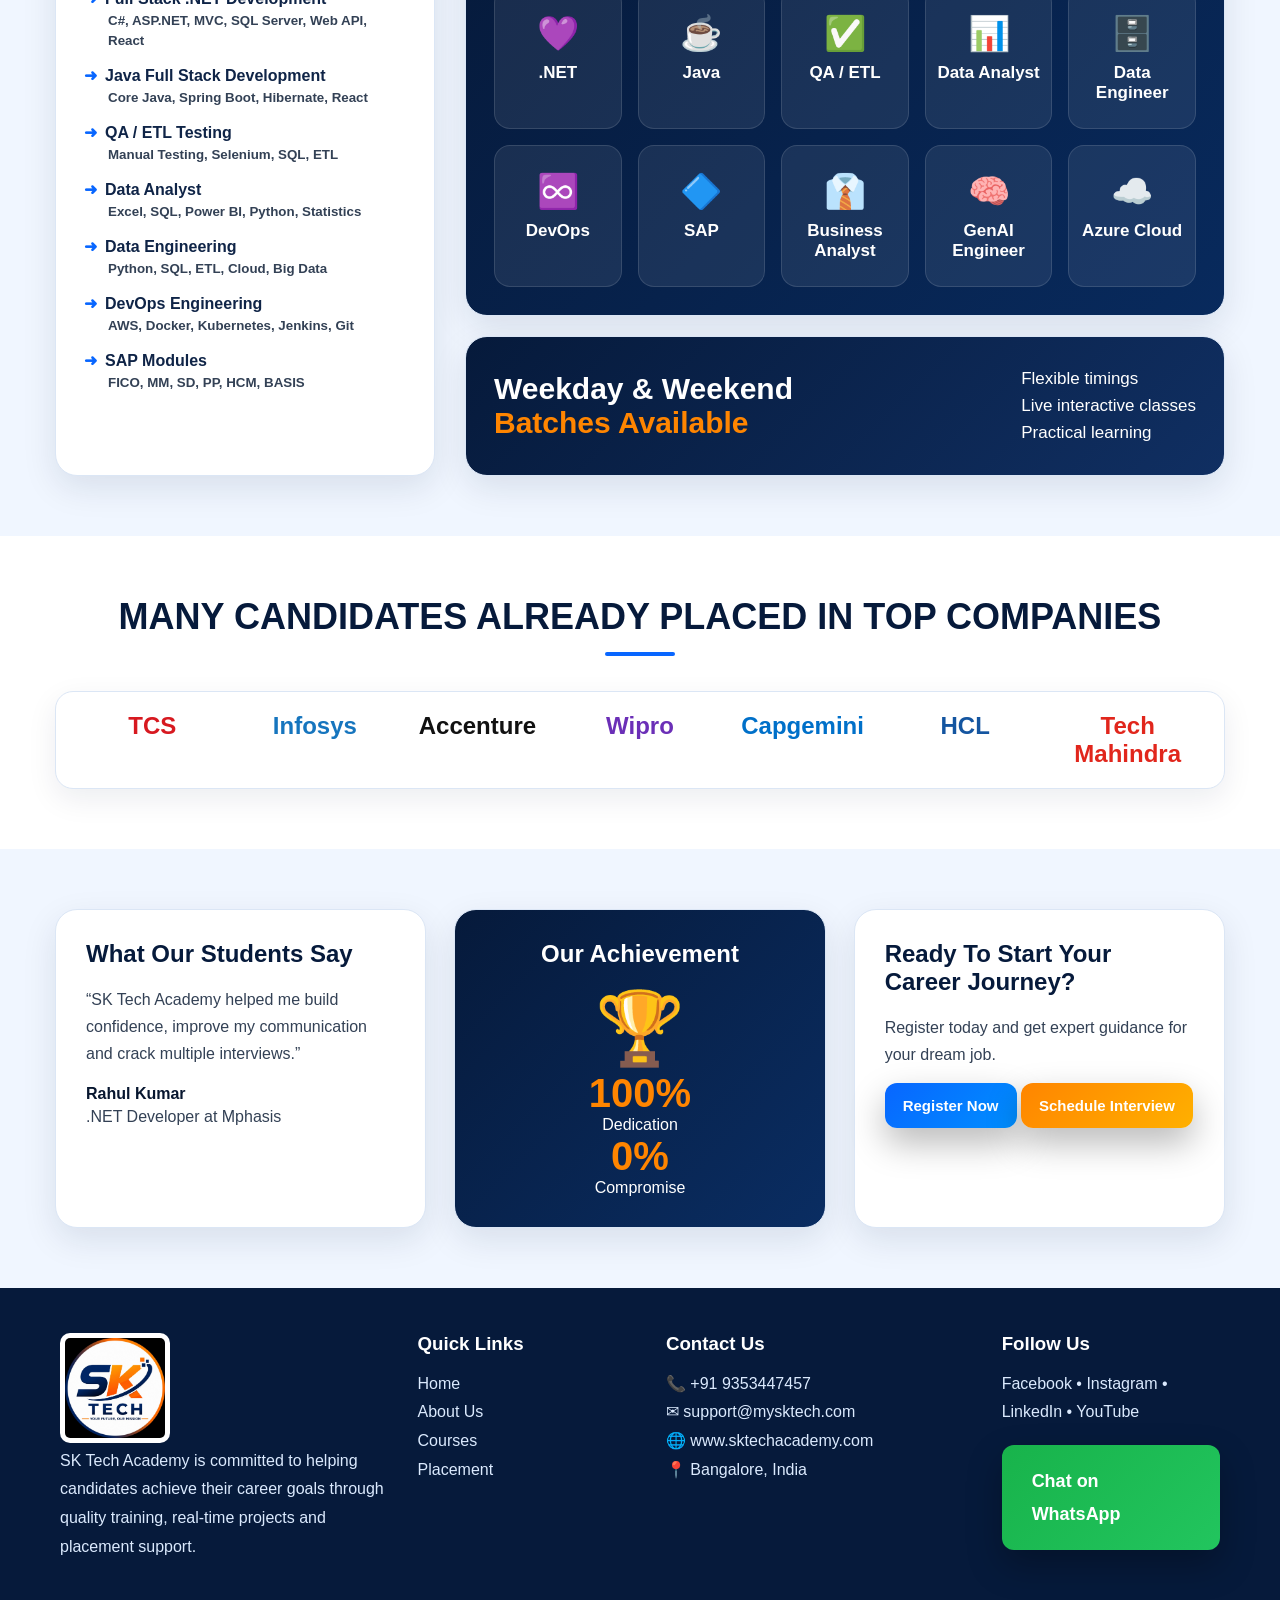
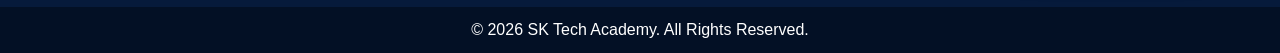
==== commit 7b27a366: "Add files via upload" ====
--- a/index.html
+++ b/index.html
@@ -1,217 +1,249 @@
-<!DOCTYPE html>
-<html lang="en">
-<head>
-<meta charset="UTF-8" />
-<meta name="viewport" content="width=device-width, initial-scale=1.0" />
-<title>SK Tech Academy | Learn • Practice • Grow • Get Placed</title>
-
-<style>
-*{margin:0;padding:0;box-sizing:border-box;font-family:Arial,Helvetica,sans-serif}
-html{scroll-behavior:smooth}
-body{background:#f6f9ff;color:#07162f}
-:root{--navy:#061a3b;--blue:#0866ff;--orange:#ff8500;--green:#18b34b;--text:#334155}
-
-.topbar{background:#061a3b;color:white;padding:9px 60px;display:flex;justify-content:space-between;font-size:14px}
-.header{background:white;padding:15px 60px;display:flex;align-items:center;justify-content:space-between;box-shadow:0 8px 30px rgba(0,0,0,.08);position:sticky;top:0;z-index:1000}
-.logo{display:flex;align-items:center;gap:14px}
-.logo img{width:105px;height:70px;object-fit:contain}
-.logo h2{font-size:28px;color:var(--navy)}
-.logo span{color:var(--orange)}
-.logo small{display:block;font-size:12px;color:var(--text);letter-spacing:.5px}
-nav a{margin:0 16px;text-decoration:none;color:var(--navy);font-weight:800}
-.callbtn{background:linear-gradient(135deg,#0866ff,#00a3ff);color:white;text-decoration:none;padding:16px 25px;border-radius:12px;font-weight:900;font-size:18px;box-shadow:0 12px 25px rgba(8,102,255,.25)}
-
-.hero{min-height:620px;background:linear-gradient(90deg,rgba(6,26,59,.96),rgba(6,26,59,.80),rgba(6,26,59,.35)),url("https://images.unsplash.com/photo-1552664730-d307ca884978?auto=format&fit=crop&w=1800&q=90");background-size:cover;background-position:center;display:grid;grid-template-columns:1.1fr .9fr;align-items:center;padding:70px 70px;color:white}
-.hero h1{font-size:64px;line-height:1.08;margin-bottom:20px}
-.hero h1 span{color:var(--orange)}
-.hero p{font-size:22px;line-height:1.6;margin-bottom:30px}
-.actions{display:flex;gap:22px;flex-wrap:wrap;margin-bottom:28px}
-.btn{display:inline-block;text-decoration:none;color:white;padding:20px 30px;border-radius:12px;font-weight:900;font-size:18px;box-shadow:0 15px 35px rgba(0,0,0,.28);transition:.25s}
-.btn:hover{transform:translateY(-4px)}
-.blue{background:linear-gradient(135deg,#0866ff,#008fff)}
-.orange{background:linear-gradient(135deg,#ff8500,#ffb000)}
-.green{background:linear-gradient(135deg,#18b34b,#22c55e)}
-.hero-tags{display:flex;gap:10px;flex-wrap:wrap}
-.hero-tags span{background:rgba(255,255,255,.13);border:1px solid rgba(255,255,255,.25);padding:12px 18px;border-radius:10px;font-weight:800}
-.support-box{justify-self:end;background:rgba(3,18,48,.70);border:2px solid rgba(255,133,0,.7);border-radius:22px;padding:35px 30px;width:260px;text-align:center;box-shadow:0 20px 45px rgba(0,0,0,.35)}
-.support-box h2{font-size:50px;color:var(--orange)}.support-box p{font-size:22px;font-weight:900;margin:10px 0 20px}
-
-.stats{max-width:1180px;margin:-45px auto 45px;background:white;border-radius:18px;box-shadow:0 15px 45px rgba(6,26,59,.14);display:grid;grid-template-columns:repeat(4,1fr);padding:28px;position:relative;z-index:10}
-.stat{text-align:center;border-right:1px solid #dbe6f5}.stat:last-child{border-right:none}.stat h2{font-size:34px;color:var(--navy)}.stat p{color:var(--text);font-weight:700;margin-top:6px}
-
-.section{padding:60px 55px;background:white}.section.alt{background:#f0f6ff}.title{text-align:center;margin-bottom:35px}.title h2{font-size:36px;text-transform:uppercase;color:var(--navy)}.title span{color:var(--orange)}.line{width:70px;height:4px;background:var(--blue);margin:14px auto;border-radius:20px}
-
-.story{display:grid;grid-template-columns:.65fr 1.35fr;gap:30px;max-width:1180px;margin:auto;align-items:start}
-.why{background:white;border-radius:22px;padding:28px;box-shadow:0 12px 34px rgba(6,26,59,.10);border:1px solid #dbe6f5}
-.why h2{font-size:28px;margin-bottom:18px}.why h2 span{color:var(--orange)}.why p{line-height:1.7;color:var(--text);font-size:16px;margin-bottom:16px}
-.check{display:flex;align-items:center;gap:10px;margin:12px 0;font-weight:800;color:var(--navy)}.dot{width:19px;height:19px;border-radius:50%;background:var(--blue);color:white;display:flex;align-items:center;justify-content:center;font-size:12px}
-.frames{display:grid;grid-template-columns:repeat(4,1fr);gap:20px}
-.frame{background:white;border-radius:18px;overflow:hidden;box-shadow:0 12px 34px rgba(6,26,59,.10);border:1px solid #dbe6f5;position:relative}
-.frame img{width:100%;height:170px;object-fit:cover;filter:saturate(1.08)}
-.num{position:absolute;left:12px;top:12px;background:var(--orange);color:white;width:30px;height:30px;border-radius:8px;display:flex;align-items:center;justify-content:center;font-weight:900}
-.frame div:last-child{padding:18px;text-align:center}.frame h3{font-size:20px;color:var(--navy);margin-bottom:8px}.frame p{font-size:14px;color:var(--text);font-weight:700}
-
-.main-grid{max-width:1180px;margin:auto;display:grid;grid-template-columns:.8fr 1.6fr;gap:30px}
-.courses,.tech-panel,.batch{background:white;border-radius:22px;box-shadow:0 12px 34px rgba(6,26,59,.10);border:1px solid #dbe6f5;padding:28px}
-.courses h2,.tech-panel h2{font-size:28px;color:var(--navy);margin-bottom:20px}
-.course{margin:13px 0;color:#0f2447;font-weight:800;line-height:1.5}.course small{display:block;color:var(--text);font-weight:600;margin-left:24px}
-.arrow{color:var(--blue);font-weight:900;margin-right:8px}
-
-.tech-panel{background:linear-gradient(135deg,#061a3b,#082a5d);color:white}
-.tech-panel h2{text-align:center;color:white}
-.tech-grid{display:grid;grid-template-columns:repeat(5,1fr);gap:16px}
-.tech{background:rgba(255,255,255,.08);border:1px solid rgba(255,255,255,.12);border-radius:16px;padding:25px 10px;text-align:center;font-weight:900;font-size:17px}
-.tech span{display:block;font-size:34px;margin-bottom:10px}
-.batch{margin-top:20px;background:linear-gradient(135deg,#061a3b,#102f62);color:white;display:flex;align-items:center;justify-content:space-between;gap:20px}
-.batch h2{font-size:30px}.batch h2 span{color:var(--orange)}.batch p{font-size:17px;line-height:1.6}
-
-.logos{max-width:1180px;margin:auto;background:white;border:1px solid #dbe6f5;border-radius:18px;padding:20px;display:grid;grid-template-columns:repeat(7,1fr);gap:10px;box-shadow:0 10px 30px rgba(6,26,59,.08)}
-.company{text-align:center;font-weight:900;font-size:24px;color:#123}.company:nth-child(1){color:#d71920}.company:nth-child(2){color:#1675be}.company:nth-child(3){color:#111}.company:nth-child(4){color:#6b2fb7}.company:nth-child(5){color:#0070c9}.company:nth-child(6){color:#1455a0}.company:nth-child(7){color:#e1261c}
-
-.bottom-grid{max-width:1180px;margin:auto;display:grid;grid-template-columns:1fr 1fr 1fr;gap:28px}
-.testimonial,.achievement,.ready{background:white;border-radius:22px;padding:30px;box-shadow:0 12px 34px rgba(6,26,59,.10);border:1px solid #dbe6f5}
-.testimonial h2,.achievement h2,.ready h2{color:var(--navy);margin-bottom:18px}
-.testimonial p,.ready p{line-height:1.7;color:var(--text)}
-.achievement{background:linear-gradient(135deg,#061a3b,#0a2d62);color:white;text-align:center}.achievement h2{color:white}.cup{font-size:72px}.achievement b{font-size:40px;color:var(--orange)}
-.ready .btn{padding:14px 18px;font-size:15px;margin-top:15px}
-
-footer{background:#061a3b;color:white;padding:45px 60px;display:grid;grid-template-columns:1.5fr 1fr 1.4fr 1fr;gap:30px}
-footer img{width:110px;background:white;border-radius:10px;padding:5px}footer h3{margin-bottom:15px}footer p,footer a{color:#dbeafe;text-decoration:none;line-height:1.8}
-.copy{background:#031025;color:white;text-align:center;padding:14px}.whatsapp{position:fixed;right:22px;bottom:22px;background:#18b34b;color:white;text-decoration:none;padding:16px 22px;border-radius:50px;font-weight:900;box-shadow:0 10px 28px rgba(0,0,0,.30);z-index:999}
-
-@media(max-width:950px){
-.topbar{display:none}.header{padding:15px;flex-direction:column;gap:12px}nav{display:flex;flex-wrap:wrap;justify-content:center}.hero{grid-template-columns:1fr;text-align:center;padding:55px 20px}.hero h1{font-size:42px}.support-box{display:none}.actions,.hero-tags{justify-content:center}.stats,.story,.main-grid,.bottom-grid,footer{grid-template-columns:1fr}.frames,.tech-grid,.logos{grid-template-columns:repeat(2,1fr)}.stat{border-right:none;border-bottom:1px solid #dbe6f5}.stat:last-child{border-bottom:none}
-}
-</style>
-</head>
-
-<body>
-
-<div class="topbar">
-  <span>Welcome to SK Tech Academy – Your Career Growth Partner</span>
-  <span>✉ support@mysktech.com &nbsp;&nbsp; 📍 Bangalore, Karnataka</span>
-</div>
-
-<header class="header">
-  <div class="logo">
-    <img src="logo.jpeg" alt="SK Tech Logo">
-    <div>
-      <h2>SK <span>TECH</span></h2>
-      <small>Learn • Practice • Grow • Get Placed</small>
-    </div>
-  </div>
-  <nav>
-    <a href="#home">Home</a>
-    <a href="#why">About Us</a>
-    <a href="#courses">Courses</a>
-    <a href="#placement">Placement</a>
-    <a href="#contact">Contact Us</a>
-  </nav>
-  <a class="callbtn" href="tel:9353447457">📞 9353447457</a>
-</header>
-
-<section id="home" class="hero">
-  <div>
-    <h1>Your Skills Today,<br>Your <span>Success Tomorrow</span></h1>
-    <p>Training, interview preparation and placement support for freshers and experienced professionals.</p>
-    <div class="actions">
-      <a class="btn blue" target="_blank" href="https://forms.gle/h9aqB2KtMqqB9rmc6">Candidate Registration<br><small>Start Your Journey</small></a>
-      <a class="btn orange" target="_blank" href="https://script.google.com/macros/s/AKfycbzzML8wx7lF_0caPkVZVsLgpHvPX1brwcgWPW8Pg8t4EwYzUQHsMmB_R8AJdDSjA3t1RA/exec">Interview Scheduling<br><small>Book Your Slot</small></a>
-    </div>
-    <div class="hero-tags">
-      <span>Expert Trainers</span><span>Live Projects</span><span>Mock Interviews</span><span>100% Support</span>
-    </div>
-  </div>
-  <div class="support-box">
-    <h2>100%</h2>
-    <p>Placement Support</p>
-    <div style="font-size:48px;color:#ff8500">📈</div>
-  </div>
-</section>
-
-<div class="stats">
-  <div class="stat"><h2>1000+</h2><p>Students Trained</p></div>
-  <div class="stat"><h2>500+</h2><p>Placements</p></div>
-  <div class="stat"><h2>15+</h2><p>Technologies</p></div>
-  <div class="stat"><h2>100%</h2><p>Placement Support</p></div>
-</div>
-
-<section id="why" class="section">
-  <div class="story">
-    <div class="why">
-      <h2>Why Choose <span>SK Tech</span> Academy?</h2>
-      <p>We provide end-to-end career support to help you achieve your dream job.</p>
-      <div class="check"><span class="dot">✓</span> Real-time Industry Training</div>
-      <div class="check"><span class="dot">✓</span> Mock Interviews & Feedback</div>
-      <div class="check"><span class="dot">✓</span> Resume Building & Profile Support</div>
-      <div class="check"><span class="dot">✓</span> Interview Scheduling Assistance</div>
-      <div class="check"><span class="dot">✓</span> Placement Guidance Until You Get Placed</div>
-    </div>
-    <div class="frames">
-      <div class="frame"><span class="num">1</span><img src="https://images.unsplash.com/photo-1516321318423-f06f85e504b3?auto=format&fit=crop&w=700&q=80"><div><h3>Still Struggling<br>To Switch Company?</h3><p>You’re not alone.</p></div></div>
-      <div class="frame"><span class="num">2</span><img src="https://images.unsplash.com/photo-1560250097-0b93528c311a?auto=format&fit=crop&w=700&q=80"><div><h3>We Help You<br>Crack Real Interviews</h3><p>With expert guidance.</p></div></div>
-      <div class="frame"><span class="num">3</span><img src="https://images.unsplash.com/photo-1551836022-d5d88e9218df?auto=format&fit=crop&w=700&q=80"><div><h3>Real-time Interview<br>Support</h3><p>Be confident, be ready.</p></div></div>
-      <div class="frame"><span class="num">4</span><img src="https://images.unsplash.com/photo-1551836022-8b2858c9c69b?auto=format&fit=crop&w=700&q=80"><div><h3>Mock Interviews<br>That Make You Better</h3><p>Practice. Improve. Succeed.</p></div></div>
-    </div>
-  </div>
-</section>
-
-<section id="courses" class="section alt">
-  <div class="main-grid">
-    <div class="courses">
-      <h2>Courses We Offer</h2>
-      <div class="course"><span class="arrow">➜</span>Full Stack .NET Development<small>C#, ASP.NET, MVC, SQL Server, Web API, React</small></div>
-      <div class="course"><span class="arrow">➜</span>Java Full Stack Development<small>Core Java, Spring Boot, Hibernate, React</small></div>
-      <div class="course"><span class="arrow">➜</span>QA / ETL Testing<small>Manual Testing, Selenium, SQL, ETL</small></div>
-      <div class="course"><span class="arrow">➜</span>Data Analyst<small>Excel, SQL, Power BI, Python, Statistics</small></div>
-      <div class="course"><span class="arrow">➜</span>Data Engineering<small>Python, SQL, ETL, Cloud, Big Data</small></div>
-      <div class="course"><span class="arrow">➜</span>DevOps Engineering<small>AWS, Docker, Kubernetes, Jenkins, Git</small></div>
-      <div class="course"><span class="arrow">➜</span>SAP Modules<small>FICO, MM, SD, PP, HCM, BASIS</small></div>
-    </div>
-
-    <div>
-      <div class="tech-panel">
-        <h2>Technologies We Support</h2>
-        <div class="tech-grid">
-          <div class="tech"><span>💜</span>.NET</div><div class="tech"><span>☕</span>Java</div><div class="tech"><span>✅</span>QA / ETL</div><div class="tech"><span>📊</span>Data Analyst</div><div class="tech"><span>🗄️</span>Data Engineer</div>
-          <div class="tech"><span>♾️</span>DevOps</div><div class="tech"><span>🔷</span>SAP</div><div class="tech"><span>👔</span>Business Analyst</div><div class="tech"><span>🧠</span>GenAI Engineer</div><div class="tech"><span>☁️</span>Azure Cloud</div>
-        </div>
-      </div>
-      <div class="batch">
-        <h2>Weekday & Weekend<br><span>Batches Available</span></h2>
-        <p>Flexible timings<br>Live interactive classes<br>Practical learning</p>
-      </div>
-    </div>
-  </div>
-</section>
-
-<section id="placement" class="section">
-  <div class="title">
-    <h2>Many Candidates Already Placed In Top Companies</h2>
-    <div class="line"></div>
-  </div>
-  <div class="logos">
-    <div class="company">TCS</div><div class="company">Infosys</div><div class="company">Accenture</div><div class="company">Wipro</div><div class="company">Capgemini</div><div class="company">HCL</div><div class="company">Tech Mahindra</div>
-  </div>
-</section>
-
-<section class="section alt">
-  <div class="bottom-grid">
-    <div class="testimonial"><h2>What Our Students Say</h2><p>“SK Tech Academy helped me build confidence, improve my communication and crack multiple interviews.”</p><br><b>Rahul Kumar</b><p>.NET Developer at Mphasis</p></div>
-    <div class="achievement"><h2>Our Achievement</h2><div class="cup">🏆</div><p><b>100%</b><br>Dedication</p><p><b>0%</b><br>Compromise</p></div>
-    <div class="ready"><h2>Ready To Start Your Career Journey?</h2><p>Register today and get expert guidance for your dream job.</p><a class="btn blue" target="_blank" href="https://forms.gle/h9aqB2KtMqqB9rmc6">Register Now</a> <a class="btn orange" target="_blank" href="https://script.google.com/macros/s/AKfycbzzML8wx7lF_0caPkVZVsLgpHvPX1brwcgWPW8Pg8t4EwYzUQHsMmB_R8AJdDSjA3t1RA/exec">Schedule Interview</a></div>
-  </div>
-</section>
-
-<footer id="contact">
-  <div><img src="logo.jpeg" alt="SK Tech Logo"><p>SK Tech Academy is committed to helping candidates achieve their career goals through quality training, real-time projects and placement support.</p></div>
-  <div><h3>Quick Links</h3><p><a href="#home">Home</a></p><p><a href="#why">About Us</a></p><p><a href="#courses">Courses</a></p><p><a href="#placement">Placement</a></p></div>
-  <div><h3>Contact Us</h3><p>📞 +91 9353447457</p><p>✉ support@mysktech.com</p><p>🌐 www.sktechacademy.com</p><p>📍 Bangalore, India</p></div>
-  <div><h3>Follow Us</h3><p>Facebook • Instagram • LinkedIn • YouTube</p><br><a class="btn green" href="https://wa.me/919353447457" target="_blank">Chat on WhatsApp</a></div>
-</footer>
-
-<div class="copy">© 2026 SK Tech Academy. All Rights Reserved.</div>
-<a class="whatsapp" target="_blank" href="https://wa.me/919353447457">WhatsApp</a>
-
-</body>
-</html>
+<!DOCTYPE html>
+<html lang="en">
+<head>
+<meta charset="UTF-8" />
+<meta name="viewport" content="width=device-width, initial-scale=1.0" />
+<title>SK Tech Academy | Learn • Practice • Grow • Get Placed</title>
+
+<style>
+*{margin:0;padding:0;box-sizing:border-box;font-family:Arial,Helvetica,sans-serif}
+html{scroll-behavior:smooth}
+body{background:#f6f9ff;color:#07162f}
+:root{--navy:#061a3b;--blue:#0866ff;--orange:#ff8500;--green:#18b34b;--text:#334155}
+
+.topbar{background:#061a3b;color:white;padding:9px 60px;display:flex;justify-content:space-between;font-size:14px}
+.header{
+  /* Premium dark gradient header for consistency with dashboard */
+  background: linear-gradient(135deg,#061a3b,#07315e);
+  padding:20px 60px;
+  display:flex;
+  align-items:center;
+  justify-content:space-between;
+  box-shadow:0 8px 30px rgba(0,0,0,.25);
+  position:sticky;
+  top:0;
+  z-index:1000;
+  color:#f4f7fc;
+  border-bottom-left-radius:20px;
+  border-bottom-right-radius:20px;
+}
+.logo{display:flex;align-items:center;gap:14px}
+.logo img{width:105px;height:70px;object-fit:contain}
+.logo h2{font-size:28px;color:var(--navy)}
+.logo span{color:var(--orange)}
+.logo small{display:block;font-size:12px;color:var(--text);letter-spacing:.5px}
+
+/* Override logo text colors when inside the dark header for better contrast */
+.header .logo h2 {
+  color: #f4f7fc;
+}
+.header .logo small {
+  color: #b8c6e9;
+}
+nav a{
+  margin:0 16px;
+  text-decoration:none;
+  color:#d8e4fb;
+  font-weight:800;
+  transition:.3s;
+}
+nav a:hover{
+  color:var(--orange);
+}
+.callbtn{background:linear-gradient(135deg,#0866ff,#00a3ff);color:white;text-decoration:none;padding:16px 25px;border-radius:12px;font-weight:900;font-size:18px;box-shadow:0 12px 25px rgba(8,102,255,.25)}
+
+.hero{min-height:620px;background:linear-gradient(90deg,rgba(6,26,59,.96),rgba(6,26,59,.80),rgba(6,26,59,.35)),url("https://images.unsplash.com/photo-1552664730-d307ca884978?auto=format&fit=crop&w=1800&q=90");background-size:cover;background-position:center;display:grid;grid-template-columns:1.1fr .9fr;align-items:center;padding:70px 70px;color:white}
+.hero h1{font-size:64px;line-height:1.08;margin-bottom:20px}
+.hero h1 span{color:var(--orange)}
+.hero p{font-size:22px;line-height:1.6;margin-bottom:30px}
+.actions{display:flex;gap:22px;flex-wrap:wrap;margin-bottom:28px}
+.btn{display:inline-block;text-decoration:none;color:white;padding:20px 30px;border-radius:12px;font-weight:900;font-size:18px;box-shadow:0 15px 35px rgba(0,0,0,.28);transition:.25s}
+.btn:hover{transform:translateY(-4px)}
+.blue{background:linear-gradient(135deg,#0866ff,#008fff)}
+.orange{background:linear-gradient(135deg,#ff8500,#ffb000)}
+.green{background:linear-gradient(135deg,#18b34b,#22c55e)}
+.hero-tags{display:flex;gap:10px;flex-wrap:wrap}
+.hero-tags span{background:rgba(255,255,255,.13);border:1px solid rgba(255,255,255,.25);padding:12px 18px;border-radius:10px;font-weight:800}
+.support-box{justify-self:end;background:rgba(3,18,48,.70);border:2px solid rgba(255,133,0,.7);border-radius:22px;padding:35px 30px;width:260px;text-align:center;box-shadow:0 20px 45px rgba(0,0,0,.35)}
+.support-box h2{font-size:50px;color:var(--orange)}.support-box p{font-size:22px;font-weight:900;margin:10px 0 20px}
+
+.stats{max-width:1180px;margin:-45px auto 45px;background:white;border-radius:18px;box-shadow:0 15px 45px rgba(6,26,59,.14);display:grid;grid-template-columns:repeat(4,1fr);padding:28px;position:relative;z-index:10}
+.stat{text-align:center;border-right:1px solid #dbe6f5}.stat:last-child{border-right:none}.stat h2{font-size:34px;color:var(--navy)}.stat p{color:var(--text);font-weight:700;margin-top:6px}
+
+.section{padding:60px 55px;background:white}.section.alt{background:#f0f6ff}.title{text-align:center;margin-bottom:35px}.title h2{font-size:36px;text-transform:uppercase;color:var(--navy)}.title span{color:var(--orange)}.line{width:70px;height:4px;background:var(--blue);margin:14px auto;border-radius:20px}
+
+.story{display:grid;grid-template-columns:.65fr 1.35fr;gap:30px;max-width:1180px;margin:auto;align-items:start}
+.why{background:white;border-radius:22px;padding:28px;box-shadow:0 12px 34px rgba(6,26,59,.10);border:1px solid #dbe6f5}
+.why h2{font-size:28px;margin-bottom:18px}.why h2 span{color:var(--orange)}.why p{line-height:1.7;color:var(--text);font-size:16px;margin-bottom:16px}
+.check{display:flex;align-items:center;gap:10px;margin:12px 0;font-weight:800;color:var(--navy)}.dot{width:19px;height:19px;border-radius:50%;background:var(--blue);color:white;display:flex;align-items:center;justify-content:center;font-size:12px}
+.frames{display:grid;grid-template-columns:repeat(4,1fr);gap:20px}
+.frame{background:white;border-radius:18px;overflow:hidden;box-shadow:0 12px 34px rgba(6,26,59,.10);border:1px solid #dbe6f5;position:relative}
+.frame img{width:100%;height:170px;object-fit:cover;filter:saturate(1.08)}
+.num{position:absolute;left:12px;top:12px;background:var(--orange);color:white;width:30px;height:30px;border-radius:8px;display:flex;align-items:center;justify-content:center;font-weight:900}
+.frame div:last-child{padding:18px;text-align:center}.frame h3{font-size:20px;color:var(--navy);margin-bottom:8px}.frame p{font-size:14px;color:var(--text);font-weight:700}
+
+.main-grid{max-width:1180px;margin:auto;display:grid;grid-template-columns:.8fr 1.6fr;gap:30px}
+.courses,.tech-panel,.batch{background:white;border-radius:22px;box-shadow:0 12px 34px rgba(6,26,59,.10);border:1px solid #dbe6f5;padding:28px}
+.courses h2,.tech-panel h2{font-size:28px;color:var(--navy);margin-bottom:20px}
+.course{margin:13px 0;color:#0f2447;font-weight:800;line-height:1.5}.course small{display:block;color:var(--text);font-weight:600;margin-left:24px}
+.arrow{color:var(--blue);font-weight:900;margin-right:8px}
+
+.tech-panel{background:linear-gradient(135deg,#061a3b,#082a5d);color:white}
+.tech-panel h2{text-align:center;color:white}
+.tech-grid{display:grid;grid-template-columns:repeat(5,1fr);gap:16px}
+.tech{background:rgba(255,255,255,.08);border:1px solid rgba(255,255,255,.12);border-radius:16px;padding:25px 10px;text-align:center;font-weight:900;font-size:17px}
+.tech span{display:block;font-size:34px;margin-bottom:10px}
+.batch{margin-top:20px;background:linear-gradient(135deg,#061a3b,#102f62);color:white;display:flex;align-items:center;justify-content:space-between;gap:20px}
+.batch h2{font-size:30px}.batch h2 span{color:var(--orange)}.batch p{font-size:17px;line-height:1.6}
+
+.logos{max-width:1180px;margin:auto;background:white;border:1px solid #dbe6f5;border-radius:18px;padding:20px;display:grid;grid-template-columns:repeat(7,1fr);gap:10px;box-shadow:0 10px 30px rgba(6,26,59,.08)}
+.company{text-align:center;font-weight:900;font-size:24px;color:#123}.company:nth-child(1){color:#d71920}.company:nth-child(2){color:#1675be}.company:nth-child(3){color:#111}.company:nth-child(4){color:#6b2fb7}.company:nth-child(5){color:#0070c9}.company:nth-child(6){color:#1455a0}.company:nth-child(7){color:#e1261c}
+
+.bottom-grid{max-width:1180px;margin:auto;display:grid;grid-template-columns:1fr 1fr 1fr;gap:28px}
+.testimonial,.achievement,.ready{background:white;border-radius:22px;padding:30px;box-shadow:0 12px 34px rgba(6,26,59,.10);border:1px solid #dbe6f5}
+.testimonial h2,.achievement h2,.ready h2{color:var(--navy);margin-bottom:18px}
+.testimonial p,.ready p{line-height:1.7;color:var(--text)}
+.achievement{background:linear-gradient(135deg,#061a3b,#0a2d62);color:white;text-align:center}.achievement h2{color:white}.cup{font-size:72px}.achievement b{font-size:40px;color:var(--orange)}
+.ready .btn{padding:14px 18px;font-size:15px;margin-top:15px}
+
+footer{background:#061a3b;color:white;padding:45px 60px;display:grid;grid-template-columns:1.5fr 1fr 1.4fr 1fr;gap:30px}
+footer img{width:110px;background:white;border-radius:10px;padding:5px}footer h3{margin-bottom:15px}footer p,footer a{color:#dbeafe;text-decoration:none;line-height:1.8}
+.copy{background:#031025;color:white;text-align:center;padding:14px}.whatsapp{position:fixed;right:22px;bottom:22px;background:#18b34b;color:white;text-decoration:none;padding:16px 22px;border-radius:50px;font-weight:900;box-shadow:0 10px 28px rgba(0,0,0,.30);z-index:999}
+
+@media(max-width:950px){
+.topbar{display:none}.header{padding:15px;flex-direction:column;gap:12px}nav{display:flex;flex-wrap:wrap;justify-content:center}.hero{grid-template-columns:1fr;text-align:center;padding:55px 20px}.hero h1{font-size:42px}.support-box{display:none}.actions,.hero-tags{justify-content:center}.stats,.story,.main-grid,.bottom-grid,footer{grid-template-columns:1fr}.frames,.tech-grid,.logos{grid-template-columns:repeat(2,1fr)}.stat{border-right:none;border-bottom:1px solid #dbe6f5}.stat:last-child{border-bottom:none}
+}
+</style>
+</head>
+
+<body>
+
+<div class="topbar">
+  <span>Welcome to SK Tech Academy – Your Career Growth Partner</span>
+  <span>✉ support@mysktech.com &nbsp;&nbsp; 📍 Bangalore, Karnataka</span>
+</div>
+
+<header class="header">
+  <div class="logo">
+    <img src="logo.jpeg" alt="SK Tech Logo">
+    <div>
+      <h2>SK <span>TECH</span></h2>
+      <small>Learn • Practice • Grow • Get Placed</small>
+    </div>
+  </div>
+  <nav>
+    <a href="#home">Home</a>
+    <a href="#why">About Us</a>
+    <a href="#courses">Courses</a>
+    <a href="#placement">Placement</a>
+     <a href="interviews.html">Interview Dashboard</a>
+    <a href="#contact">Contact Us</a>
+  </nav>
+  <a class="callbtn" href="tel:9353447457">📞 9353447457</a>
+</header>
+
+<section id="home" class="hero">
+  <div>
+    <h1>Your Skills Today,<br>Your <span>Success Tomorrow</span></h1>
+    <p>Training, interview preparation and placement support for freshers and experienced professionals.</p>
+    <div class="actions">
+      <a class="btn blue" target="_blank" href="https://forms.gle/h9aqB2KtMqqB9rmc6">Candidate Registration<br><small>Start Your Journey</small></a>
+      <a class="btn orange" target="_blank" href="https://script.google.com/macros/s/AKfycbzzML8wx7lF_0caPkVZVsLgpHvPX1brwcgWPW8Pg8t4EwYzUQHsMmB_R8AJdDSjA3t1RA/exec">Interview Scheduling<br><small>Book Your Slot</small></a>
+    </div>
+    <div class="hero-tags">
+      <span>Expert Trainers</span><span>Live Projects</span><span>Mock Interviews</span><span>100% Support</span>
+    </div>
+  </div>
+  <div class="support-box">
+    <h2>100%</h2>
+    <p>Placement Support</p>
+    <div style="font-size:48px;color:#ff8500">📈</div>
+  </div>
+</section>
+
+<div class="stats">
+  <div class="stat"><h2>1000+</h2><p>Students Trained</p></div>
+  <div class="stat"><h2>500+</h2><p>Placements</p></div>
+  <div class="stat"><h2>15+</h2><p>Technologies</p></div>
+  <div class="stat"><h2>100%</h2><p>Placement Support</p></div>
+</div>
+
+<section id="why" class="section">
+  <div class="story">
+    <div class="why">
+      <h2>Why Choose <span>SK Tech</span> Academy?</h2>
+      <p>We provide end-to-end career support to help you achieve your dream job.</p>
+      <div class="check"><span class="dot">✓</span> Real-time Industry Training</div>
+      <div class="check"><span class="dot">✓</span> Mock Interviews & Feedback</div>
+      <div class="check"><span class="dot">✓</span> Resume Building & Profile Support</div>
+      <div class="check"><span class="dot">✓</span> Interview Scheduling Assistance</div>
+      <div class="check"><span class="dot">✓</span> Placement Guidance Until You Get Placed</div>
+    </div>
+    <div class="frames">
+      <div class="frame"><span class="num">1</span><img src="https://images.unsplash.com/photo-1516321318423-f06f85e504b3?auto=format&fit=crop&w=700&q=80"><div><h3>Still Struggling<br>To Switch Company?</h3><p>You’re not alone.</p></div></div>
+      <div class="frame"><span class="num">2</span><img src="https://images.unsplash.com/photo-1560250097-0b93528c311a?auto=format&fit=crop&w=700&q=80"><div><h3>We Help You<br>Crack Real Interviews</h3><p>With expert guidance.</p></div></div>
+      <div class="frame"><span class="num">3</span><img src="https://images.unsplash.com/photo-1551836022-d5d88e9218df?auto=format&fit=crop&w=700&q=80"><div><h3>Real-time Interview<br>Support</h3><p>Be confident, be ready.</p></div></div>
+      <div class="frame"><span class="num">4</span><img src="https://images.unsplash.com/photo-1551836022-8b2858c9c69b?auto=format&fit=crop&w=700&q=80"><div><h3>Mock Interviews<br>That Make You Better</h3><p>Practice. Improve. Succeed.</p></div></div>
+    </div>
+  </div>
+</section>
+
+<section id="courses" class="section alt">
+  <div class="main-grid">
+    <div class="courses">
+      <h2>Courses We Offer</h2>
+      <div class="course"><span class="arrow">➜</span>Full Stack .NET Development<small>C#, ASP.NET, MVC, SQL Server, Web API, React</small></div>
+      <div class="course"><span class="arrow">➜</span>Java Full Stack Development<small>Core Java, Spring Boot, Hibernate, React</small></div>
+      <div class="course"><span class="arrow">➜</span>QA / ETL Testing<small>Manual Testing, Selenium, SQL, ETL</small></div>
+      <div class="course"><span class="arrow">➜</span>Data Analyst<small>Excel, SQL, Power BI, Python, Statistics</small></div>
+      <div class="course"><span class="arrow">➜</span>Data Engineering<small>Python, SQL, ETL, Cloud, Big Data</small></div>
+      <div class="course"><span class="arrow">➜</span>DevOps Engineering<small>AWS, Docker, Kubernetes, Jenkins, Git</small></div>
+      <div class="course"><span class="arrow">➜</span>SAP Modules<small>FICO, MM, SD, PP, HCM, BASIS</small></div>
+    </div>
+
+    <div>
+      <div class="tech-panel">
+        <h2>Technologies We Support</h2>
+        <div class="tech-grid">
+          <div class="tech"><span>💜</span>.NET</div><div class="tech"><span>☕</span>Java</div><div class="tech"><span>✅</span>QA / ETL</div><div class="tech"><span>📊</span>Data Analyst</div><div class="tech"><span>🗄️</span>Data Engineer</div>
+          <div class="tech"><span>♾️</span>DevOps</div><div class="tech"><span>🔷</span>SAP</div><div class="tech"><span>👔</span>Business Analyst</div><div class="tech"><span>🧠</span>GenAI Engineer</div><div class="tech"><span>☁️</span>Azure Cloud</div>
+        </div>
+      </div>
+      <div class="batch">
+        <h2>Weekday & Weekend<br><span>Batches Available</span></h2>
+        <p>Flexible timings<br>Live interactive classes<br>Practical learning</p>
+      </div>
+    </div>
+  </div>
+</section>
+
+<section id="placement" class="section">
+  <div class="title">
+    <h2>Many Candidates Already Placed In Top Companies</h2>
+    <div class="line"></div>
+  </div>
+  <div class="logos">
+    <div class="company">TCS</div><div class="company">Infosys</div><div class="company">Accenture</div><div class="company">Wipro</div><div class="company">Capgemini</div><div class="company">HCL</div><div class="company">Tech Mahindra</div>
+  </div>
+</section>
+
+<section class="section alt">
+  <div class="bottom-grid">
+    <div class="testimonial"><h2>What Our Students Say</h2><p>“SK Tech Academy helped me build confidence, improve my communication and crack multiple interviews.”</p><br><b>Rahul Kumar</b><p>.NET Developer at Mphasis</p></div>
+    <div class="achievement"><h2>Our Achievement</h2><div class="cup">🏆</div><p><b>100%</b><br>Dedication</p><p><b>0%</b><br>Compromise</p></div>
+    <div class="ready"><h2>Ready To Start Your Career Journey?</h2><p>Register today and get expert guidance for your dream job.</p><a class="btn blue" target="_blank" href="https://forms.gle/h9aqB2KtMqqB9rmc6">Register Now</a> <a class="btn orange" target="_blank" href="https://script.google.com/macros/s/AKfycbzzML8wx7lF_0caPkVZVsLgpHvPX1brwcgWPW8Pg8t4EwYzUQHsMmB_R8AJdDSjA3t1RA/exec">Schedule Interview</a></div>
+  </div>
+</section>
+
+<footer id="contact">
+  <div><img src="logo.jpeg" alt="SK Tech Logo"><p>SK Tech Academy is committed to helping candidates achieve their career goals through quality training, real-time projects and placement support.</p></div>
+  <div><h3>Quick Links</h3><p><a href="#home">Home</a></p><p><a href="#why">About Us</a></p><p><a href="#courses">Courses</a></p><p><a href="#placement">Placement</a></p></div>
+  <div><h3>Contact Us</h3><p>📞 +91 9353447457</p><p>✉ support@mysktech.com</p><p>🌐 www.sktechacademy.com</p><p>📍 Bangalore, India</p></div>
+  <div><h3>Follow Us</h3><p>Facebook • Instagram • LinkedIn • YouTube</p><br><a class="btn green" href="https://wa.me/919353447457" target="_blank">Chat on WhatsApp</a></div>
+</footer>
+
+<div class="copy">© 2026 SK Tech Academy. All Rights Reserved.</div>
+<a class="whatsapp" target="_blank" href="https://wa.me/919353447457">WhatsApp</a>
+
+</body>
+</html>
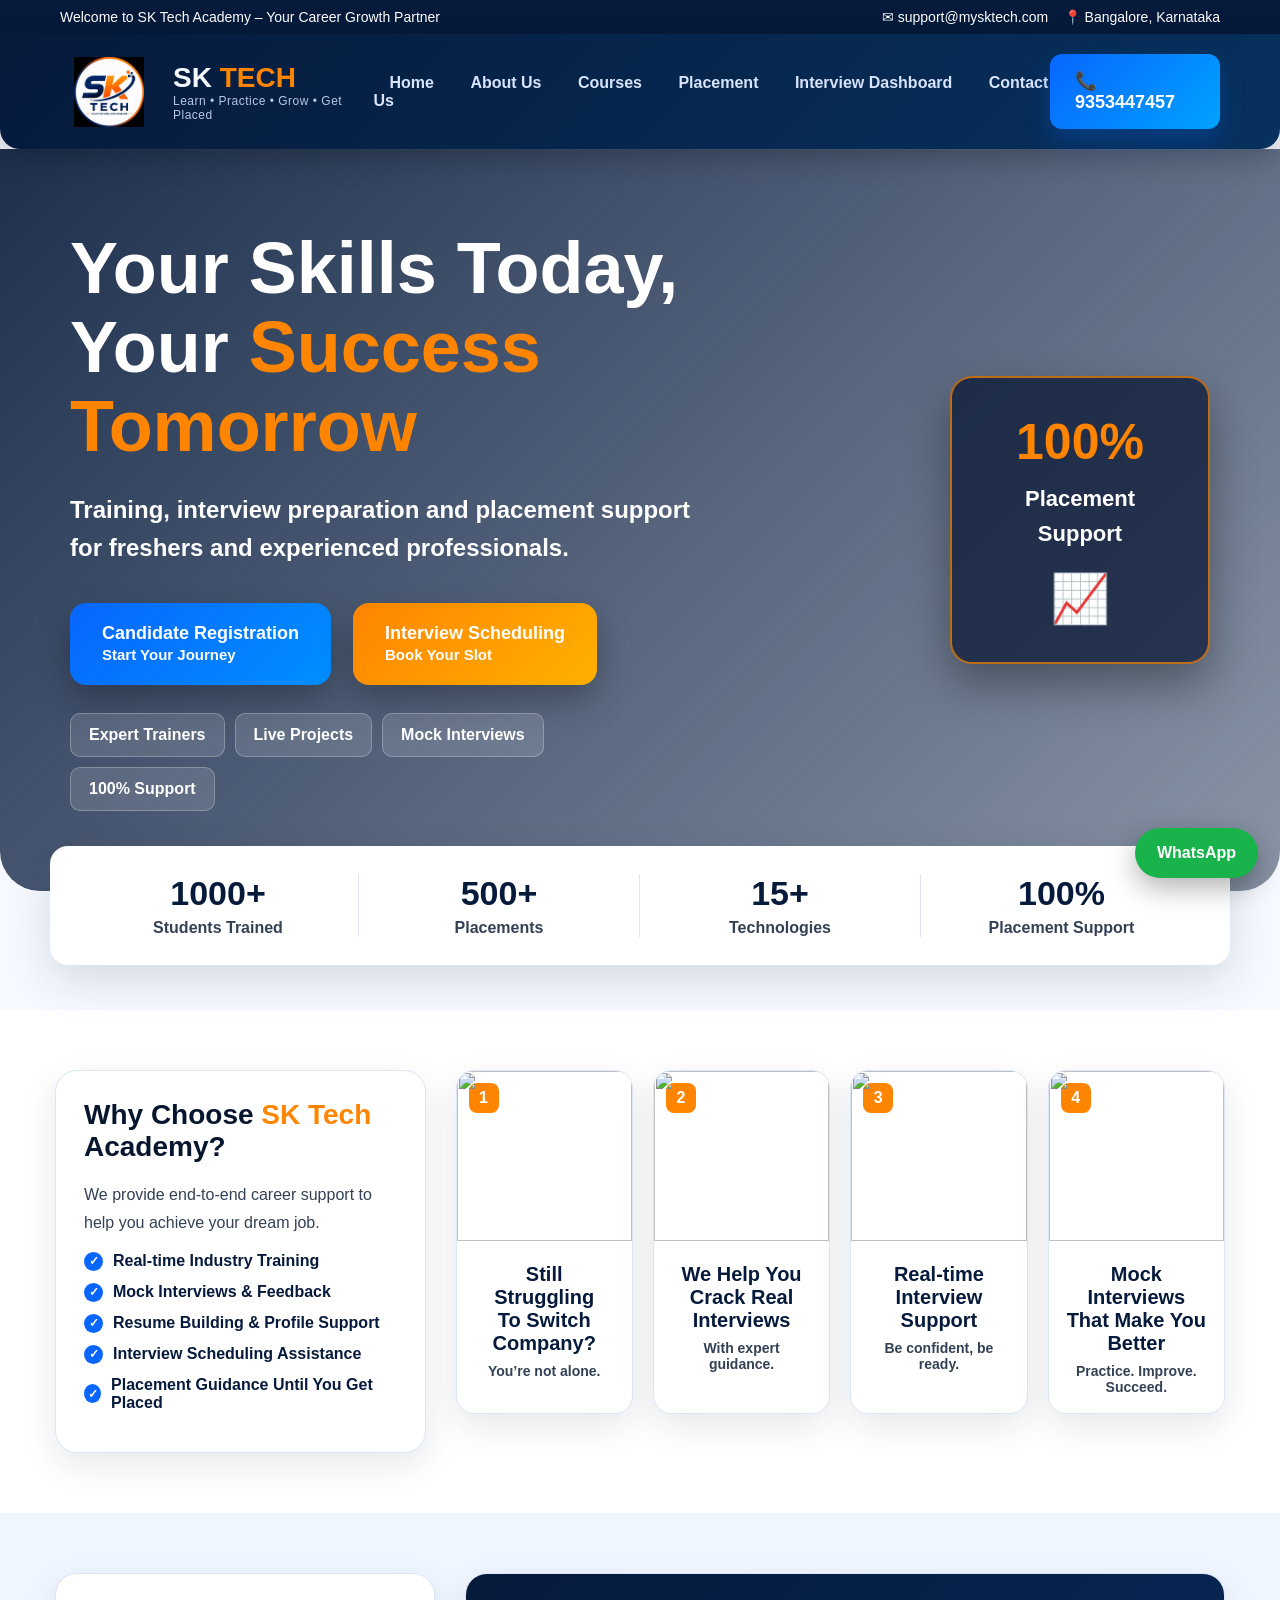
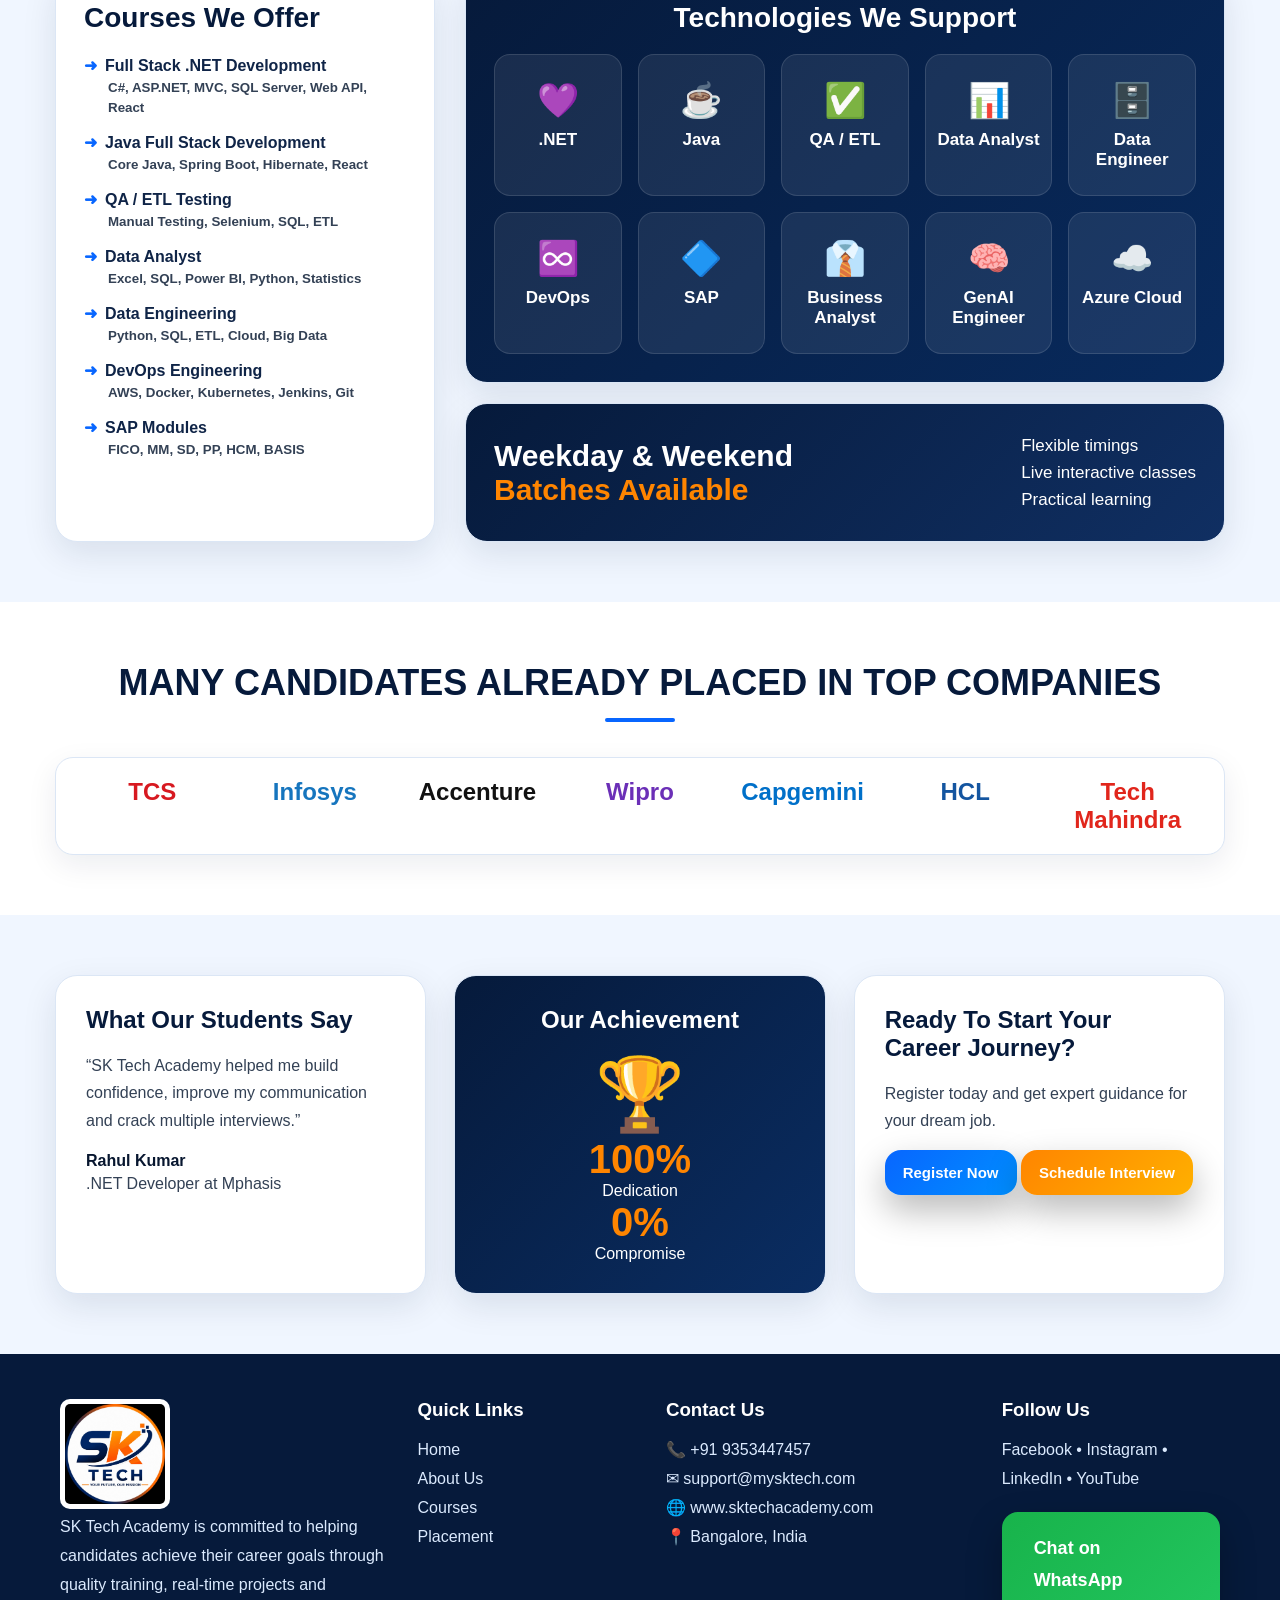
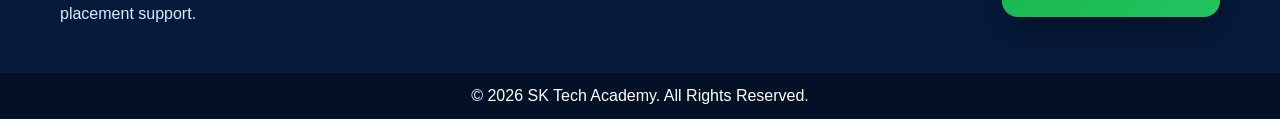
==== commit da5a58a0: "Add files via upload" ====
--- a/index.html
+++ b/index.html
@@ -6,7 +6,7 @@
 <title>SK Tech Academy | Learn • Practice • Grow • Get Placed</title>
 
 <style>
-*{margin:0;padding:0;box-sizing:border-box;font-family:Arial,Helvetica,sans-serif}
+*{margin:0;padding:0;box-sizing:border-box;font-family:'Segoe UI',sans-serif}
 html{scroll-behavior:smooth}
 body{background:#f6f9ff;color:#07162f}
 :root{--navy:#061a3b;--blue:#0866ff;--orange:#ff8500;--green:#18b34b;--text:#334155}
@@ -52,12 +52,45 @@
 }
 .callbtn{background:linear-gradient(135deg,#0866ff,#00a3ff);color:white;text-decoration:none;padding:16px 25px;border-radius:12px;font-weight:900;font-size:18px;box-shadow:0 12px 25px rgba(8,102,255,.25)}
 
-.hero{min-height:620px;background:linear-gradient(90deg,rgba(6,26,59,.96),rgba(6,26,59,.80),rgba(6,26,59,.35)),url("https://images.unsplash.com/photo-1552664730-d307ca884978?auto=format&fit=crop&w=1800&q=90");background-size:cover;background-position:center;display:grid;grid-template-columns:1.1fr .9fr;align-items:center;padding:70px 70px;color:white}
-.hero h1{font-size:64px;line-height:1.08;margin-bottom:20px}
+.hero{
+  min-height:700px;
+  background:linear-gradient(135deg,rgba(6,26,59,.90),rgba(6,26,59,.45)),url("https://images.unsplash.com/photo-1552664730-d307ca884978?auto=format&fit=crop&w=1800&q=90");
+  background-size:cover;
+  background-position:center;
+  display:grid;
+  grid-template-columns:1.1fr .9fr;
+  align-items:center;
+  padding:80px 70px;
+  color:white;
+  border-bottom-left-radius:40px;
+  border-bottom-right-radius:40px;
+  overflow:hidden;
+}
+.hero h1{
+  font-size:72px;
+  line-height:1.1;
+  margin-bottom:24px;
+  font-weight:800;
+}
 .hero h1 span{color:var(--orange)}
-.hero p{font-size:22px;line-height:1.6;margin-bottom:30px}
+.hero p{
+  font-size:24px;
+  line-height:1.6;
+  margin-bottom:36px;
+  font-weight:600;
+}
 .actions{display:flex;gap:22px;flex-wrap:wrap;margin-bottom:28px}
-.btn{display:inline-block;text-decoration:none;color:white;padding:20px 30px;border-radius:12px;font-weight:900;font-size:18px;box-shadow:0 15px 35px rgba(0,0,0,.28);transition:.25s}
+.btn{
+  display:inline-block;
+  text-decoration:none;
+  color:white;
+  padding:20px 32px;
+  border-radius:16px;
+  font-weight:900;
+  font-size:18px;
+  box-shadow:0 15px 35px rgba(0,0,0,.28);
+  transition:.25s;
+}
 .btn:hover{transform:translateY(-4px)}
 .blue{background:linear-gradient(135deg,#0866ff,#008fff)}
 .orange{background:linear-gradient(135deg,#ff8500,#ffb000)}
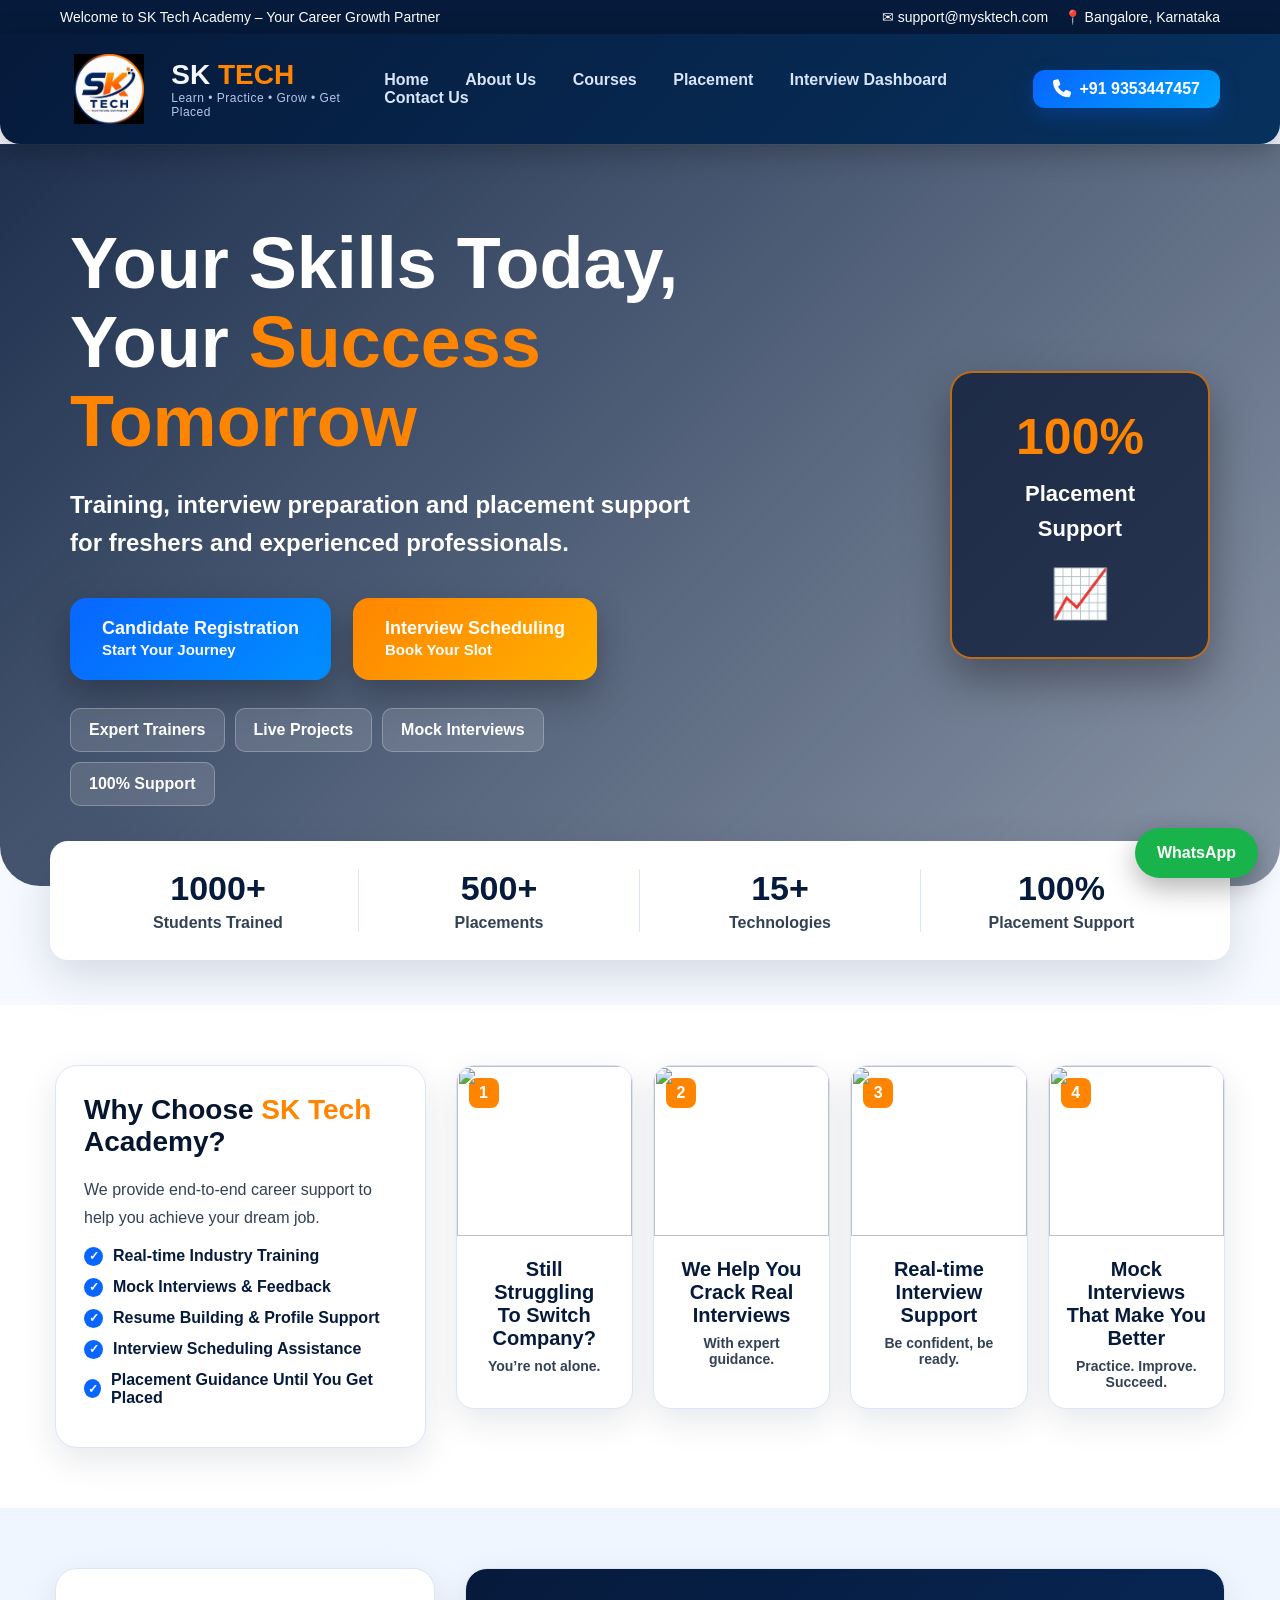
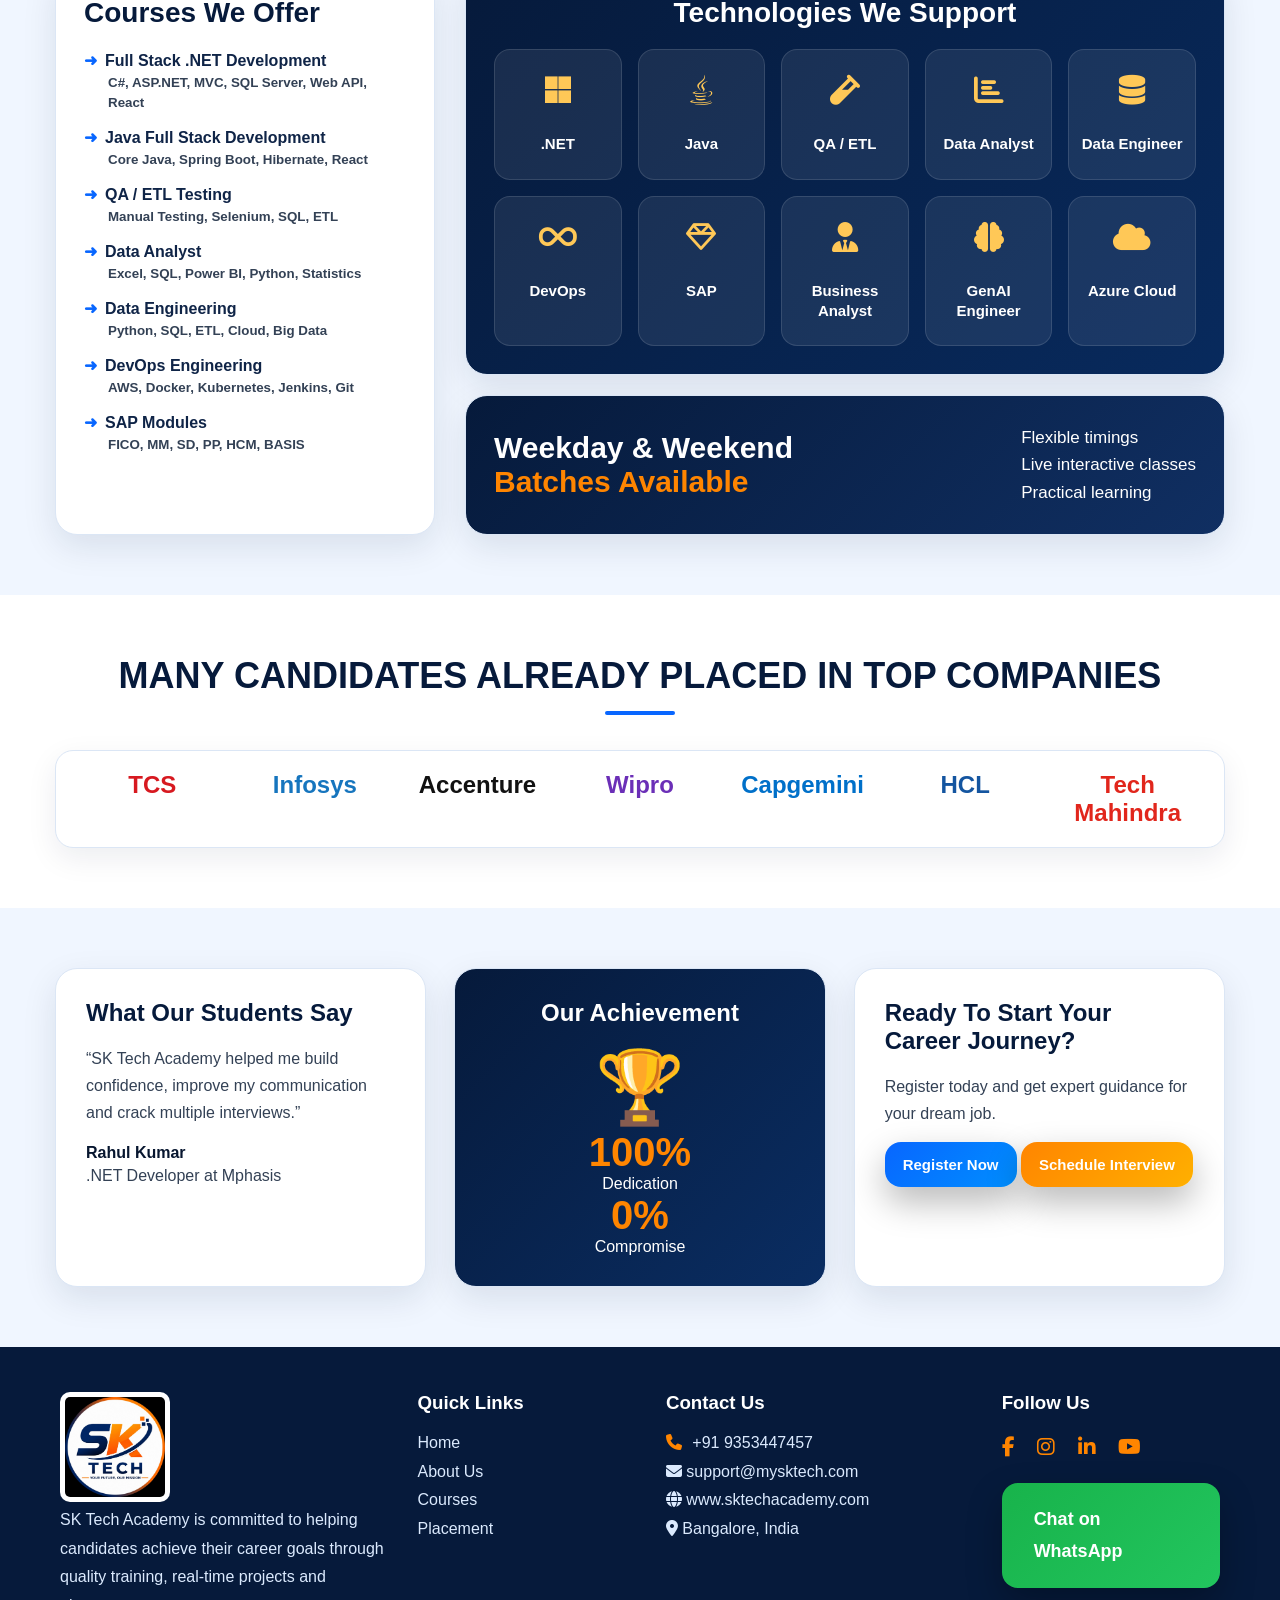
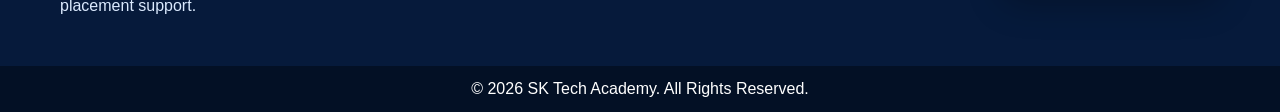
==== commit 101441c9: "Add files via upload" ====
--- a/index.html
+++ b/index.html
@@ -4,6 +4,9 @@
 <meta charset="UTF-8" />
 <meta name="viewport" content="width=device-width, initial-scale=1.0" />
 <title>SK Tech Academy | Learn • Practice • Grow • Get Placed</title>
+
+    <!-- Import Font Awesome for professional icons -->
+    <link rel="stylesheet" href="https://cdnjs.cloudflare.com/ajax/libs/font-awesome/6.4.0/css/all.min.css">
 
 <style>
 *{margin:0;padding:0;box-sizing:border-box;font-family:'Segoe UI',sans-serif}
@@ -50,7 +53,21 @@
 nav a:hover{
   color:var(--orange);
 }
-.callbtn{background:linear-gradient(135deg,#0866ff,#00a3ff);color:white;text-decoration:none;padding:16px 25px;border-radius:12px;font-weight:900;font-size:18px;box-shadow:0 12px 25px rgba(8,102,255,.25)}
+  /* Compact the call button so the phone number doesn’t overwhelm the header */
+  .callbtn{
+    background:linear-gradient(135deg,#0866ff,#00a3ff);
+    color:#fff;
+    text-decoration:none;
+    padding:10px 20px;
+    border-radius:12px;
+    font-weight:800;
+    font-size:16px;
+    box-shadow:0 8px 20px rgba(8,102,255,.25);
+    display:flex;
+    align-items:center;
+    gap:8px;
+  }
+  .callbtn i{font-size:18px;}
 
 .hero{
   min-height:700px;
@@ -124,8 +141,39 @@
 .tech-panel{background:linear-gradient(135deg,#061a3b,#082a5d);color:white}
 .tech-panel h2{text-align:center;color:white}
 .tech-grid{display:grid;grid-template-columns:repeat(5,1fr);gap:16px}
-.tech{background:rgba(255,255,255,.08);border:1px solid rgba(255,255,255,.12);border-radius:16px;padding:25px 10px;text-align:center;font-weight:900;font-size:17px}
-.tech span{display:block;font-size:34px;margin-bottom:10px}
+.tech{
+  background:rgba(255,255,255,.08);
+  border:1px solid rgba(255,255,255,.12);
+  border-radius:16px;
+  padding:25px 10px;
+  text-align:center;
+  font-weight:800;
+  font-size:15px;
+  line-height:1.3;
+}
+.tech i{
+  display:block;
+  font-size:30px;
+  margin-bottom:10px;
+  color:#ffc857;
+}
+
+/* Styling for social media icons in the footer */
+.social-links a{
+  color:#dbeafe;
+  font-size:20px;
+  margin-right:12px;
+  transition:color .3s;
+}
+.social-links a:hover{
+  color:var(--orange);
+}
+
+/* Styling for contact icons in footer */
+footer div h3 + p a i {
+  margin-right:6px;
+  color:var(--orange);
+}
 .batch{margin-top:20px;background:linear-gradient(135deg,#061a3b,#102f62);color:white;display:flex;align-items:center;justify-content:space-between;gap:20px}
 .batch h2{font-size:30px}.batch h2 span{color:var(--orange)}.batch p{font-size:17px;line-height:1.6}
 
@@ -172,7 +220,9 @@
      <a href="interviews.html">Interview Dashboard</a>
     <a href="#contact">Contact Us</a>
   </nav>
-  <a class="callbtn" href="tel:9353447457">📞 9353447457</a>
+  <a class="callbtn" href="tel:+919353447457">
+    <i class="fas fa-phone"></i> +91&nbsp;9353447457
+  </a>
 </header>
 
 <section id="home" class="hero">
@@ -235,11 +285,19 @@
     </div>
 
     <div>
-      <div class="tech-panel">
+        <div class="tech-panel">
         <h2>Technologies We Support</h2>
         <div class="tech-grid">
-          <div class="tech"><span>💜</span>.NET</div><div class="tech"><span>☕</span>Java</div><div class="tech"><span>✅</span>QA / ETL</div><div class="tech"><span>📊</span>Data Analyst</div><div class="tech"><span>🗄️</span>Data Engineer</div>
-          <div class="tech"><span>♾️</span>DevOps</div><div class="tech"><span>🔷</span>SAP</div><div class="tech"><span>👔</span>Business Analyst</div><div class="tech"><span>🧠</span>GenAI Engineer</div><div class="tech"><span>☁️</span>Azure Cloud</div>
+          <div class="tech"><i class="fab fa-microsoft"></i><br>.NET</div>
+          <div class="tech"><i class="fab fa-java"></i><br>Java</div>
+          <div class="tech"><i class="fas fa-vial"></i><br>QA / ETL</div>
+          <div class="tech"><i class="fas fa-chart-bar"></i><br>Data Analyst</div>
+          <div class="tech"><i class="fas fa-database"></i><br>Data Engineer</div>
+          <div class="tech"><i class="fas fa-infinity"></i><br>DevOps</div>
+          <div class="tech"><i class="far fa-gem"></i><br>SAP</div>
+          <div class="tech"><i class="fas fa-user-tie"></i><br>Business Analyst</div>
+          <div class="tech"><i class="fas fa-brain"></i><br>GenAI Engineer</div>
+          <div class="tech"><i class="fas fa-cloud"></i><br>Azure Cloud</div>
         </div>
       </div>
       <div class="batch">
@@ -271,8 +329,24 @@
 <footer id="contact">
   <div><img src="logo.jpeg" alt="SK Tech Logo"><p>SK Tech Academy is committed to helping candidates achieve their career goals through quality training, real-time projects and placement support.</p></div>
   <div><h3>Quick Links</h3><p><a href="#home">Home</a></p><p><a href="#why">About Us</a></p><p><a href="#courses">Courses</a></p><p><a href="#placement">Placement</a></p></div>
-  <div><h3>Contact Us</h3><p>📞 +91 9353447457</p><p>✉ support@mysktech.com</p><p>🌐 www.sktechacademy.com</p><p>📍 Bangalore, India</p></div>
-  <div><h3>Follow Us</h3><p>Facebook • Instagram • LinkedIn • YouTube</p><br><a class="btn green" href="https://wa.me/919353447457" target="_blank">Chat on WhatsApp</a></div>
+  <div>
+    <h3>Contact Us</h3>
+    <p><a href="tel:+919353447457"><i class="fas fa-phone"></i>&nbsp;+91&nbsp;9353447457</a></p>
+    <p><a href="mailto:support@mysktech.com"><i class="fas fa-envelope"></i>&nbsp;support@mysktech.com</a></p>
+    <p><a href="https://www.sktechacademy.com" target="_blank"><i class="fas fa-globe"></i>&nbsp;www.sktechacademy.com</a></p>
+    <p><i class="fas fa-map-marker-alt"></i>&nbsp;Bangalore, India</p>
+  </div>
+  <div>
+    <h3>Follow Us</h3>
+    <p class="social-links">
+      <a href="https://www.facebook.com/share/1Cyr7YgBVY/?mibextid=wwXIfr" target="_blank" aria-label="Facebook"><i class="fab fa-facebook-f"></i></a>
+      <a href="https://www.instagram.com/____sk_tech_____?igsh=MWUwenM3Ym5lbGI1bg==" target="_blank" aria-label="Instagram"><i class="fab fa-instagram"></i></a>
+      <a href="https://www.linkedin.com/company/sktechacademy" target="_blank" aria-label="LinkedIn"><i class="fab fa-linkedin-in"></i></a>
+      <a href="https://www.youtube.com/@sktechacademy" target="_blank" aria-label="YouTube"><i class="fab fa-youtube"></i></a>
+    </p>
+    <br>
+    <a class="btn green" href="https://wa.me/919353447457" target="_blank">Chat on WhatsApp</a>
+  </div>
 </footer>
 
 <div class="copy">© 2026 SK Tech Academy. All Rights Reserved.</div>
